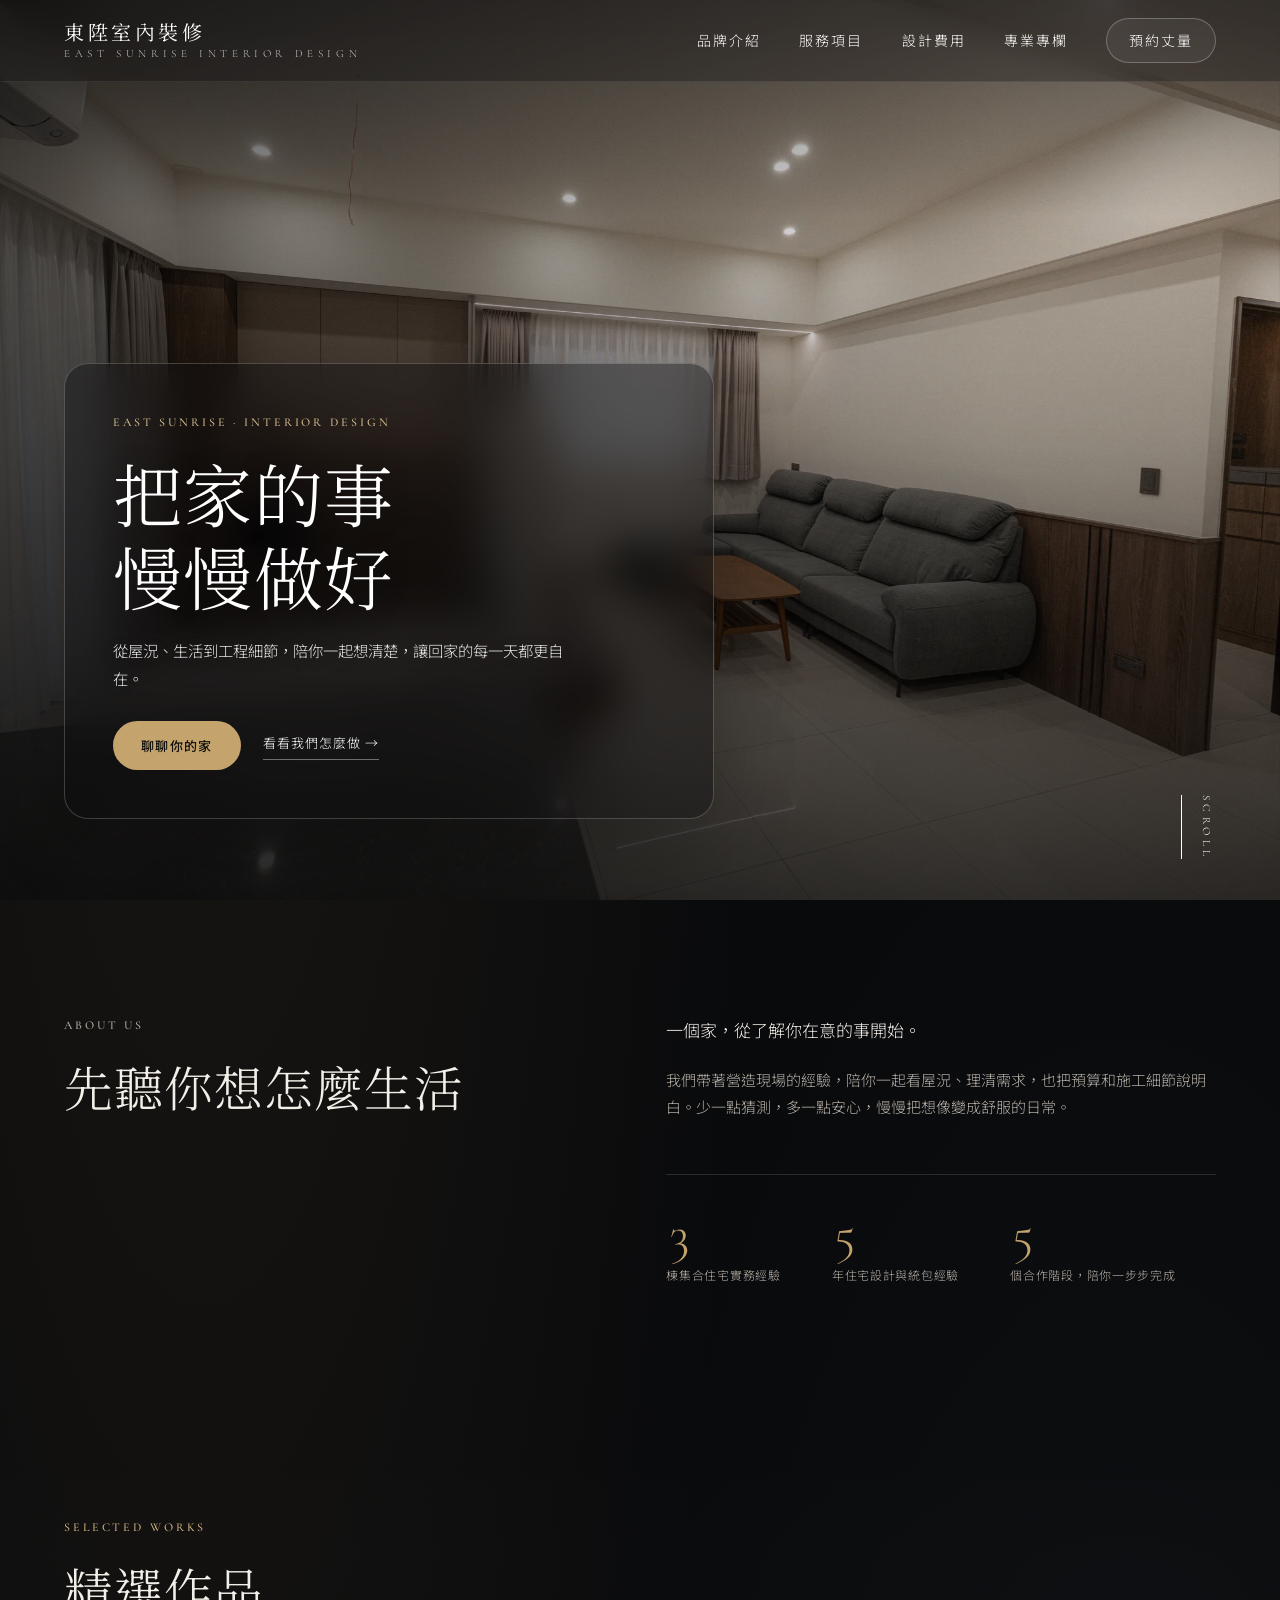
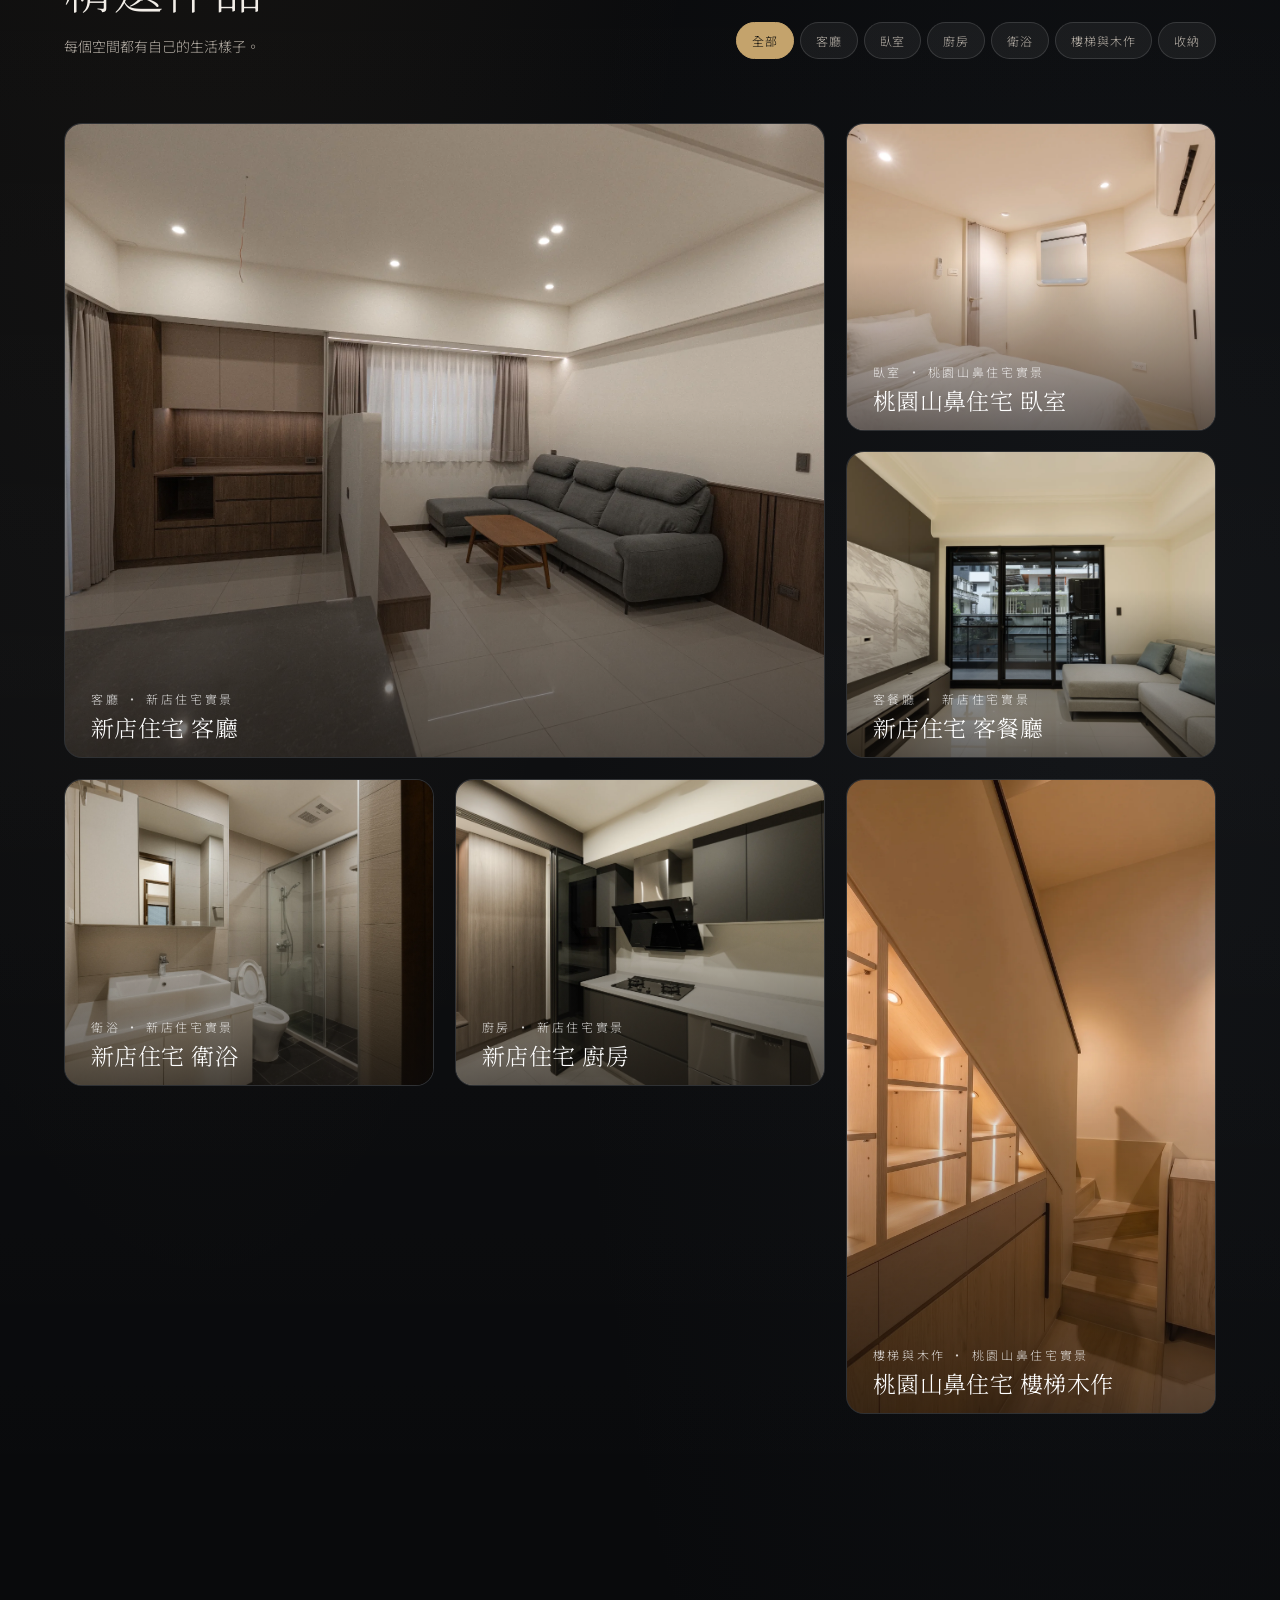
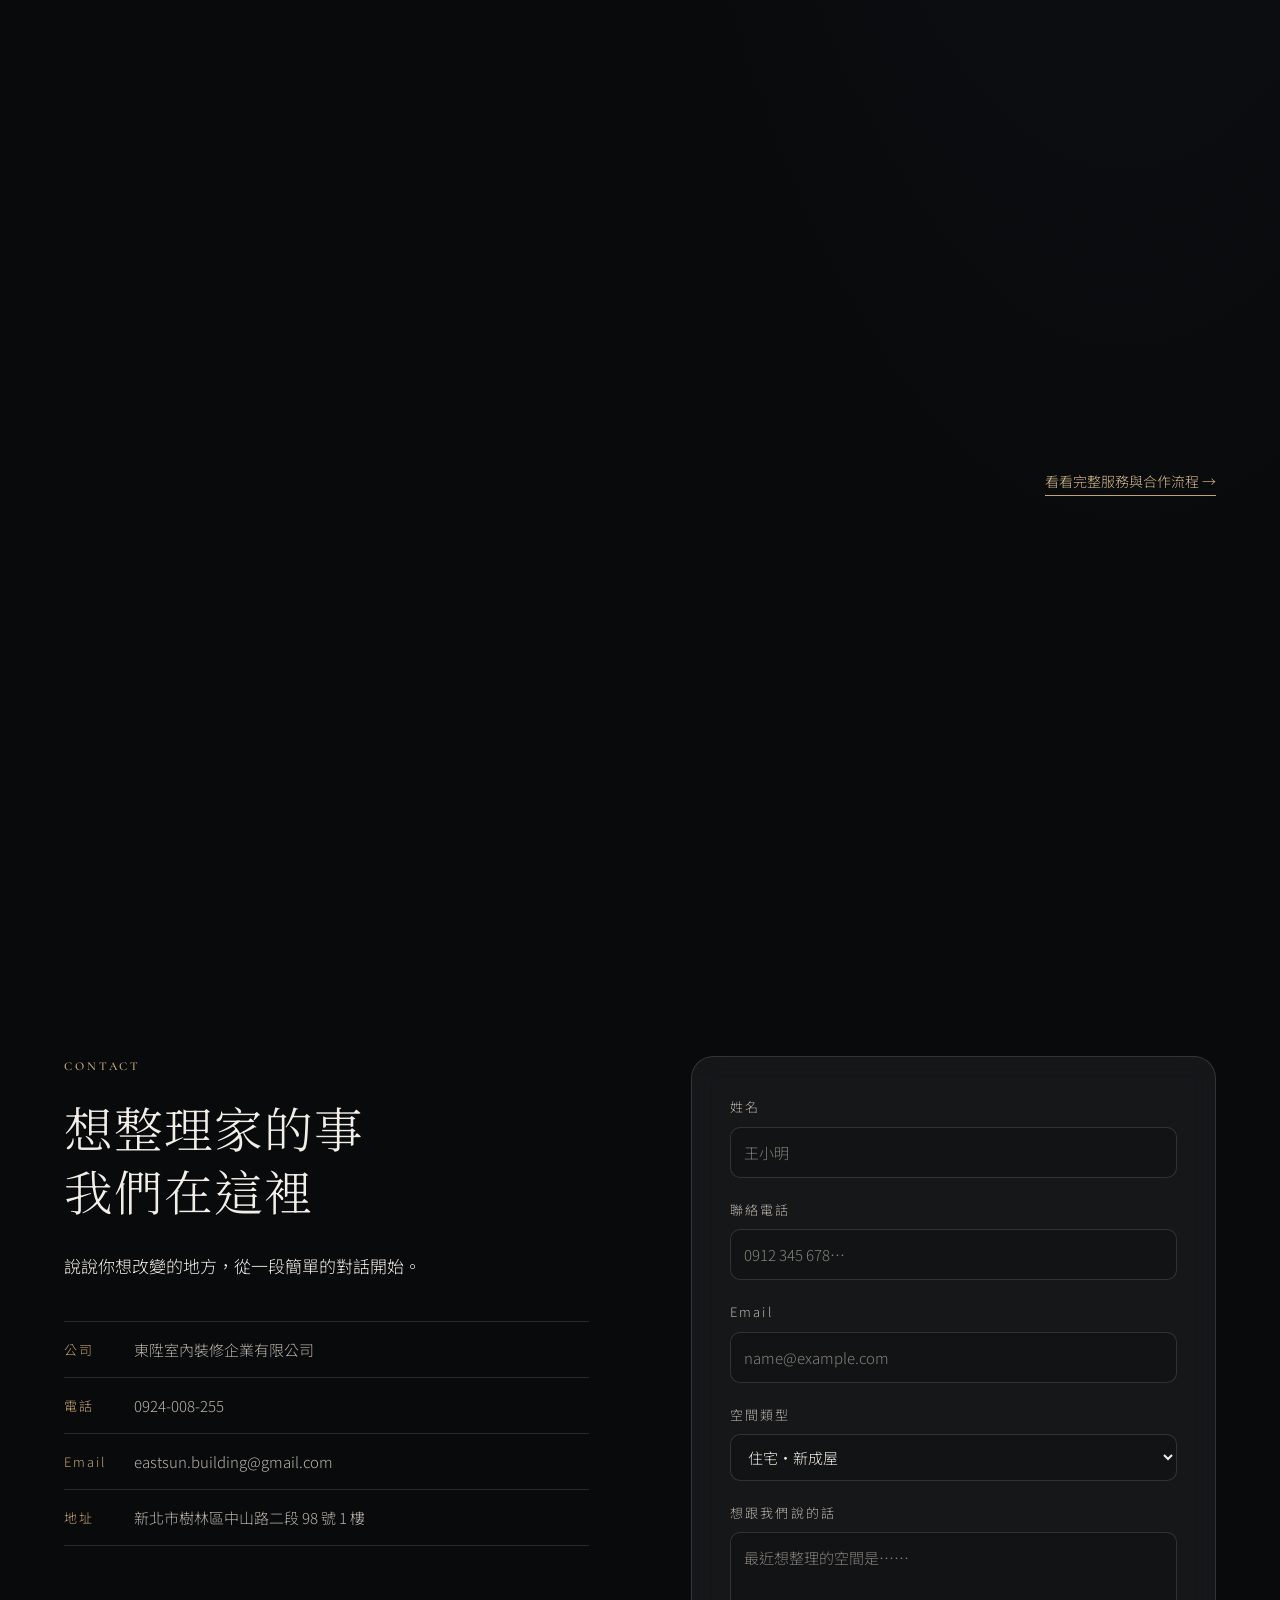
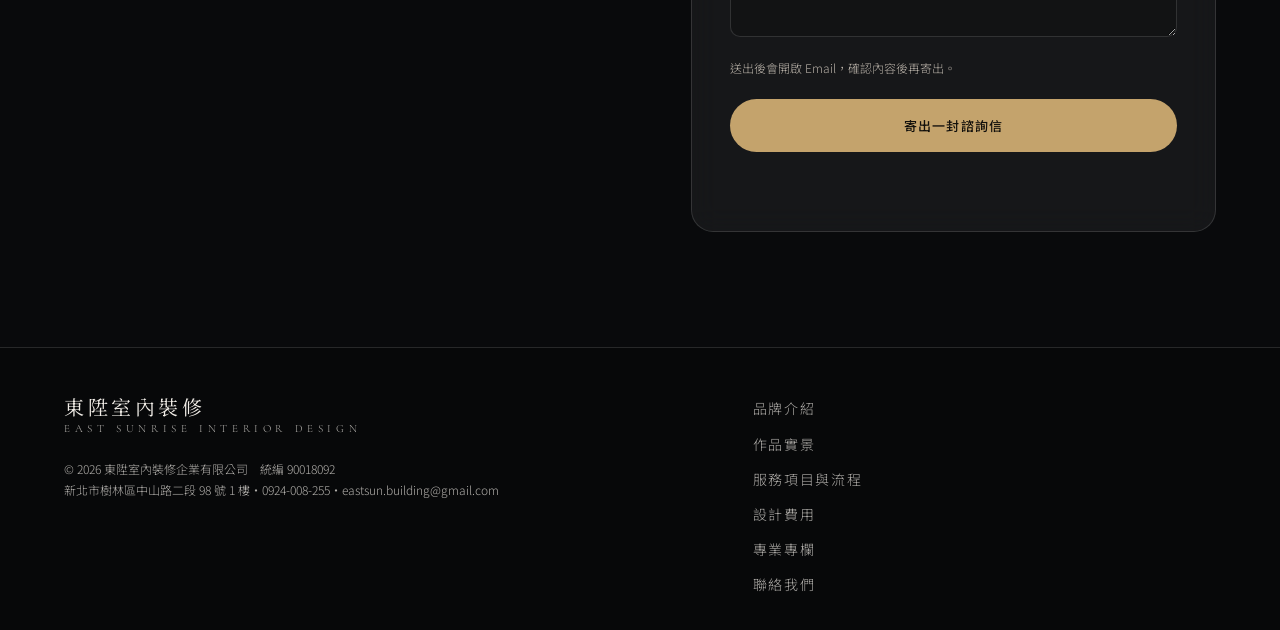
==== index.html @ 4f45280f "Refresh East Sunrise site with dark glass design Co-authored-by: Copilot <223556219+Copilot@users.no" ====
<!DOCTYPE html>
<html lang="zh-Hant">
<head>
<meta charset="utf-8">
<meta name="viewport" content="width=device-width, initial-scale=1">
<title>東陞室內裝修 新北老屋翻修住宅設計統包與營建圖面整合</title>
<meta name="description" content="東陞室內裝修陪你從屋況、生活和工程細節開始，提供新北住宅翻修、新屋規劃與工程圖面協作。把家的事慢慢做好，讓每個決定都有依據。">
<meta name="keywords" content="新北室內設計,樹林室內裝修,老屋翻修預算,老屋翻修一坪多少,毛胚屋裝潢,建築軀體圖檢討,建築施工圖檢討,鄰房修繕">
<meta property="og:title" content="東陞室內裝修企業有限公司">
<meta property="og:description" content="從屋況、生活到工程細節，陪你一起想清楚，把家的事慢慢做好。">
<meta property="og:image" content="https://yamanawamugu.github.io/east-sunrise/images/east-sun-xindian-living.webp">
<meta property="og:image:alt" content="東陞新店住宅客廳實景">
<meta property="og:type" content="website">
<link rel="preconnect" href="https://fonts.googleapis.com">
<link rel="preconnect" href="https://fonts.gstatic.com" crossorigin>
<link href="https://fonts.googleapis.com/css2?family=Cormorant+Garamond:ital,wght@0,300;0,400;0,500;1,300;1,400&family=Noto+Sans+TC:wght@300;400;500&family=Noto+Serif+TC:wght@300;400;500&display=swap" rel="stylesheet">
<script>document.documentElement.classList.add("js")</script>
<link rel="stylesheet" href="styles.css">
<script type="application/ld+json">
{
  "@context": "https://schema.org",
  "@type": "GeneralContractor",
  "name": "東陞室內裝修企業有限公司",
  "alternateName": "East Sunrise Interior Design",
  "telephone": "+886-924-008-255",
  "email": "eastsun.building@gmail.com",
  "address": {
    "@type": "PostalAddress",
    "streetAddress": "中山路二段98號1樓",
    "addressLocality": "樹林區",
    "addressRegion": "新北市",
    "addressCountry": "TW"
  },
  "taxID": "90018092",
  "founder": "王嘉瑋",
  "areaServed": "新北市"
}
</script>
</head>
<body class="home-page">
<a class="skip" href="#top">跳到主要內容</a>

<header class="nav" id="nav">
  <a href="#top" class="brand" aria-label="東陞室內裝修 首頁">
    <span class="brand-zh">東陞室內裝修</span>
    <span class="brand-en">EAST SUNRISE INTERIOR DESIGN</span>
  </a>
  <nav class="menu" id="menu" aria-label="主選單">
    <a href="#about">品牌介紹</a>
    <a href="services.html">服務項目</a>
    <a href="pricing.html">設計費用</a>
    <a href="insights.html">專業專欄</a>
    <a href="#contact" class="menu-cta">預約丈量</a>
  </nav>
  <button class="burger" id="burger" aria-label="開啟選單" aria-expanded="false" aria-controls="menu"><span></span><span></span></button>
</header>

<main id="top" tabindex="-1">

  <!-- HERO -->
  <section class="hero">
    <div class="hero-media">
      <img width="2200" height="1467" src="images/east-sun-xindian-living.webp" alt="新店住宅實景：木質電視牆、淺色沙發與開放式客餐廳" fetchpriority="high">
    </div>
    <div class="hero-shade"></div>
    <div class="hero-content">
      <div class="hero-panel">
        <p class="eyebrow light">EAST SUNRISE · INTERIOR DESIGN</p>
        <h1>把家的事<br>慢慢做好</h1>
        <p class="hero-sub">從屋況、生活到工程細節，陪你一起想清楚，讓回家的每一天都更自在。</p>
        <div class="hero-actions">
          <a href="tel:+886924008255" class="btn btn-light">聊聊你的家</a>
          <a href="services.html" class="link-light">看看我們怎麼做 <span aria-hidden="true">→</span></a>
        </div>
      </div>
    </div>
    <a href="#about" class="scroll-hint" aria-label="向下捲動"><span>SCROLL</span><i></i></a>
  </section>

  <!-- ABOUT -->
  <section class="section about" id="about">
    <div class="wrap about-grid">
      <div class="reveal">
        <p class="eyebrow">ABOUT US</p>
        <h2>先聽你想怎麼生活</h2>
      </div>
      <div class="reveal d1">
        <p class="lead">一個家，從了解你在意的事開始。</p>
        <p>我們帶著營造現場的經驗，陪你一起看屋況、理清需求，也把預算和施工細節說明白。少一點猜測，多一點安心，慢慢把想像變成舒服的日常。</p>
        <ul class="stats">
          <li><b data-count="3">3</b><span>棟集合住宅實務經驗</span></li>
          <li><b data-count="5">5</b><span>年住宅設計與統包經驗</span></li>
          <li><b data-count="5">5</b><span>個合作階段，陪你一步步完成</span></li>
        </ul>
      </div>
    </div>
  </section>

  <!-- PROJECTS -->
  <section class="section projects" id="projects">
    <div class="wrap">
      <div class="section-head reveal">
        <div>
          <p class="eyebrow">SELECTED WORKS</p>
          <h2>精選作品</h2>
          <p class="head-note" style="margin-top:14px">每個空間都有自己的生活樣子。</p>
        </div>
        <div class="filters" role="group" aria-label="作品分類">
          <button class="active" data-filter="all" aria-pressed="true">全部</button>
          <button data-filter="living" aria-pressed="false">客廳</button>
          <button data-filter="bedroom" aria-pressed="false">臥室</button>
          <button data-filter="kitchen" aria-pressed="false">廚房</button>
          <button data-filter="bath" aria-pressed="false">衛浴</button>
          <button data-filter="arch" aria-pressed="false">樓梯與木作</button>
          <button data-filter="storage" aria-pressed="false">收納</button>
        </div>
      </div>

      <div class="grid" id="grid">
        <article class="card c-lg reveal" data-cat="living" data-id="0" tabindex="0" role="button" aria-haspopup="dialog" aria-label="查看作品：新店住宅・客廳">
          <img width="2200" height="1467" loading="lazy" src="images/east-sun-xindian-living.webp" alt="新店住宅客廳實景，淺木電視牆、沙發與開放式餐廚空間">
          <div class="card-info"><span>客廳 · 新店住宅實景</span><h3>新店住宅 客廳</h3></div>
        </article>
        <article class="card reveal d1" data-cat="bedroom" data-id="1" tabindex="0" role="button" aria-haspopup="dialog" aria-label="查看作品：桃園山鼻住宅・臥室">
          <img width="2200" height="1466" loading="lazy" src="images/east-sun-taoyuan-bedroom.webp" alt="桃園山鼻住宅臥室實景，淺色床組搭配簡潔收納">
          <div class="card-info"><span>臥室 · 桃園山鼻住宅實景</span><h3>桃園山鼻住宅 臥室</h3></div>
        </article>
        <article class="card reveal" data-cat="living" data-id="2" tabindex="0" role="button" aria-haspopup="dialog" aria-label="查看作品：新店住宅・客餐廳">
          <img width="2200" height="1467" loading="lazy" src="images/east-sun-xindian-lounge.webp" alt="新店住宅客餐廳實景，沙發、電視牆與整合式餐廚空間">
          <div class="card-info"><span>客餐廳 · 新店住宅實景</span><h3>新店住宅 客餐廳</h3></div>
        </article>
        <article class="card reveal d1" data-cat="bath" data-id="3" tabindex="0" role="button" aria-haspopup="dialog" aria-label="查看作品：新店住宅・衛浴">
          <img width="2200" height="1467" loading="lazy" src="images/east-sun-xindian-bathroom.webp" alt="新店住宅衛浴實景，淺色檯面、鏡櫃與玻璃淋浴間">
          <div class="card-info"><span>衛浴 · 新店住宅實景</span><h3>新店住宅 衛浴</h3></div>
        </article>
        <article class="card reveal" data-cat="kitchen" data-id="5" tabindex="0" role="button" aria-haspopup="dialog" aria-label="查看作品：新店住宅・廚房">
          <img width="2200" height="1467" loading="lazy" src="images/east-sun-xindian-kitchen.webp" alt="新店住宅廚房實景，深色櫥櫃、白色檯面與嵌入式設備">
          <div class="card-info"><span>廚房 · 新店住宅實景</span><h3>新店住宅 廚房</h3></div>
        </article>
        <article class="card c-tall reveal" data-cat="arch" data-id="4" tabindex="0" role="button" aria-haspopup="dialog" aria-label="查看作品：桃園山鼻住宅・樓梯木作">
          <img width="1466" height="2200" loading="lazy" src="images/east-sun-taoyuan-stairs.webp" alt="桃園山鼻住宅樓梯實景，木質踏階搭配立面格柵與收納">
          <div class="card-info"><span>樓梯與木作 · 桃園山鼻住宅實景</span><h3>桃園山鼻住宅 樓梯木作</h3></div>
        </article>
        <article class="card reveal d1" data-cat="storage" data-id="6" tabindex="0" role="button" aria-haspopup="dialog" aria-label="查看作品：新店住宅・書桌收納">
          <img width="2200" height="1467" loading="lazy" src="images/east-sun-xindian-study.webp" alt="新店住宅書桌收納實景，木作檯面、層架與窗邊採光">
          <div class="card-info"><span>書桌收納 · 新店住宅實景</span><h3>新店住宅 書桌收納</h3></div>
        </article>
      </div>
    </div>
  </section>

  <!-- SERVICES -->
  <section class="section services" id="services">
    <div class="wrap">
      <div class="section-head reveal">
        <div>
          <p class="eyebrow">WHAT WE DO</p>
          <h2>從家的需要到工程細節</h2>
        </div>
        <p class="head-note">把生活想法和施工條件，一起放進規劃裡。</p>
      </div>
      <div class="service-tracks">
        <article class="service-track reveal">
          <p class="eyebrow">給家的服務</p>
          <h3>從老屋整理到新家規劃</h3>
          <p>先聽生活需求，再一起確認屋況、格局與工程，讓每個決定都有清楚依據。</p>
        </article>
        <article class="service-track reveal d1">
          <p class="eyebrow">給工程夥伴</p>
          <h3>把圖面與現場接在一起</h3>
          <p>協助整理施工圖面、材料與工種介面，讓溝通從清楚的問題開始。</p>
        </article>
      </div>
      <p class="pricing-cta"><a href="services.html" class="text-link">看看完整服務與合作流程 <span aria-hidden="true">→</span></a></p>
    </div>
  </section>

  <section class="section home-links">
    <div class="wrap insight-grid">
      <article class="insight-card reveal">
        <p class="eyebrow">CLEAR PRICING</p>
        <h3>費用說明</h3>
        <p>設計費參考與工程付款方式，簡單說清楚。</p>
        <a href="pricing.html" class="text-link">了解費用 <span aria-hidden="true">→</span></a>
      </article>
      <article class="insight-card reveal d1">
        <p class="eyebrow">BUILDING KNOW-HOW</p>
        <h3>工程小筆記</h3>
        <p>把翻修與施工前值得知道的事，整理給你。</p>
        <a href="insights.html" class="text-link">讀一點實用建議 <span aria-hidden="true">→</span></a>
      </article>
    </div>
  </section>

  <!-- CONTACT -->
  <section class="section contact" id="contact">
    <div class="wrap contact-grid">
      <div class="reveal">
        <p class="eyebrow">CONTACT</p>
        <h2>想整理家的事<br>我們在這裡</h2>
        <p class="lead">說說你想改變的地方，從一段簡單的對話開始。</p>
        <ul class="info">
          <li><span>公司</span>東陞室內裝修企業有限公司</li>
          <li><span>電話</span><a href="tel:+886924008255">0924-008-255</a></li>
          <li><span>Email</span><a href="mailto:eastsun.building@gmail.com">eastsun.building@gmail.com</a></li>
          <li><span>地址</span><a href="https://www.google.com/maps/search/?api=1&query=%E6%96%B0%E5%8C%97%E5%B8%82%E6%A8%B9%E6%9E%97%E5%8D%80%E4%B8%AD%E5%B1%B1%E8%B7%AF%E4%BA%8C%E6%AE%B598%E8%99%9F1%E6%A8%93" target="_blank" rel="noopener">新北市樹林區中山路二段 98 號 1 樓</a></li>
        </ul>
      </div>
      <form class="form reveal d1" id="form" novalidate>
        <label><span>姓名</span><input name="name" required autocomplete="name" placeholder="王小明" aria-describedby="e-name"><small class="err-msg" id="e-name"></small></label>
        <label><span>聯絡電話</span><input name="phone" type="tel" inputmode="tel" autocomplete="tel" placeholder="0912 345 678…" aria-describedby="e-contact"></label>
        <label><span>Email</span><input name="email" type="email" autocomplete="email" spellcheck="false" placeholder="name@example.com" aria-describedby="e-contact"><small class="err-msg" id="e-contact"></small></label>
        <label><span>空間類型</span>
          <select name="type">
            <option>住宅・新成屋</option><option>住宅・毛胚屋</option><option>住宅・老屋翻新</option><option>商業空間</option><option>鄰房修繕</option><option>營建圖面／工程合作</option><option>其他</option>
          </select>
        </label>
        <label><span>想跟我們說的話</span><textarea name="msg" rows="3" placeholder="最近想整理的空間是……"></textarea></label>
        <p class="form-hint">送出後會開啟 Email，確認內容後再寄出。</p>
        <button type="submit" class="btn btn-dark">寄出一封諮詢信</button>
        <p class="form-note" id="formNote" role="status" aria-live="polite"></p>
      </form>
    </div>
  </section>
</main>

<footer class="footer">
  <div class="wrap foot-grid">
    <div>
      <div class="brand"><span class="brand-zh">東陞室內裝修</span><span class="brand-en">EAST SUNRISE INTERIOR DESIGN</span></div>
      <p>© 2026 東陞室內裝修企業有限公司　統編 90018092<br>新北市樹林區中山路二段 98 號 1 樓・0924-008-255・eastsun.building@gmail.com</p>
    </div>
    <nav aria-label="頁尾選單">
      <a href="#about">品牌介紹</a><a href="#projects">作品實景</a><a href="services.html">服務項目與流程</a><a href="pricing.html">設計費用</a><a href="insights.html">專業專欄</a><a href="#contact">聯絡我們</a>
    </nav>
  </div>
</footer>

<!-- PROJECT DIALOG -->
<dialog id="dlg" class="dlg" aria-labelledby="dlgTitle">
  <button class="dlg-close" id="dlgClose" aria-label="關閉">✕</button>
  <img id="dlgImg" width="1800" height="1200" alt="">
  <div class="dlg-body">
    <p class="eyebrow" id="dlgMeta"></p>
    <h3 id="dlgTitle"></h3>
    <p id="dlgDesc"></p>
    <dl class="dlg-spec" id="dlgSpec"></dl>
  </div>
</dialog>

<script src="script.js"></script>
</body>
</html>
---- styles.css ----
:root{
  --bg:#090a0c; --bg-2:#101216; --ink:#f2eee8; --ink-2:#b8b1a8; --line:rgba(255,255,255,.13);
  --brass:#c4a36c; --brass-text:#d3b784; --dark:#050607; --on-dark:#f2eee8;
  --glass:rgba(255,255,255,.055); --glass-hover:rgba(255,255,255,.09);
  --serif:'Cormorant Garamond','Noto Serif TC',serif;
  --serif-zh:'Noto Serif TC','Cormorant Garamond',serif;
  --sans:'Noto Sans TC',system-ui,sans-serif;
  --ease:cubic-bezier(.2,.7,.2,1);
  --gutter:clamp(20px,5vw,72px);
}
*{box-sizing:border-box;margin:0;padding:0}
html{scroll-behavior:smooth;scroll-padding-top:70px}
body{background:radial-gradient(ellipse at 16% 0%,rgba(156,122,72,.12),transparent 38%),radial-gradient(ellipse at 88% 42%,rgba(81,96,113,.08),transparent 36%),var(--bg);color:var(--ink);font-family:var(--sans);font-size:15px;font-weight:300;line-height:1.8;-webkit-font-smoothing:antialiased;overflow-x:hidden}
img{display:block;max-width:100%}
a{color:inherit;text-decoration:none}
ul,ol{list-style:none}
button{font:inherit;color:inherit;background:none;border:0;cursor:pointer}
a,button{touch-action:manipulation}
.skip{position:fixed;left:16px;top:-60px;z-index:100;background:var(--brass);color:var(--dark);padding:10px 18px;transition:top .3s}
.skip:focus{top:12px}
:focus-visible{outline:2px solid var(--brass);outline-offset:3px}
.wrap{max-width:1360px;margin:0 auto;padding:0 var(--gutter)}
.section{padding:clamp(64px,9vw,124px) 0}
em{font-style:italic;color:var(--brass);font-family:var(--serif)}

h1,h2,h3{text-wrap:balance;font-family:var(--serif-zh);font-weight:300;line-height:1.3;letter-spacing:.02em}
h2{font-size:clamp(28px,3.8vw,52px)}
.eyebrow{font-family:var(--serif);font-size:12px;letter-spacing:.24em;color:var(--brass-text);margin-bottom:18px;font-weight:500}
.eyebrow.light{color:#d6bf93}
.lead{font-size:clamp(15px,1.35vw,17px);color:var(--ink);margin-bottom:20px}
.inner-page{padding-top:78px}
.inner-page .nav{color:var(--ink)}
.page-hero{background:linear-gradient(135deg,rgba(255,255,255,.035),transparent 65%);border-bottom:1px solid var(--line);padding:clamp(62px,8vw,104px) 0 clamp(42px,6vw,72px)}
.page-hero h1{font-size:clamp(34px,5.2vw,66px);margin-bottom:24px}
.page-hero .lead{max-width:760px;color:var(--ink-2);margin-bottom:30px}
.breadcrumbs{font-size:12px;color:var(--ink-2);letter-spacing:.08em}
.breadcrumbs a:hover{color:var(--brass)}

/* NAV */
.nav{position:fixed;inset:0 0 auto 0;z-index:50;display:flex;justify-content:space-between;align-items:center;padding:18px var(--gutter);color:#fff;background:rgba(8,9,11,.28);backdrop-filter:blur(14px);border-bottom:1px solid rgba(255,255,255,.08);transition:background .45s,color .45s,box-shadow .45s}
.nav.solid{background:rgba(8,9,11,.82);backdrop-filter:blur(20px);color:var(--ink);box-shadow:0 1px 0 var(--line)}
.brand{display:flex;flex-direction:column;line-height:1.1}
.brand-zh{font-family:var(--serif-zh);font-size:20px;letter-spacing:.18em;font-weight:400}
.brand-en{font-family:var(--serif);font-size:11px;letter-spacing:.42em;opacity:.75;margin-top:5px}
.menu{display:flex;gap:clamp(18px,3vw,44px);align-items:center;font-size:14px;letter-spacing:.14em}
.menu a{position:relative;padding:4px 0}
.menu a:not(.menu-cta)::after{content:"";position:absolute;left:0;bottom:0;width:100%;height:1px;background:currentColor;transform:scaleX(0);transform-origin:right;transition:transform .5s var(--ease)}
.menu a:not(.menu-cta):hover::after{transform:scaleX(1);transform-origin:left}
.menu a[aria-current=page]::after{transform:scaleX(1)}
.menu-cta{border:1px solid rgba(255,255,255,.25);border-radius:999px;padding:9px 22px!important;background:var(--glass);transition:background .3s,color .3s,border-color .3s}
.menu-cta:hover{background:var(--brass);border-color:var(--brass);color:var(--dark)}
.burger{display:none;width:44px;height:44px;position:relative}
.burger span{position:absolute;left:10px;right:10px;height:1px;background:currentColor;transition:transform .4s var(--ease),top .4s var(--ease)}
.burger span:first-child{top:19px}.burger span:last-child{top:25px}
.burger[aria-expanded=true] span:first-child{top:22px;transform:rotate(45deg)}
.burger[aria-expanded=true] span:last-child{top:22px;transform:rotate(-45deg)}

/* HERO */
.hero{position:relative;height:100svh;min-height:620px;color:#fff;display:flex;align-items:flex-end;overflow:hidden}
.hero-media,.hero-media img{position:absolute;inset:0;width:100%;height:100%}
.hero-media img{object-fit:cover;animation:zoom 22s var(--ease) both}
@keyframes zoom{from{transform:scale(1.12)}to{transform:scale(1)}}
.hero-shade{position:absolute;inset:0;background:linear-gradient(180deg,rgba(5,6,7,.52) 0%,rgba(5,6,7,.08) 24%,rgba(5,6,7,.2) 48%,rgba(5,6,7,.76) 100%),linear-gradient(90deg,rgba(5,6,7,.55) 0%,rgba(5,6,7,0) 78%)}
.hero h1,.hero-sub{text-shadow:0 2px 24px rgba(0,0,0,.35)}
.hero-content{position:relative;padding:0 var(--gutter) clamp(56px,9vh,96px);max-width:1360px;margin:0 auto;width:100%}
.hero-panel{width:min(650px,100%);padding:clamp(26px,4vw,48px);border:1px solid rgba(255,255,255,.2);border-radius:24px;background:rgba(10,11,13,.4);backdrop-filter:blur(18px);-webkit-backdrop-filter:blur(18px);box-shadow:0 24px 80px rgba(0,0,0,.24)}
.hero h1{font-size:clamp(36px,5.4vw,76px);font-weight:300;line-height:1.2;margin-bottom:20px}
.hero h1 em{color:#e3cb9d}
.hero-sub{max-width:460px;font-size:clamp(14px,1.2vw,16px);opacity:.9;margin-bottom:28px}
.hero-actions{display:flex;gap:22px;align-items:center;flex-wrap:wrap}
.hero-content>*{opacity:0;transform:translateY(20px);animation:rise 1s var(--ease) .2s forwards}
@keyframes rise{to{opacity:1;transform:none}}
.scroll-hint{position:absolute;right:var(--gutter);bottom:40px;display:flex;flex-direction:column;align-items:center;gap:14px;font-family:var(--serif);font-size:11px;letter-spacing:.4em;writing-mode:vertical-rl}
.scroll-hint i{width:1px;height:64px;background:rgba(255,255,255,.35);position:relative;overflow:hidden}
.scroll-hint i::after{content:"";position:absolute;inset:0;background:#fff;animation:drip 2.2s var(--ease) infinite}
@keyframes drip{0%{transform:translateY(-100%)}60%,100%{transform:translateY(100%)}}

/* BUTTONS */
.btn{display:inline-block;padding:13px 28px;border-radius:999px;font-size:13px;letter-spacing:.1em;transition:background .35s,color .35s,transform .35s var(--ease),box-shadow .35s}
.btn:hover{transform:translateY(-2px);box-shadow:0 8px 28px rgba(0,0,0,.24)}
.btn-light,.btn-dark{background:var(--brass);color:#12100c;font-weight:500}
.btn-light:hover,.btn-dark:hover{background:#e1c48e;color:#12100c}
.btn-dark{width:100%;padding:15px}
.link-light{font-size:13px;letter-spacing:.08em;border-bottom:1px solid rgba(255,255,255,.38);padding-bottom:4px;transition:border-color .3s,color .3s}
.link-light:hover{border-color:#fff}

/* ABOUT */
.about-grid{display:grid;grid-template-columns:1fr 1.1fr;gap:clamp(40px,8vw,140px);align-items:start}
.about p{color:var(--ink-2)}
.about .lead{color:var(--ink)}
.stats{display:flex;gap:clamp(24px,4vw,56px);margin-top:54px;padding-top:34px;border-top:1px solid var(--line)}
.stats b{font-variant-numeric:tabular-nums;display:block;font-family:var(--serif);font-weight:300;font-size:clamp(38px,4vw,58px);line-height:1;color:var(--brass)}
.stats span{font-size:12px;letter-spacing:.06em;color:var(--ink-2)}

/* PROJECTS */
.projects{background:linear-gradient(180deg,transparent,rgba(255,255,255,.025),transparent)}
.section-head{display:flex;justify-content:space-between;align-items:flex-end;gap:30px;flex-wrap:wrap;margin-bottom:clamp(36px,5vw,64px)}
.head-note{color:var(--ink-2);max-width:320px;font-size:14px}
.filters{display:flex;gap:6px;flex-wrap:wrap}
.filters button{padding:7px 15px;border-radius:999px;font-size:12px;letter-spacing:.08em;color:var(--ink-2);border:1px solid var(--line);background:var(--glass);transition:color .3s,border-color .3s,background .3s}
.filters button:hover{color:var(--ink);background:var(--glass-hover)}
.filters button.active{color:var(--dark);border-color:var(--brass);background:var(--brass)}
.grid{display:grid;grid-template-columns:repeat(12,1fr);grid-auto-rows:clamp(190px,24vw,340px);gap:clamp(12px,1.6vw,22px)}
.card{position:relative;overflow:hidden;cursor:pointer;grid-column:span 4;background:var(--bg-2);border:1px solid var(--line);border-radius:18px;transition:opacity .5s,transform .5s var(--ease),border-color .4s}
.c-lg{grid-column:span 8;grid-row:span 2}
.c-tall{grid-column:span 4;grid-row:span 2}
.c-wide{grid-column:span 8}
.card.hide{display:none}
.grid.filtered .card{grid-column:span 4;grid-row:span 1}
.card img{width:100%;height:100%;object-fit:cover;transition:transform 1.4s var(--ease),filter .6s}
.card::after{content:"";position:absolute;inset:0;background:linear-gradient(180deg,transparent 45%,rgba(15,13,11,.72));opacity:.85;transition:opacity .5s}
.card:hover img,.card:focus-visible img{transform:scale(1.06)}
.card:focus-visible{outline-offset:-4px;outline-color:#fff}
.card-info{position:absolute;left:0;right:0;bottom:0;padding:22px 26px;z-index:2;color:#fff;transform:translateY(8px);transition:transform .6s var(--ease)}
.card:hover .card-info{transform:none}
.card:hover{border-color:rgba(211,183,132,.48)}
.card-info span{font-size:12px;letter-spacing:.22em;opacity:.8}
.card-info h3{font-size:clamp(18px,1.8vw,24px);margin-top:2px}

/* PHILOSOPHY */
.phil-grid{display:grid;grid-template-columns:1fr 1fr;gap:clamp(40px,8vw,130px);align-items:center}
.phil-img{overflow:hidden;aspect-ratio:4/5}
.phil-img img{width:100%;height:100%;object-fit:cover}
.phil-text h2{margin-bottom:46px}
.phil-text dl>div{padding:24px 0;border-top:1px solid var(--line)}
.phil-text dl>div:last-child{border-bottom:1px solid var(--line)}
.phil-text dt{font-family:var(--serif-zh);font-size:18px;letter-spacing:.06em;margin-bottom:6px}
.phil-text dd{color:var(--ink-2)}

/* SERVICES */
.services{background:transparent}
.service-tracks{display:grid;grid-template-columns:1fr 1fr;gap:clamp(16px,2vw,26px)}
.service-track{padding:clamp(22px,3vw,38px);border:1px solid var(--line);border-radius:20px;background:var(--glass);backdrop-filter:blur(14px);-webkit-backdrop-filter:blur(14px);box-shadow:0 18px 55px rgba(0,0,0,.12)}
.service-track .eyebrow{display:flex;justify-content:space-between;align-items:center;margin-bottom:18px}
.service-track .eyebrow span{font-family:var(--sans);font-size:12px;letter-spacing:.12em;border:1px solid var(--line);border-radius:99px;padding:3px 10px}
.service-track h3{font-size:clamp(20px,2.2vw,28px);margin-bottom:24px}
.service-track ul{border-top:1px solid var(--line)}
.service-track li{padding:18px 0;border-bottom:1px solid var(--line)}
.service-track li strong{display:block;font-family:var(--serif-zh);font-size:16px;font-weight:400;margin-bottom:4px}
.service-track li span{display:block;color:var(--ink-2);font-size:13px}
.service-track>p:not(.eyebrow){color:var(--ink-2)}

/* PRICING */
.pricing{background:transparent}
.pricing-grid{display:grid;grid-template-columns:1.35fr .8fr;gap:clamp(24px,4vw,56px);align-items:start}
.price-panel,.payment-panel{padding:clamp(22px,3.5vw,40px);background:var(--glass);border:1px solid var(--line);border-radius:20px;backdrop-filter:blur(14px);-webkit-backdrop-filter:blur(14px)}
.price-panel,.payment-panel{min-width:0}
.pricing h3{font-size:24px;margin-bottom:24px}
.table-scroll{overflow-x:auto}
.price-panel table{width:100%;border-collapse:collapse;text-align:left;font-size:14px}
.price-panel th,.price-panel td{padding:15px 12px;border-bottom:1px solid var(--line);vertical-align:top}
.price-panel thead th{font-size:12px;letter-spacing:.1em;color:var(--brass-text);white-space:nowrap}
.price-panel tbody th{font-weight:500;white-space:nowrap}
.price-panel tbody td:nth-child(2){font-weight:500;white-space:nowrap}
.pricing-note{font-size:13px;color:var(--ink-2);margin-top:20px}
.payment-list li{position:relative;display:grid;grid-template-columns:1fr auto;gap:4px 16px;padding:18px 0;border-top:1px solid var(--line)}
.payment-list li:last-child{border-bottom:1px solid var(--line)}
.payment-list li span{font-size:14px;color:var(--ink-2)}
.payment-list li b{font-family:var(--serif);font-size:30px;font-weight:400;color:var(--brass-text);line-height:1}
.payment-list li p{grid-column:1/-1;font-size:14px}
.pricing-cta{text-align:right;margin-top:24px}
.text-link{border-bottom:1px solid var(--brass);padding-bottom:4px;color:var(--brass-text);font-size:14px}
.home-links{padding-top:0}
.pricing-single{max-width:100%;padding:clamp(24px,5vw,64px)}
.payment-section{background:var(--bg)}
.pricing-aside{padding:clamp(22px,3.5vw,40px);border:1px solid var(--line);border-radius:20px;background:var(--glass);backdrop-filter:blur(14px);-webkit-backdrop-filter:blur(14px)}
.pricing-aside h3{font-size:clamp(20px,2.2vw,27px);margin-bottom:20px}
.pricing-aside ul{list-style:disc;padding-left:20px;color:var(--ink-2)}
.pricing-aside li{padding:8px 0}
.pricing-aside>p:last-child{font-size:13px;color:var(--ink-2);margin-top:20px}
.pricing-faq{background:transparent}
.faq-wrap{max-width:920px}
.faq-list details{border-top:1px solid var(--line);padding:18px 0}
.faq-list details:last-child{border-bottom:1px solid var(--line)}
.faq-list summary{cursor:pointer;font-family:var(--serif-zh);font-size:16px}
.faq-list details p{padding-top:12px;color:var(--ink-2)}

/* EDITORIAL */
.article-section,.article-alt{background:transparent}
.article-wrap{max-width:960px;margin:0 auto;padding:clamp(24px,5vw,64px);border:1px solid var(--line);border-radius:24px;background:var(--glass);backdrop-filter:blur(14px);-webkit-backdrop-filter:blur(14px);box-shadow:0 24px 70px rgba(0,0,0,.16)}
.article-header{max-width:790px;margin:0 auto clamp(30px,4vw,48px)}
.article-header h2{font-size:clamp(27px,3.8vw,46px);margin-bottom:24px}
.article-lead{font-size:clamp(15px,1.45vw,17px);color:var(--ink-2)}
.article-body h3{font-size:clamp(20px,2.4vw,27px);margin:42px 0 14px}
.article-body p{font-size:14px;color:var(--ink-2);margin:14px 0}
.article-body .text-link{display:inline-block;margin-top:10px}
.article-table{margin:24px 0}
.article-table table{width:100%;min-width:620px;border-collapse:collapse;text-align:left;font-size:14px}
.article-table th,.article-table td{padding:14px 12px;border-bottom:1px solid var(--line);vertical-align:top}
.article-table thead th{font-size:12px;color:var(--brass-text);letter-spacing:.1em}
.article-table tbody th{font-weight:500;white-space:nowrap}
.article-list{list-style:decimal;padding-left:24px;color:var(--ink-2)}
.article-list li{padding:8px 0}
.article-list strong{color:var(--ink);font-weight:500}
.article-body .faq-list{margin-top:20px}
.article-cta{margin-top:clamp(30px,5vw,54px);padding:clamp(20px,3vw,32px);border:1px solid var(--line);border-radius:18px;background:rgba(255,255,255,.035)}
.article-alt .article-cta{background:rgba(255,255,255,.035)}
.article-cta h3{font-size:clamp(20px,2.4vw,27px);margin-bottom:10px}
.article-cta p{color:var(--ink-2);margin-bottom:22px}
.article-cta .btn{width:auto}

/* PAGE CTA */
.contact-cta{background:transparent;color:var(--on-dark);padding:clamp(42px,6vw,76px) 0}
.contact-cta .wrap{padding-top:clamp(26px,4vw,42px);padding-bottom:clamp(26px,4vw,42px);border:1px solid var(--line);border-radius:22px;background:linear-gradient(120deg,rgba(196,163,108,.14),rgba(255,255,255,.035));backdrop-filter:blur(16px);-webkit-backdrop-filter:blur(16px)}
.cta-inner{display:flex;justify-content:space-between;align-items:center;gap:36px}
.cta-inner h2{max-width:720px;font-size:clamp(25px,3.5vw,40px)}
.cta-inner .eyebrow{margin-bottom:14px}
.cta-actions{display:flex;flex-direction:column;align-items:flex-start;gap:22px;flex-shrink:0}
.process-note{color:var(--on-dark);opacity:.72}

/* INSIGHTS */
.insights{background:transparent}
.insight-grid{display:grid;grid-template-columns:1fr 1fr;gap:clamp(20px,3vw,42px)}
.insight-card{padding:clamp(22px,3vw,36px);border:1px solid var(--line);border-radius:20px;background:var(--glass);backdrop-filter:blur(14px);-webkit-backdrop-filter:blur(14px);transition:background .3s,border-color .3s}
.insight-card:hover{background:var(--glass-hover);border-color:rgba(211,183,132,.42)}
.insight-card .eyebrow{margin-bottom:16px}
.insight-card h3{font-size:clamp(19px,2vw,26px);margin-bottom:18px}
.insight-card>p:not(.eyebrow){color:var(--ink-2)}
.insight-card details{margin-top:22px;border-top:1px solid var(--line);padding-top:14px}
.insight-card summary{cursor:pointer;font-size:14px;color:var(--brass-text);letter-spacing:.08em}
.insight-card details ul{list-style:disc;padding:10px 0 0 20px;color:var(--ink-2);font-size:14px}
.insight-card details li{padding:4px 0}
.insight-card .keyword-note{margin-top:18px;font-size:12px;letter-spacing:.04em}

/* PROCESS */
.process{background:transparent;color:var(--on-dark)}
.process .wrap{padding-top:clamp(26px,4vw,48px);padding-bottom:clamp(34px,5vw,58px);border:1px solid var(--line);border-radius:24px;background:linear-gradient(145deg,rgba(255,255,255,.055),rgba(255,255,255,.018));backdrop-filter:blur(14px);-webkit-backdrop-filter:blur(14px)}
.steps{display:grid;grid-template-columns:repeat(3,1fr);gap:clamp(20px,3vw,48px);counter-reset:s}
.steps li{padding-top:22px;border-top:1px solid rgba(239,233,222,.2);position:relative}
.steps li::before{content:"";position:absolute;top:-1px;left:0;width:100%;height:1px;background:var(--brass);transform:scaleX(0);transform-origin:left;transition:transform 1.2s var(--ease) .3s}
.steps li.in::before{transform:scaleX(1)}
.steps b{font-family:var(--serif);font-weight:300;font-size:36px;color:var(--brass);display:block;line-height:1;margin-bottom:16px}
.steps h3{font-size:20px;margin-bottom:12px}
.steps p{font-size:14px;opacity:.7}

/* QUOTE */
.quote{background:transparent;text-align:center}
blockquote{font-family:var(--serif-zh);font-weight:300;font-size:clamp(22px,3vw,40px);line-height:1.7;max-width:900px;margin:0 auto}
blockquote cite{display:block;margin-top:34px;font-family:var(--sans);font-style:normal;font-size:14px;letter-spacing:.2em;color:var(--ink-2)}

/* CONTACT */
.contact-grid{display:grid;grid-template-columns:1fr 1fr;gap:clamp(40px,8vw,130px)}
.contact h2{margin-bottom:28px}
.info{margin-top:40px}
.info li{display:flex;gap:26px;padding:14px 0;border-top:1px solid var(--line);color:var(--ink-2)}
.info li>a{overflow-wrap:anywhere}
.info li:last-child{border-bottom:1px solid var(--line)}
.info span{width:44px;color:var(--brass);letter-spacing:.15em;font-size:13px;padding-top:2px}
.form{display:flex;flex-direction:column;gap:20px;padding:clamp(22px,3vw,38px);border:1px solid var(--line);border-radius:22px;background:var(--glass);backdrop-filter:blur(14px);-webkit-backdrop-filter:blur(14px)}
.form label{display:flex;flex-direction:column;gap:8px;flex:1}
.form label span{font-size:13px;letter-spacing:.16em;color:var(--ink-2)}
.form input,.form select,.form textarea{font:inherit;color:var(--ink);background:rgba(0,0,0,.15);border:1px solid var(--line);padding:11px 13px;border-radius:10px;transition:border-color .3s,background .3s;resize:vertical}
.form input::placeholder,.form textarea::placeholder{color:#85817b}
.form select option{background:#111316;color:var(--ink)}
.form input:focus-visible,.form select:focus-visible,.form textarea:focus-visible{outline:2px solid var(--brass);outline-offset:4px;border-color:var(--brass)}
.form [aria-invalid=true]{border-color:#e17d6c}
.err-msg{font-size:13px;color:#f09a87}
.err-msg:empty{display:none}
.form-hint{font-size:12px;color:var(--ink-2);text-align:left}
.row{display:flex;gap:24px}
.form-note{min-height:1.6em;font-size:13px;color:var(--brass-text);text-align:left}

/* FOOTER */
.footer{background:rgba(0,0,0,.24);color:var(--on-dark);padding:48px 0 32px;border-top:1px solid var(--line)}
.foot-grid{display:grid;grid-template-columns:1.4fr 1fr;gap:40px;font-size:14px}
.foot-grid p{opacity:.72;margin-top:22px;font-size:12px}
.foot-grid nav{display:flex;flex-direction:column;gap:10px;letter-spacing:.12em}
.foot-grid nav a{opacity:.7;transition:opacity .3s,color .3s}
.foot-grid nav a:hover{opacity:1;color:#d6bf93}

/* DIALOG */
.dlg{border:1px solid var(--line);border-radius:22px;padding:0;background:#111316;color:var(--ink);width:min(1100px,94vw);max-height:92vh;margin:auto;overflow:auto;overscroll-behavior:contain;opacity:0;transform:translateY(24px) scale(.98);transition:opacity .5s var(--ease),transform .5s var(--ease),overlay .5s allow-discrete,display .5s allow-discrete}
.dlg[open]{opacity:1;transform:none}
@starting-style{.dlg[open]{opacity:0;transform:translateY(24px) scale(.98)}}
.dlg::backdrop{background:rgba(0,0,0,.78);backdrop-filter:blur(8px)}
.dlg img{width:100%;max-height:62vh;object-fit:cover}
.dlg-body{padding:clamp(24px,4vw,52px)}
.dlg-body h3{font-size:clamp(26px,3.4vw,42px);margin-bottom:14px}
.dlg-body>p:not(.eyebrow){color:var(--ink-2);max-width:680px}
.dlg-spec{display:flex;flex-wrap:wrap;gap:12px 48px;margin-top:30px;padding-top:24px;border-top:1px solid var(--line)}
.dlg-spec dt{font-size:12px;letter-spacing:.2em;color:var(--brass-text)}
.dlg-spec dd{font-size:16px}
.dlg-close{position:absolute;top:14px;right:14px;z-index:5;width:44px;height:44px;background:rgba(12,13,15,.78);color:var(--ink);border:1px solid var(--line);backdrop-filter:blur(12px);border-radius:50%;font-size:16px;transition:background .3s,color .3s}
.dlg-close:hover{background:var(--brass);color:var(--dark)}

/* REVEAL */
.js .reveal{opacity:0;transform:translateY(34px);transition:opacity 1.1s var(--ease),transform 1.1s var(--ease)}
.js .reveal.in{opacity:1;transform:none}
.d1{transition-delay:.12s}.d2{transition-delay:.24s}.d3{transition-delay:.36s}

/* RESPONSIVE */
@media(max-width:960px){
  .about-grid,.phil-grid,.contact-grid{grid-template-columns:1fr}
  .steps{grid-template-columns:repeat(2,1fr);row-gap:44px}
  .pricing-grid{grid-template-columns:1fr}
  .grid{grid-template-columns:repeat(2,1fr);grid-auto-rows:clamp(180px,38vw,300px)}
  .grid{grid-auto-flow:dense}
  .card,.c-tall{grid-column:span 1;grid-row:span 1}
  .c-lg,.c-wide{grid-column:span 2;grid-row:span 1}
  .grid.filtered .card{grid-column:span 1;grid-row:span 1}
  .phil-img{aspect-ratio:4/3}
  .foot-grid{grid-template-columns:1fr}
}
@media(max-width:760px){
  .burger{display:block}
  .grid{grid-template-columns:1fr}
  .card,.c-tall,.c-lg,.c-wide,.grid.filtered .card{grid-column:span 1}
  .menu{position:fixed;inset:0;background:rgba(7,8,10,.92);backdrop-filter:blur(24px);color:var(--on-dark);flex-direction:column;justify-content:center;gap:24px;font-size:18px;letter-spacing:.14em;opacity:0;visibility:hidden;transition:opacity .5s var(--ease),visibility .5s}
  .menu.open{opacity:1;visibility:visible}
  .nav.open{color:var(--on-dark);background:transparent;box-shadow:none;backdrop-filter:none;border-color:transparent}
  .burger{z-index:60}.brand{position:relative;z-index:60}
  .scroll-hint{display:none}
  .stats{flex-wrap:wrap}
  .row{flex-direction:column;gap:28px}
  .service-tracks,.insight-grid{grid-template-columns:1fr}
  .cta-inner{align-items:flex-start;flex-direction:column}
}
@media(max-width:480px){
  .hero{min-height:600px}
  .hero-content{padding-bottom:42px}
  .hero-panel{padding:24px 20px;border-radius:18px}
  .hero-actions{gap:18px}
  .steps{grid-template-columns:1fr}
  .price-panel{padding:18px}
  .price-panel table{min-width:540px}
  .pricing-single{padding:18px}
  .article-wrap{padding:24px 18px}
  .process .wrap{padding:24px 18px}
  .contact-cta .wrap{padding-left:20px;padding-right:20px}
}
@media(prefers-reduced-motion:reduce){
  *,*::before,*::after{animation:none!important;transition-duration:.01ms!important}
  html{scroll-behavior:auto}
  .js .reveal,.hero-content>*{opacity:1;transform:none}
}
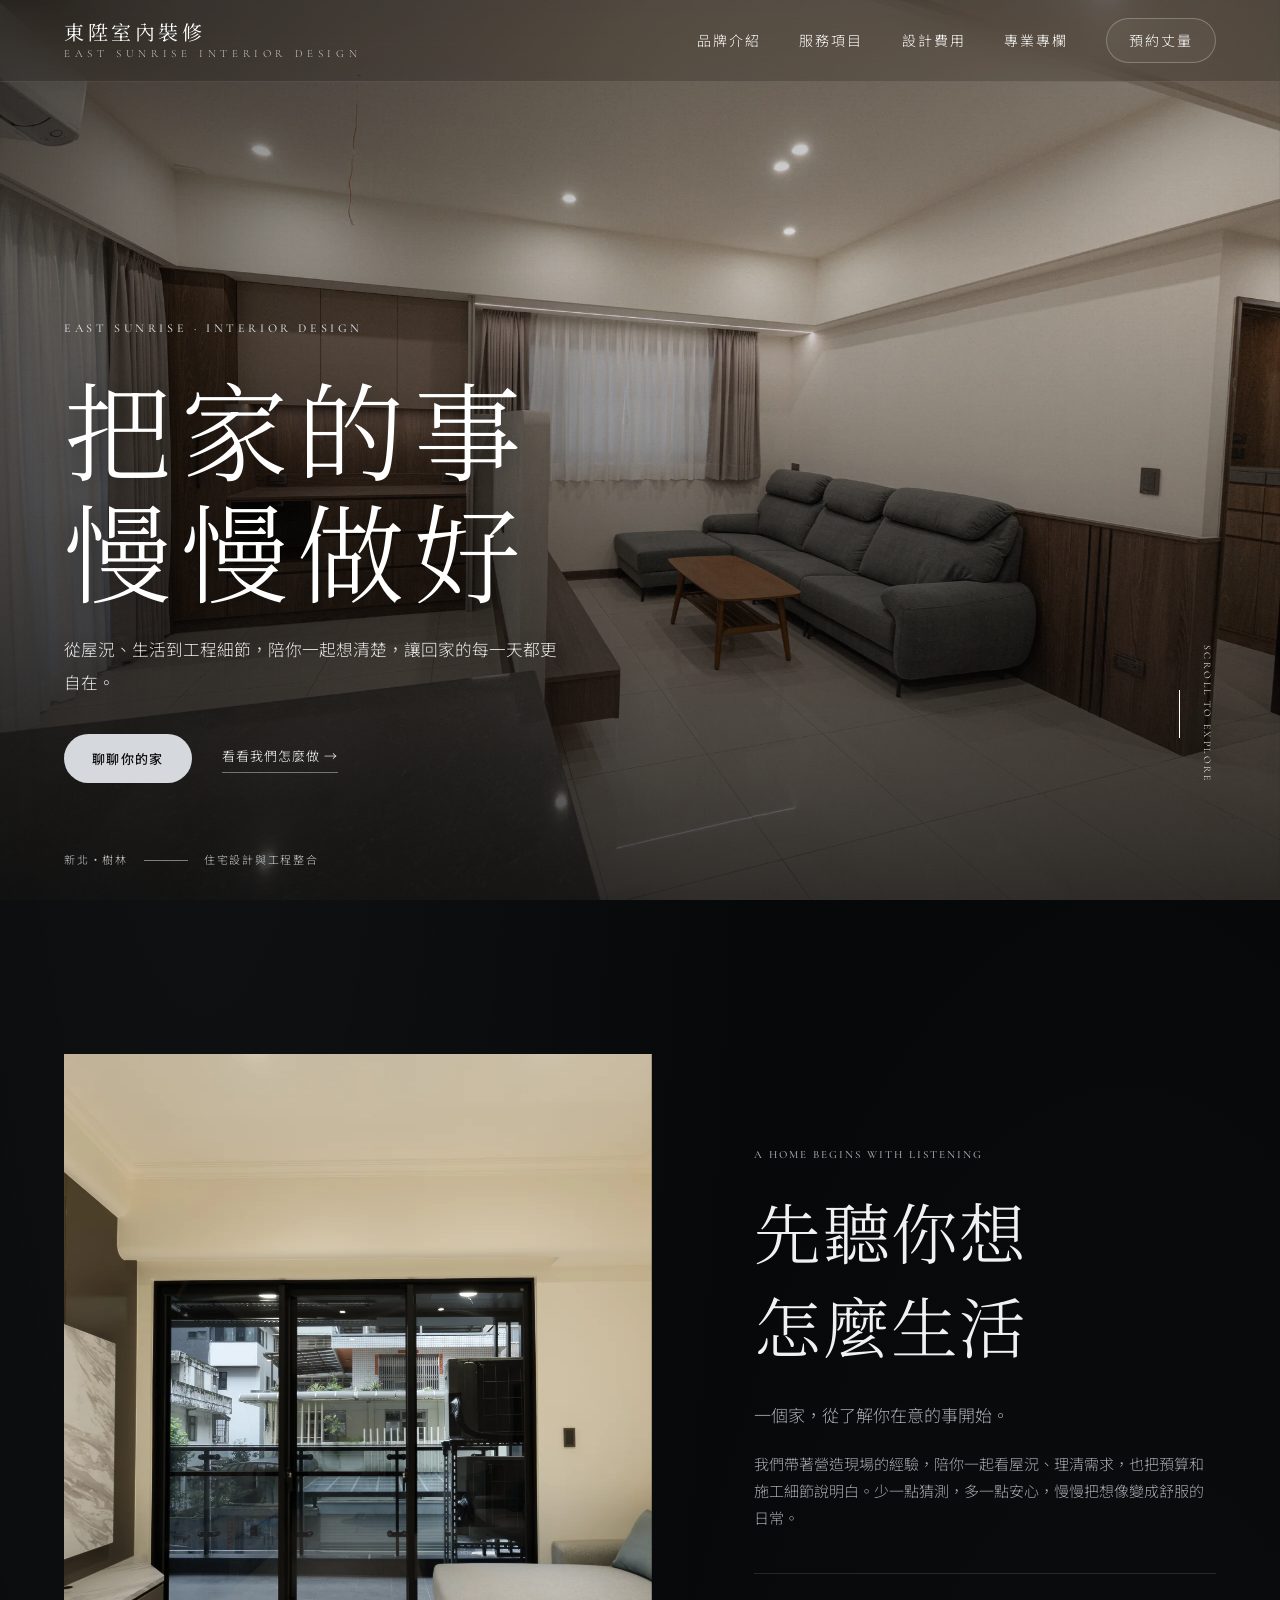
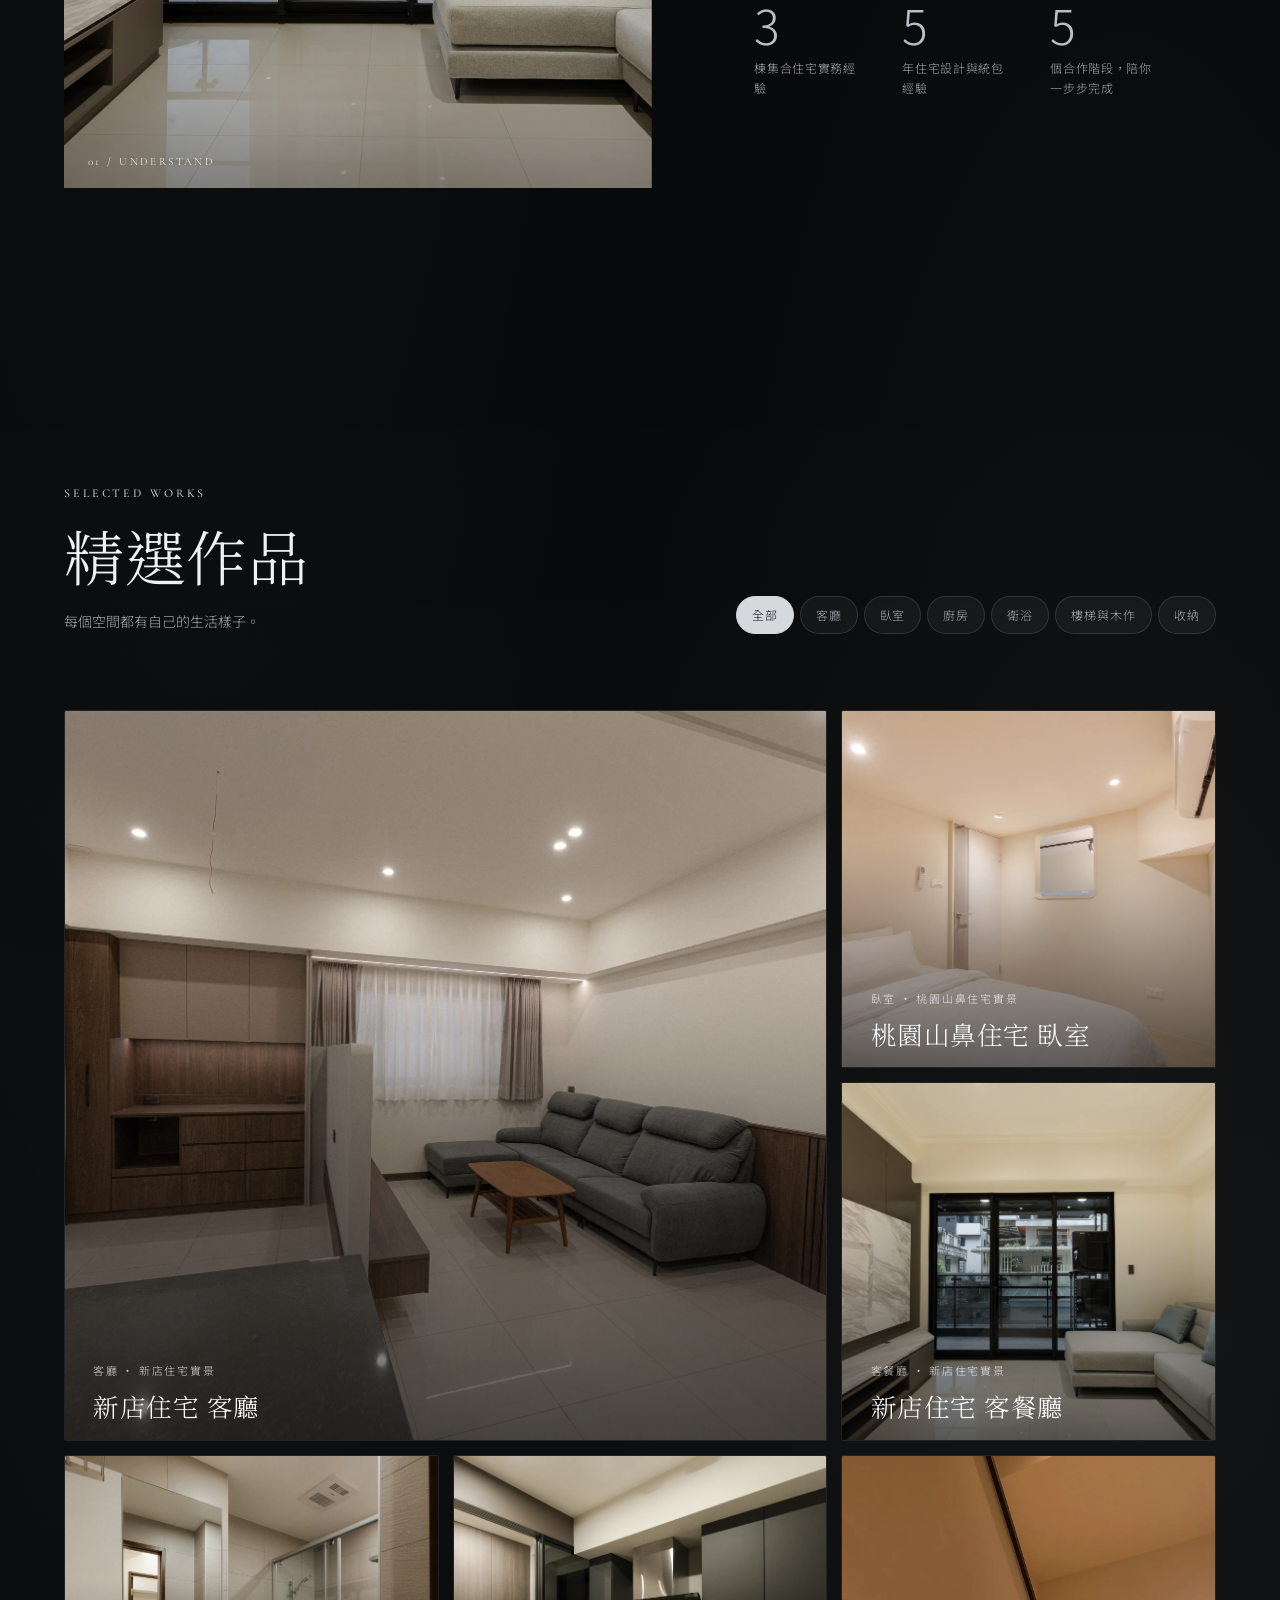
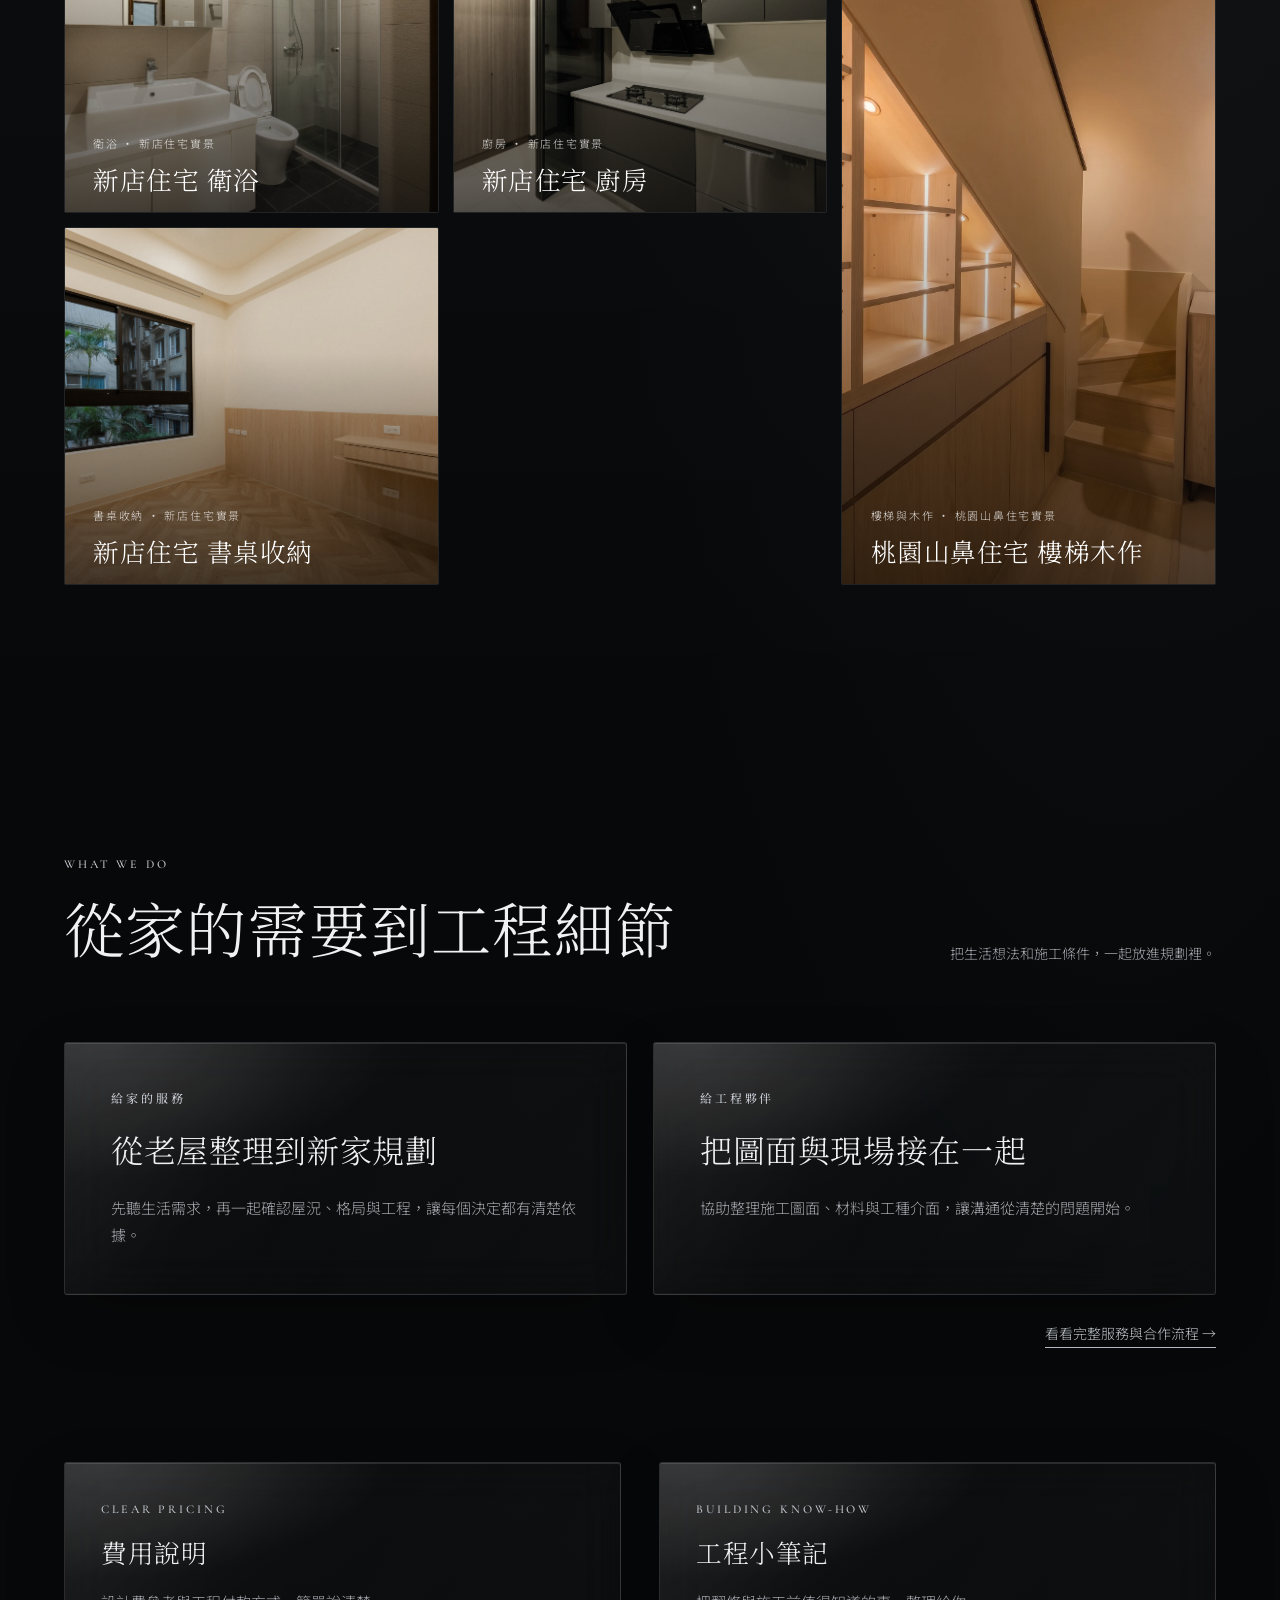
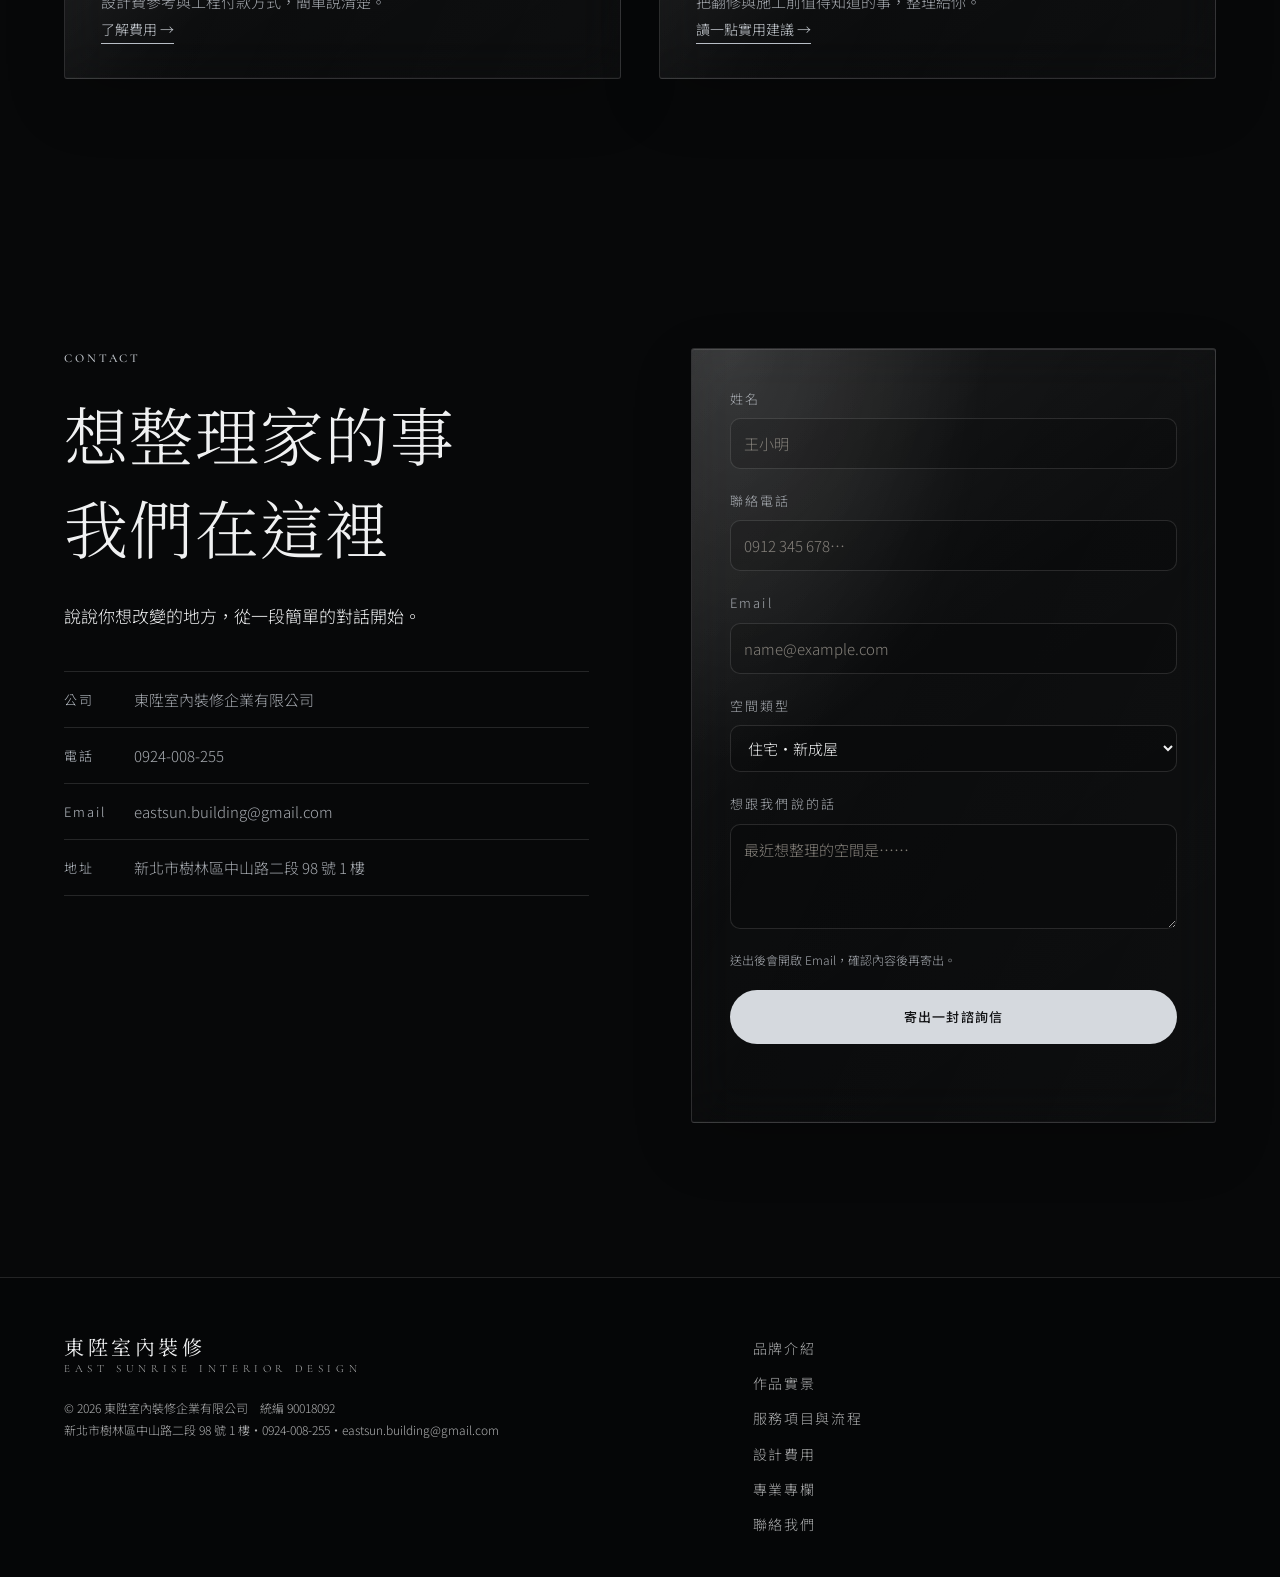
==== commit e1a2fb1a: "Redesign East Sunrise with cinematic editorial layout Co-authored-by: Copilot <223556219+Copilot@use" ====
--- a/index.html
+++ b/index.html
@@ -64,7 +64,7 @@
     </div>
     <div class="hero-shade"></div>
     <div class="hero-content">
-      <div class="hero-panel">
+      <div class="hero-copy">
         <p class="eyebrow light">EAST SUNRISE · INTERIOR DESIGN</p>
         <h1>把家的事<br>慢慢做好</h1>
         <p class="hero-sub">從屋況、生活到工程細節，陪你一起想清楚，讓回家的每一天都更自在。</p>
@@ -74,17 +74,20 @@
         </div>
       </div>
     </div>
-    <a href="#about" class="scroll-hint" aria-label="向下捲動"><span>SCROLL</span><i></i></a>
+    <div class="hero-location" aria-hidden="true"><span>新北・樹林</span><i></i><span>住宅設計與工程整合</span></div>
+    <a href="#about" class="scroll-hint" aria-label="向下捲動"><span>SCROLL TO EXPLORE</span><i></i></a>
   </section>
 
   <!-- ABOUT -->
   <section class="section about" id="about">
     <div class="wrap about-grid">
-      <div class="reveal">
-        <p class="eyebrow">ABOUT US</p>
-        <h2>先聽你想怎麼生活</h2>
-      </div>
-      <div class="reveal d1">
+      <div class="about-media reveal">
+        <img width="2200" height="1467" loading="lazy" src="images/east-sun-xindian-lounge.webp" alt="新店住宅客餐廳實景，木質與自然採光交織的生活空間">
+        <span>01 / UNDERSTAND</span>
+      </div>
+      <div class="about-copy reveal d1">
+        <p class="eyebrow">A HOME BEGINS WITH LISTENING</p>
+        <h2>先聽你想<br>怎麼生活</h2>
         <p class="lead">一個家，從了解你在意的事開始。</p>
         <p>我們帶著營造現場的經驗，陪你一起看屋況、理清需求，也把預算和施工細節說明白。少一點猜測，多一點安心，慢慢把想像變成舒服的日常。</p>
         <ul class="stats">
--- a/styles.css
+++ b/styles.css
@@ -1,7 +1,7 @@
 :root{
-  --bg:#090a0c; --bg-2:#101216; --ink:#f2eee8; --ink-2:#b8b1a8; --line:rgba(255,255,255,.13);
-  --brass:#c4a36c; --brass-text:#d3b784; --dark:#050607; --on-dark:#f2eee8;
-  --glass:rgba(255,255,255,.055); --glass-hover:rgba(255,255,255,.09);
+  --bg:#070809; --bg-2:#0e1012; --ink:#f0f1f2; --ink-2:#a5a9af; --line:rgba(255,255,255,.12);
+  --brass:#b8bec6; --brass-text:#c7ccd2; --dark:#070809; --on-dark:#f0f1f2;
+  --glass:rgba(255,255,255,.045); --glass-hover:rgba(255,255,255,.075);
   --serif:'Cormorant Garamond','Noto Serif TC',serif;
   --serif-zh:'Noto Serif TC','Cormorant Garamond',serif;
   --sans:'Noto Sans TC',system-ui,sans-serif;
@@ -10,7 +10,7 @@
 }
 *{box-sizing:border-box;margin:0;padding:0}
 html{scroll-behavior:smooth;scroll-padding-top:70px}
-body{background:radial-gradient(ellipse at 16% 0%,rgba(156,122,72,.12),transparent 38%),radial-gradient(ellipse at 88% 42%,rgba(81,96,113,.08),transparent 36%),var(--bg);color:var(--ink);font-family:var(--sans);font-size:15px;font-weight:300;line-height:1.8;-webkit-font-smoothing:antialiased;overflow-x:hidden}
+body{background:radial-gradient(ellipse at 16% 0%,rgba(255,255,255,.045),transparent 38%),radial-gradient(ellipse at 88% 42%,rgba(139,148,160,.055),transparent 36%),var(--bg);color:var(--ink);font-family:var(--sans);font-size:15px;font-weight:300;line-height:1.8;-webkit-font-smoothing:antialiased;overflow-x:hidden}
 img{display:block;max-width:100%}
 a{color:inherit;text-decoration:none}
 ul,ol{list-style:none}
@@ -26,7 +26,7 @@
 h1,h2,h3{text-wrap:balance;font-family:var(--serif-zh);font-weight:300;line-height:1.3;letter-spacing:.02em}
 h2{font-size:clamp(28px,3.8vw,52px)}
 .eyebrow{font-family:var(--serif);font-size:12px;letter-spacing:.24em;color:var(--brass-text);margin-bottom:18px;font-weight:500}
-.eyebrow.light{color:#d6bf93}
+.eyebrow.light{color:#d4d8dd}
 .lead{font-size:clamp(15px,1.35vw,17px);color:var(--ink);margin-bottom:20px}
 .inner-page{padding-top:78px}
 .inner-page .nav{color:var(--ink)}
@@ -37,8 +37,8 @@
 .breadcrumbs a:hover{color:var(--brass)}
 
 /* NAV */
-.nav{position:fixed;inset:0 0 auto 0;z-index:50;display:flex;justify-content:space-between;align-items:center;padding:18px var(--gutter);color:#fff;background:rgba(8,9,11,.28);backdrop-filter:blur(14px);border-bottom:1px solid rgba(255,255,255,.08);transition:background .45s,color .45s,box-shadow .45s}
-.nav.solid{background:rgba(8,9,11,.82);backdrop-filter:blur(20px);color:var(--ink);box-shadow:0 1px 0 var(--line)}
+.nav{position:fixed;inset:0 0 auto 0;z-index:50;display:flex;justify-content:space-between;align-items:center;padding:18px var(--gutter);color:#fff;background:rgba(8,9,11,.3);backdrop-filter:blur(22px) saturate(140%);-webkit-backdrop-filter:blur(22px) saturate(140%);border-bottom:1px solid rgba(255,255,255,.1);transition:background .45s,color .45s,box-shadow .45s}
+.nav.solid{background:rgba(8,9,11,.78);backdrop-filter:blur(26px) saturate(150%);-webkit-backdrop-filter:blur(26px) saturate(150%);color:var(--ink);box-shadow:0 1px 0 var(--line),0 12px 34px rgba(0,0,0,.22)}
 .brand{display:flex;flex-direction:column;line-height:1.1}
 .brand-zh{font-family:var(--serif-zh);font-size:20px;letter-spacing:.18em;font-weight:400}
 .brand-en{font-family:var(--serif);font-size:11px;letter-spacing:.42em;opacity:.75;margin-top:5px}
@@ -63,9 +63,9 @@
 .hero-shade{position:absolute;inset:0;background:linear-gradient(180deg,rgba(5,6,7,.52) 0%,rgba(5,6,7,.08) 24%,rgba(5,6,7,.2) 48%,rgba(5,6,7,.76) 100%),linear-gradient(90deg,rgba(5,6,7,.55) 0%,rgba(5,6,7,0) 78%)}
 .hero h1,.hero-sub{text-shadow:0 2px 24px rgba(0,0,0,.35)}
 .hero-content{position:relative;padding:0 var(--gutter) clamp(56px,9vh,96px);max-width:1360px;margin:0 auto;width:100%}
-.hero-panel{width:min(650px,100%);padding:clamp(26px,4vw,48px);border:1px solid rgba(255,255,255,.2);border-radius:24px;background:rgba(10,11,13,.4);backdrop-filter:blur(18px);-webkit-backdrop-filter:blur(18px);box-shadow:0 24px 80px rgba(0,0,0,.24)}
+.hero-panel{width:min(650px,100%);padding:clamp(26px,4vw,48px);border:1px solid rgba(255,255,255,.22);border-radius:24px;background:linear-gradient(135deg,rgba(255,255,255,.14),rgba(255,255,255,.045) 42%,rgba(9,10,12,.24));backdrop-filter:blur(28px) saturate(145%);-webkit-backdrop-filter:blur(28px) saturate(145%);box-shadow:inset 0 1px 0 rgba(255,255,255,.2),inset 0 -1px 0 rgba(255,255,255,.035),0 30px 90px rgba(0,0,0,.4)}
 .hero h1{font-size:clamp(36px,5.4vw,76px);font-weight:300;line-height:1.2;margin-bottom:20px}
-.hero h1 em{color:#e3cb9d}
+.hero h1 em{color:#e4e7eb}
 .hero-sub{max-width:460px;font-size:clamp(14px,1.2vw,16px);opacity:.9;margin-bottom:28px}
 .hero-actions{display:flex;gap:22px;align-items:center;flex-wrap:wrap}
 .hero-content>*{opacity:0;transform:translateY(20px);animation:rise 1s var(--ease) .2s forwards}
@@ -78,8 +78,8 @@
 /* BUTTONS */
 .btn{display:inline-block;padding:13px 28px;border-radius:999px;font-size:13px;letter-spacing:.1em;transition:background .35s,color .35s,transform .35s var(--ease),box-shadow .35s}
 .btn:hover{transform:translateY(-2px);box-shadow:0 8px 28px rgba(0,0,0,.24)}
-.btn-light,.btn-dark{background:var(--brass);color:#12100c;font-weight:500}
-.btn-light:hover,.btn-dark:hover{background:#e1c48e;color:#12100c}
+.btn-light,.btn-dark{background:#d5d9de;color:#101113;font-weight:500}
+.btn-light:hover,.btn-dark:hover{background:#f0f2f4;color:#090a0c}
 .btn-dark{width:100%;padding:15px}
 .link-light{font-size:13px;letter-spacing:.08em;border-bottom:1px solid rgba(255,255,255,.38);padding-bottom:4px;transition:border-color .3s,color .3s}
 .link-light:hover{border-color:#fff}
@@ -113,7 +113,7 @@
 .card:focus-visible{outline-offset:-4px;outline-color:#fff}
 .card-info{position:absolute;left:0;right:0;bottom:0;padding:22px 26px;z-index:2;color:#fff;transform:translateY(8px);transition:transform .6s var(--ease)}
 .card:hover .card-info{transform:none}
-.card:hover{border-color:rgba(211,183,132,.48)}
+.card:hover{border-color:rgba(220,225,231,.42)}
 .card-info span{font-size:12px;letter-spacing:.22em;opacity:.8}
 .card-info h3{font-size:clamp(18px,1.8vw,24px);margin-top:2px}
 
@@ -201,7 +201,7 @@
 
 /* PAGE CTA */
 .contact-cta{background:transparent;color:var(--on-dark);padding:clamp(42px,6vw,76px) 0}
-.contact-cta .wrap{padding-top:clamp(26px,4vw,42px);padding-bottom:clamp(26px,4vw,42px);border:1px solid var(--line);border-radius:22px;background:linear-gradient(120deg,rgba(196,163,108,.14),rgba(255,255,255,.035));backdrop-filter:blur(16px);-webkit-backdrop-filter:blur(16px)}
+.contact-cta .wrap{padding-top:clamp(26px,4vw,42px);padding-bottom:clamp(26px,4vw,42px);border:1px solid var(--line);border-radius:22px;background:linear-gradient(120deg,rgba(255,255,255,.09),rgba(255,255,255,.025) 65%,rgba(255,255,255,.045));backdrop-filter:blur(24px) saturate(135%);-webkit-backdrop-filter:blur(24px) saturate(135%)}
 .cta-inner{display:flex;justify-content:space-between;align-items:center;gap:36px}
 .cta-inner h2{max-width:720px;font-size:clamp(25px,3.5vw,40px)}
 .cta-inner .eyebrow{margin-bottom:14px}
@@ -212,7 +212,7 @@
 .insights{background:transparent}
 .insight-grid{display:grid;grid-template-columns:1fr 1fr;gap:clamp(20px,3vw,42px)}
 .insight-card{padding:clamp(22px,3vw,36px);border:1px solid var(--line);border-radius:20px;background:var(--glass);backdrop-filter:blur(14px);-webkit-backdrop-filter:blur(14px);transition:background .3s,border-color .3s}
-.insight-card:hover{background:var(--glass-hover);border-color:rgba(211,183,132,.42)}
+.insight-card:hover{background:var(--glass-hover);border-color:rgba(220,225,231,.34)}
 .insight-card .eyebrow{margin-bottom:16px}
 .insight-card h3{font-size:clamp(19px,2vw,26px);margin-bottom:18px}
 .insight-card>p:not(.eyebrow){color:var(--ink-2)}
@@ -266,7 +266,7 @@
 .foot-grid p{opacity:.72;margin-top:22px;font-size:12px}
 .foot-grid nav{display:flex;flex-direction:column;gap:10px;letter-spacing:.12em}
 .foot-grid nav a{opacity:.7;transition:opacity .3s,color .3s}
-.foot-grid nav a:hover{opacity:1;color:#d6bf93}
+.foot-grid nav a:hover{opacity:1;color:#d4d8dd}
 
 /* DIALOG */
 .dlg{border:1px solid var(--line);border-radius:22px;padding:0;background:#111316;color:var(--ink);width:min(1100px,94vw);max-height:92vh;margin:auto;overflow:auto;overscroll-behavior:contain;opacity:0;transform:translateY(24px) scale(.98);transition:opacity .5s var(--ease),transform .5s var(--ease),overlay .5s allow-discrete,display .5s allow-discrete}
@@ -305,7 +305,7 @@
   .burger{display:block}
   .grid{grid-template-columns:1fr}
   .card,.c-tall,.c-lg,.c-wide,.grid.filtered .card{grid-column:span 1}
-  .menu{position:fixed;inset:0;background:rgba(7,8,10,.92);backdrop-filter:blur(24px);color:var(--on-dark);flex-direction:column;justify-content:center;gap:24px;font-size:18px;letter-spacing:.14em;opacity:0;visibility:hidden;transition:opacity .5s var(--ease),visibility .5s}
+  .menu{position:fixed;inset:0;background:rgba(7,8,10,.88);backdrop-filter:blur(30px) saturate(140%);-webkit-backdrop-filter:blur(30px) saturate(140%);color:var(--on-dark);flex-direction:column;justify-content:center;gap:24px;font-size:18px;letter-spacing:.14em;opacity:0;visibility:hidden;transition:opacity .5s var(--ease),visibility .5s}
   .menu.open{opacity:1;visibility:visible}
   .nav.open{color:var(--on-dark);background:transparent;box-shadow:none;backdrop-filter:none;border-color:transparent}
   .burger{z-index:60}.brand{position:relative;z-index:60}
@@ -333,3 +333,162 @@
   html{scroll-behavior:auto}
   .js .reveal,.hero-content>*{opacity:1;transform:none}
 }
+
+/* MONOCHROME GLASS */
+:is(.service-track,.price-panel,.payment-panel,.pricing-aside,.article-wrap,.contact-cta .wrap,.insight-card,.process .wrap,.form){
+  position:relative;
+  isolation:isolate;
+  overflow:hidden;
+  border-color:rgba(255,255,255,.14);
+  background:linear-gradient(145deg,rgba(255,255,255,.085),rgba(255,255,255,.028) 42%,rgba(255,255,255,.012));
+  backdrop-filter:blur(24px) saturate(135%);
+  -webkit-backdrop-filter:blur(24px) saturate(135%);
+  box-shadow:inset 0 1px 0 rgba(255,255,255,.12),inset 0 -1px 0 rgba(255,255,255,.025),0 22px 60px rgba(0,0,0,.2);
+}
+:is(.service-track,.price-panel,.payment-panel,.pricing-aside,.article-wrap,.contact-cta .wrap,.insight-card,.process .wrap,.form)::before{
+  content:"";
+  position:absolute;
+  inset:0;
+  z-index:-1;
+  pointer-events:none;
+  border-radius:inherit;
+  background:radial-gradient(ellipse at 8% 0%,rgba(255,255,255,.11),transparent 38%),linear-gradient(115deg,rgba(255,255,255,.035),transparent 36%,rgba(255,255,255,.018));
+}
+.insight-card:hover{border-color:rgba(220,225,231,.34);box-shadow:inset 0 1px 0 rgba(255,255,255,.18),0 28px 72px rgba(0,0,0,.3)}
+.hero-panel{position:relative;isolation:isolate;overflow:hidden}
+.hero-panel::before{
+  content:"";
+  position:absolute;
+  inset:0;
+  z-index:-1;
+  pointer-events:none;
+  border-radius:inherit;
+  background:radial-gradient(ellipse at 0% 0%,rgba(255,255,255,.15),transparent 48%),linear-gradient(110deg,rgba(255,255,255,.05),transparent 42%);
+}
+.filters button.active{color:#101113;border-color:#d5d9de;background:#d5d9de}
+.filters button.active:hover{background:#f0f2f4;border-color:#f0f2f4}
+
+body::before{
+  content:"";
+  position:fixed;
+  z-index:100;
+  top:0;
+  left:0;
+  width:100%;
+  height:2px;
+  pointer-events:none;
+  background:linear-gradient(90deg,#737b85,#f0f1f2);
+  transform:scaleX(var(--scroll-progress,0));
+  transform-origin:left;
+}
+.nav{background:rgba(8,9,11,.18);backdrop-filter:blur(18px) saturate(125%);-webkit-backdrop-filter:blur(18px) saturate(125%)}
+.nav.solid{background:rgba(8,9,11,.76)}
+.hero{min-height:700px;isolation:isolate}
+.hero-media img{animation:hero-arrive 2.2s cubic-bezier(.2,.65,.25,1) both}
+@keyframes hero-arrive{from{transform:scale(1.1);filter:brightness(.72)}to{transform:scale(1);filter:brightness(1)}}
+.hero-shade{background:linear-gradient(180deg,rgba(5,6,7,.24) 0%,rgba(5,6,7,.02) 30%,rgba(5,6,7,.24) 58%,rgba(5,6,7,.72) 100%),linear-gradient(90deg,rgba(5,6,7,.48) 0%,rgba(5,6,7,.13) 52%,rgba(5,6,7,.08) 100%)}
+.hero-content{padding-bottom:clamp(86px,13vh,142px)}
+.hero-copy{width:min(760px,100%);padding:0;border:0;border-radius:0;background:none;backdrop-filter:none;-webkit-backdrop-filter:none;box-shadow:none}
+.hero-copy .eyebrow{margin-bottom:26px;letter-spacing:.3em}
+.hero h1{font-size:clamp(48px,8.4vw,112px);line-height:1.13;letter-spacing:.08em;margin-bottom:24px}
+.hero-sub{max-width:500px;font-size:clamp(15px,1.3vw,18px);line-height:2;margin-bottom:34px}
+.hero-actions{gap:30px}
+.hero-location{position:absolute;left:var(--gutter);right:var(--gutter);bottom:30px;display:flex;align-items:center;gap:16px;font-size:11px;letter-spacing:.16em;color:rgba(255,255,255,.78)}
+.hero-location i{height:1px;width:44px;background:rgba(255,255,255,.45)}
+.scroll-hint{right:var(--gutter);bottom:clamp(78px,13vh,142px);gap:18px;font-size:10px;letter-spacing:.24em}
+.scroll-hint i{height:48px}
+.about{padding-top:clamp(90px,12vw,170px);padding-bottom:clamp(90px,12vw,170px)}
+.about-grid{grid-template-columns:1.12fr .88fr;gap:clamp(42px,8vw,132px);align-items:center}
+.about-media{position:relative;min-height:520px;aspect-ratio:4/5;overflow:hidden;background:var(--bg-2)}
+.about-media::after{content:"";position:absolute;inset:0;background:linear-gradient(180deg,transparent 58%,rgba(0,0,0,.44))}
+.about-media img{width:100%;height:100%;object-fit:cover;transform:scale(1.08);clip-path:inset(0 11% 0 11%);transition:clip-path 1.2s var(--ease),transform 1.8s var(--ease)}
+.about-media.in img{transform:scale(1);clip-path:inset(0)}
+.about-media>span{position:absolute;z-index:1;left:24px;bottom:20px;font:11px var(--serif);letter-spacing:.22em;color:rgba(255,255,255,.8)}
+.about-copy{max-width:520px}
+.about-copy .eyebrow{font-size:11px;letter-spacing:.18em}
+.about-copy h2{font-size:clamp(36px,5.2vw,68px);line-height:1.42;margin-bottom:28px}
+.about-copy>p:not(.eyebrow){color:var(--ink-2)}
+.stats{gap:clamp(18px,3vw,36px);margin-top:42px;padding-top:26px}
+.stats li{min-width:78px}
+.stats b{font-family:var(--sans);font-size:clamp(34px,4vw,48px);font-weight:300;letter-spacing:.02em}
+.stats span{display:block;max-width:112px;line-height:1.6;margin-top:10px}
+.section-head{margin-bottom:clamp(42px,6vw,76px)}
+.section-head>div>.eyebrow{margin-bottom:12px}
+.projects{padding-top:clamp(82px,11vw,150px);padding-bottom:clamp(90px,12vw,160px)}
+.grid{grid-auto-rows:clamp(220px,28vw,390px);gap:clamp(8px,1.1vw,16px)}
+.card{border-radius:2px;border-color:rgba(255,255,255,.08)}
+.card img{transform:scale(1.08);transition:transform 1.8s var(--ease),filter .8s}
+.card.in img{transform:scale(1)}
+.card:hover img,.card:focus-visible img{transform:scale(1.045);filter:brightness(.82)}
+.card::after{background:linear-gradient(180deg,transparent 35%,rgba(5,6,7,.78));opacity:.8}
+.card-info{padding:clamp(18px,2.2vw,30px);transform:translateY(12px)}
+.card-info span{font-size:11px;letter-spacing:.16em}
+.card-info h3{font-size:clamp(18px,2vw,26px);margin-top:8px}
+.section-head h2{font-size:clamp(32px,4.7vw,62px)}
+.service-track{border-radius:3px;padding:clamp(26px,3.6vw,48px)}
+.service-track h3{font-size:clamp(22px,2.5vw,32px)}
+.service-track li{padding:20px 0}
+.contact{padding-top:clamp(90px,12vw,160px);padding-bottom:clamp(90px,12vw,160px)}
+.contact h2{font-size:clamp(36px,5vw,64px);line-height:1.45}
+.form{border-radius:3px}
+.page-hero{position:relative;isolation:isolate;display:flex;align-items:flex-end;min-height:min(76svh,820px);overflow:hidden;padding:clamp(170px,25vh,250px) 0 clamp(50px,7vw,88px);border-bottom:0}
+.page-hero::before{content:"";position:absolute;inset:0;z-index:-2;background-position:center 48%;background-size:cover;transform:scale(1.04);animation:hero-arrive 2s cubic-bezier(.2,.65,.25,1) both}
+.page-hero::after{content:"";position:absolute;inset:0;z-index:-1;background:linear-gradient(90deg,rgba(5,6,7,.82),rgba(5,6,7,.42) 52%,rgba(5,6,7,.18)),linear-gradient(0deg,rgba(5,6,7,.64),transparent 74%)}
+.service-page .page-hero::before{background-image:url("images/east-sun-taoyuan-stairs.webp")}
+.pricing-page .page-hero::before{background-image:url("images/east-sun-xindian-kitchen.webp")}
+.insights-page .page-hero::before{background-image:url("images/east-sun-xindian-study.webp")}
+.page-hero .wrap{position:relative;width:100%}
+.page-hero .eyebrow{color:rgba(239,241,244,.75)}
+.page-hero h1{max-width:850px;font-size:clamp(44px,7vw,88px);line-height:1.35;letter-spacing:.08em;margin-bottom:20px}
+.page-hero .lead{max-width:620px;color:rgba(240,241,242,.78);font-size:clamp(15px,1.45vw,18px);line-height:2}
+.breadcrumbs{display:flex;gap:12px;align-items:center;width:max-content;max-width:100%;margin-top:clamp(34px,5vw,62px);padding-top:14px;border-top:1px solid rgba(255,255,255,.35);color:rgba(255,255,255,.72)}
+.section{scroll-margin-top:70px}
+.js .reveal{transform:translateY(34px);transition:opacity .9s var(--ease),transform 1.05s var(--ease),clip-path 1.2s var(--ease)}
+.js .reveal.in{transform:none}
+.service-track,.price-panel,.payment-panel,.pricing-aside,.article-wrap,.contact-cta .wrap,.insight-card,.process .wrap{border-radius:3px}
+.article-wrap{max-width:1080px}
+.contact-cta{padding-top:clamp(58px,8vw,98px);padding-bottom:clamp(58px,8vw,98px)}
+.contact-cta .wrap{padding:clamp(34px,5vw,64px)}
+.footer{padding-top:58px;padding-bottom:40px}
+@media(max-width:960px){
+  .about-grid{grid-template-columns:1fr 1fr;gap:clamp(30px,5vw,64px)}
+  .about-media{min-height:420px}
+}
+@media(max-width:760px){
+  .hero{min-height:680px;height:92svh}
+  .hero-content{padding-bottom:116px}
+  .hero-copy{width:100%}
+  .hero h1{font-size:clamp(48px,11vw,76px)}
+  .hero-location{bottom:24px;font-size:9px;gap:10px}
+  .hero-location i{width:24px}
+  .scroll-hint{display:none}
+  .about-grid{grid-template-columns:1fr;gap:36px}
+  .about-media{min-height:0;aspect-ratio:4/3}
+  .about-copy{max-width:unset}
+  .about-copy h2{font-size:clamp(36px,9vw,54px)}
+  .stats{justify-content:space-between}
+  .stats li{min-width:0}
+  .stats span{max-width:105px}
+  .page-hero{min-height:68svh;padding-top:170px;padding-bottom:42px}
+  .page-hero h1{font-size:clamp(40px,10vw,64px)}
+  .page-hero::after{background:linear-gradient(90deg,rgba(5,6,7,.72),rgba(5,6,7,.24)),linear-gradient(0deg,rgba(5,6,7,.65),transparent 80%)}
+  .contact-cta .wrap{padding:28px}
+}
+@media(max-width:480px){
+  .hero{height:88svh;min-height:620px}
+  .hero-content{padding-bottom:106px}
+  .hero h1{font-size:clamp(44px,12vw,58px);letter-spacing:.06em}
+  .hero-actions{gap:20px}
+  .hero-location{letter-spacing:.08em}
+  .about{padding-top:82px;padding-bottom:82px}
+  .about-media{aspect-ratio:3/3.4}
+  .stats{gap:12px}
+  .stats b{font-size:34px}
+  .stats span{font-size:11px}
+  .page-hero{min-height:620px}
+  .page-hero h1{font-size:42px}
+}
+@media(prefers-reduced-motion:reduce){
+  .js .reveal,.js .reveal.in{opacity:1;transform:none;clip-path:none}
+  .about-media img,.card img{transform:none;clip-path:none}
+}
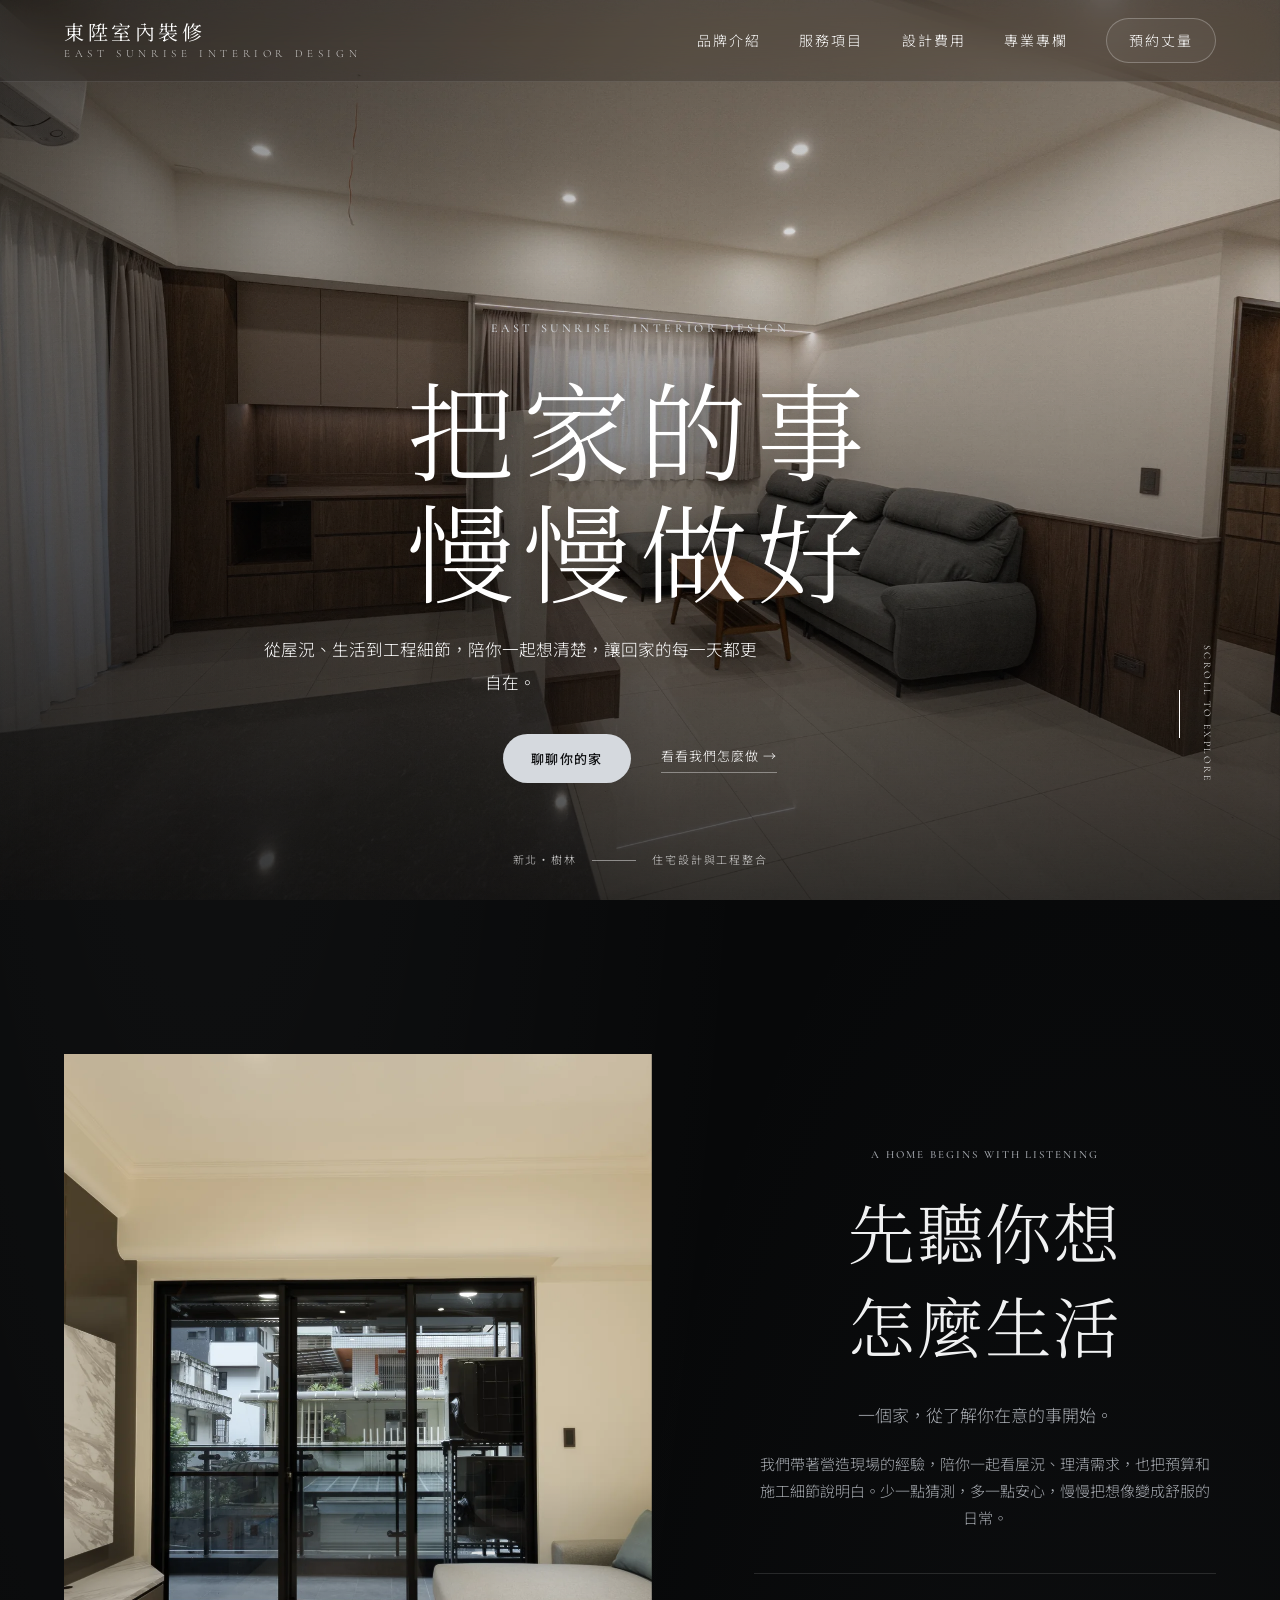
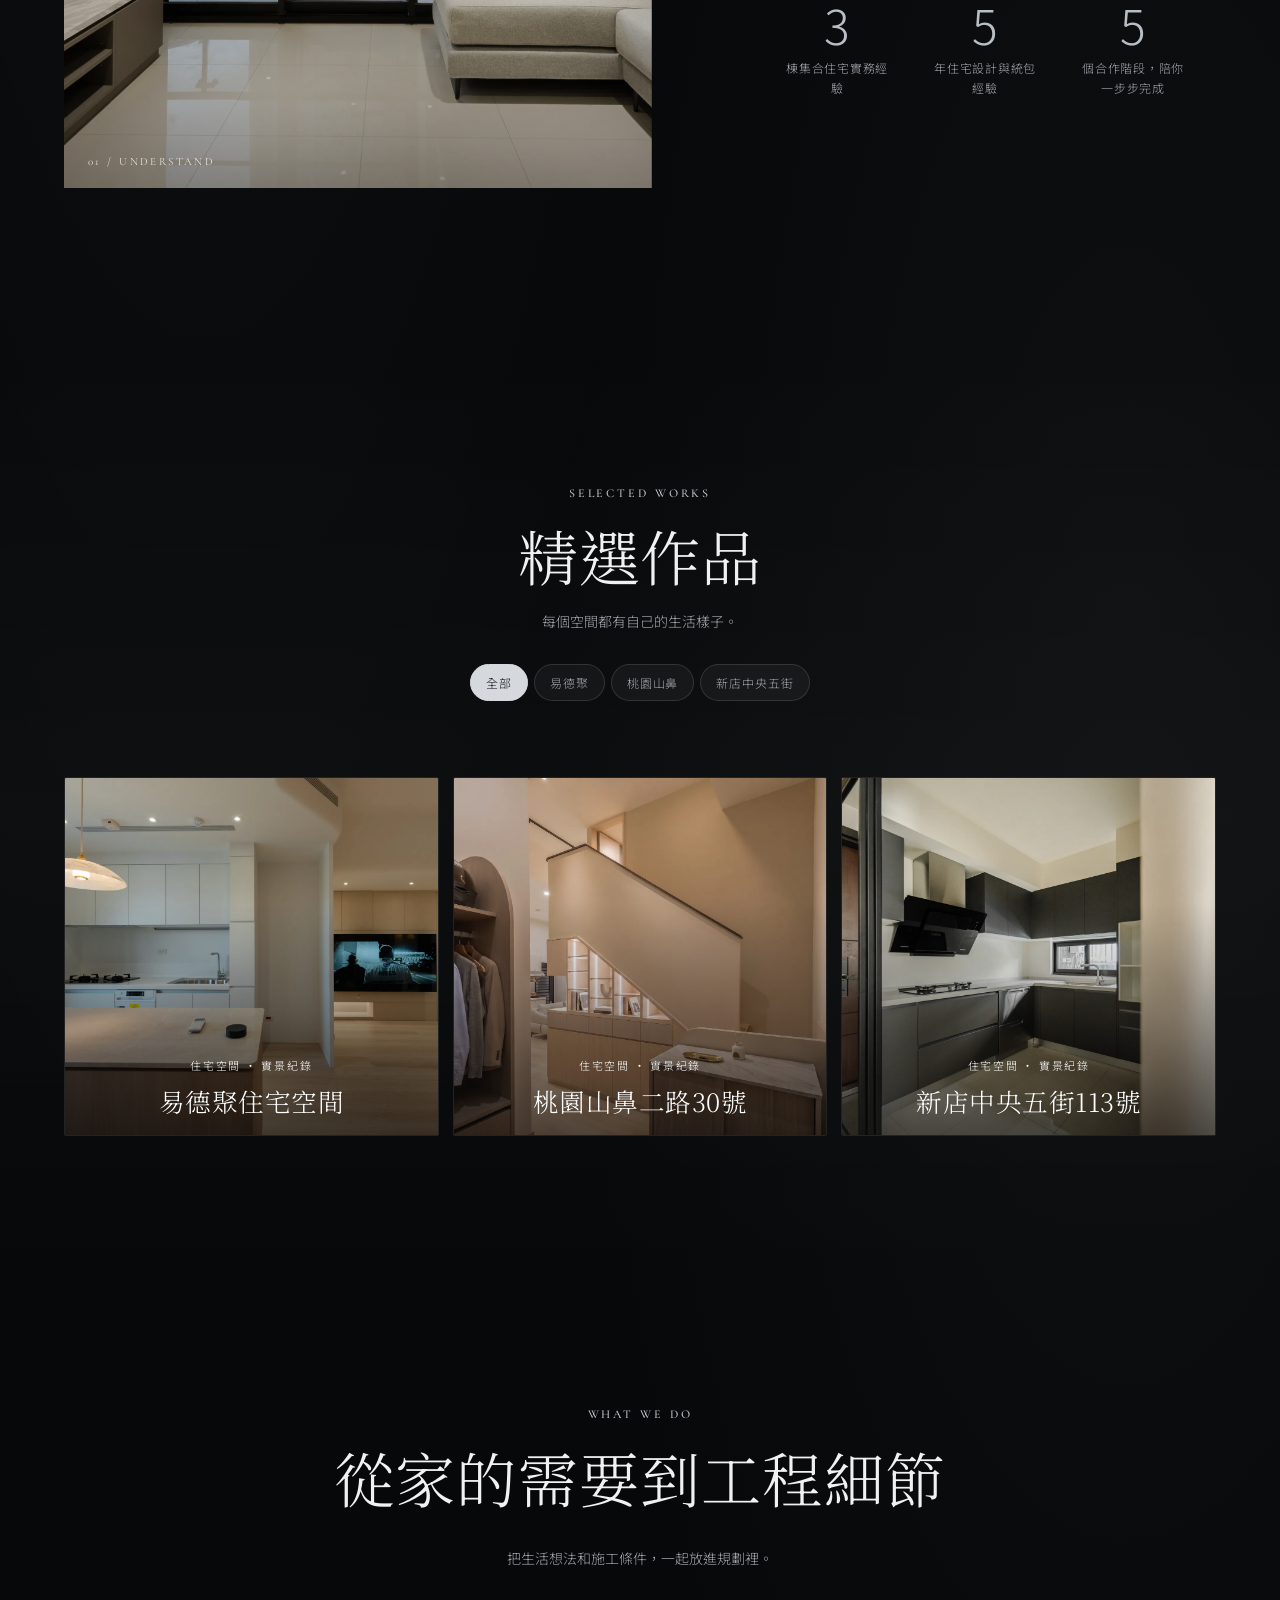
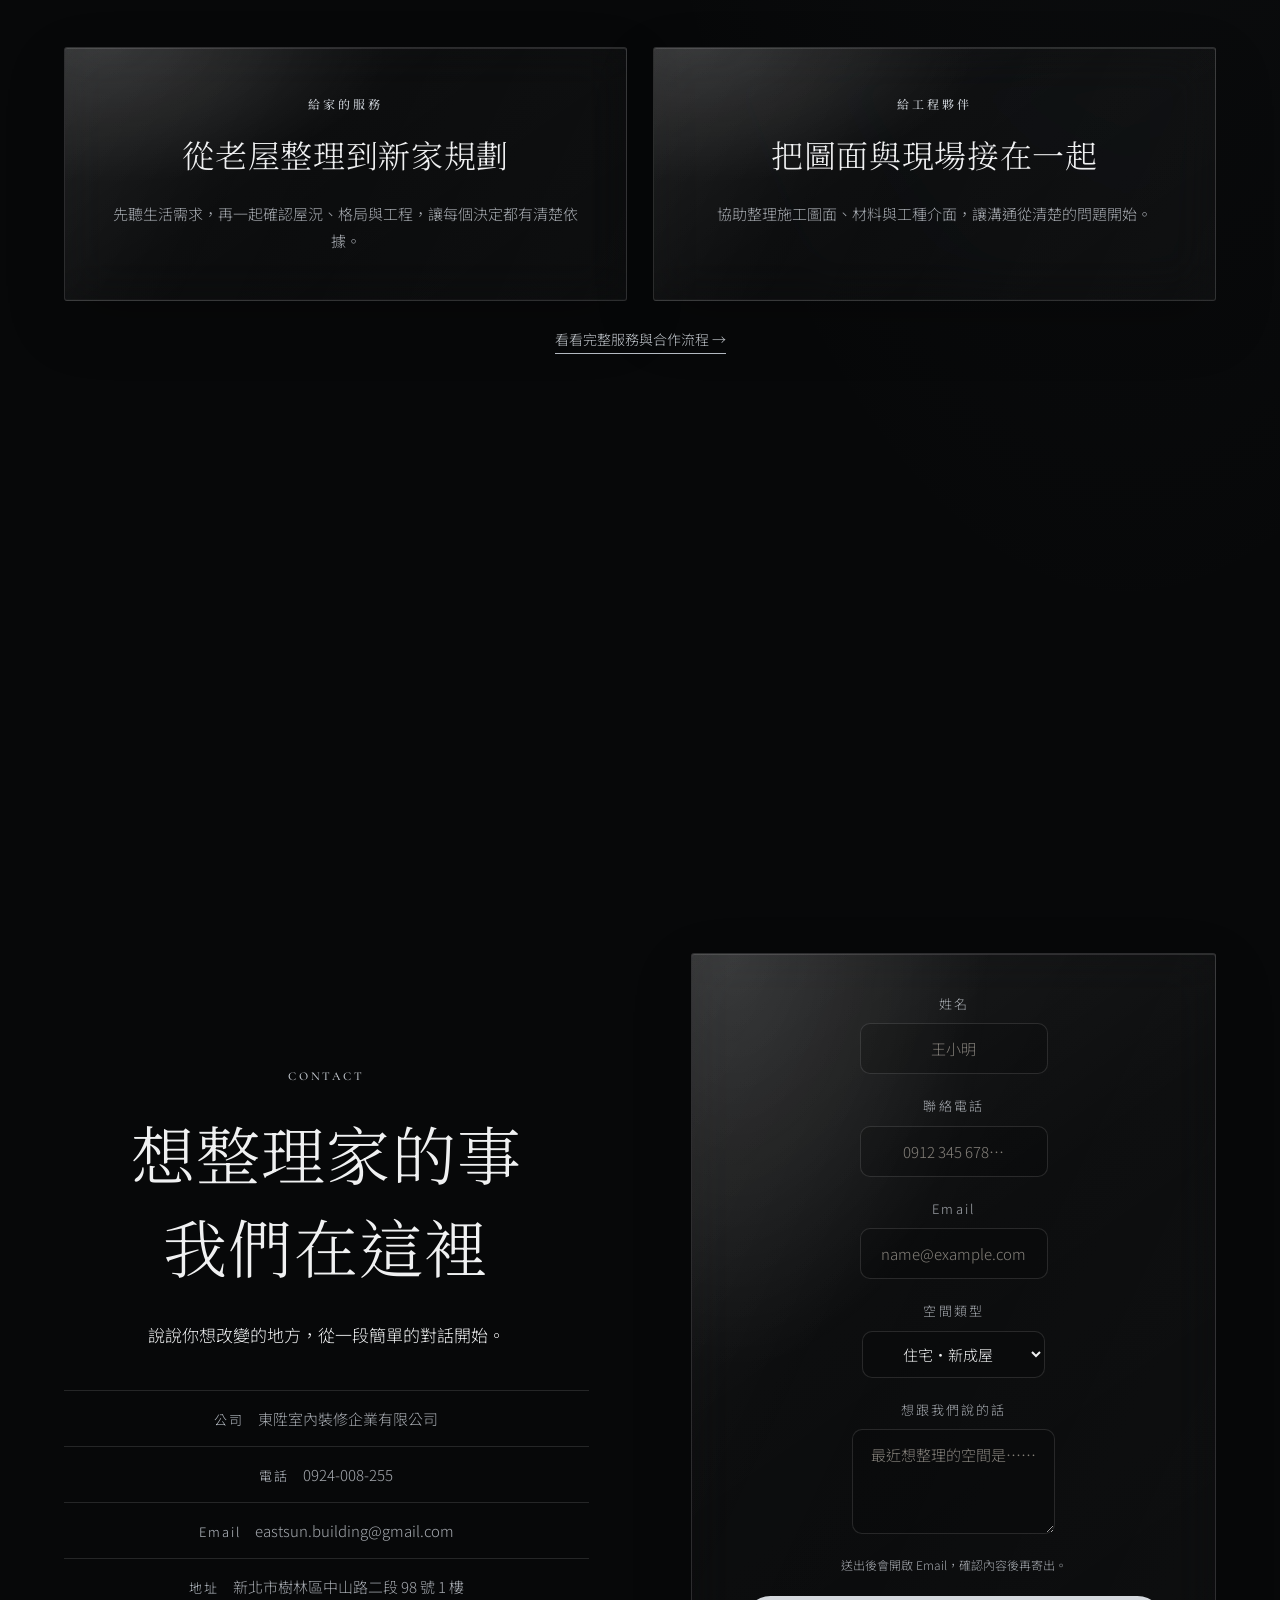
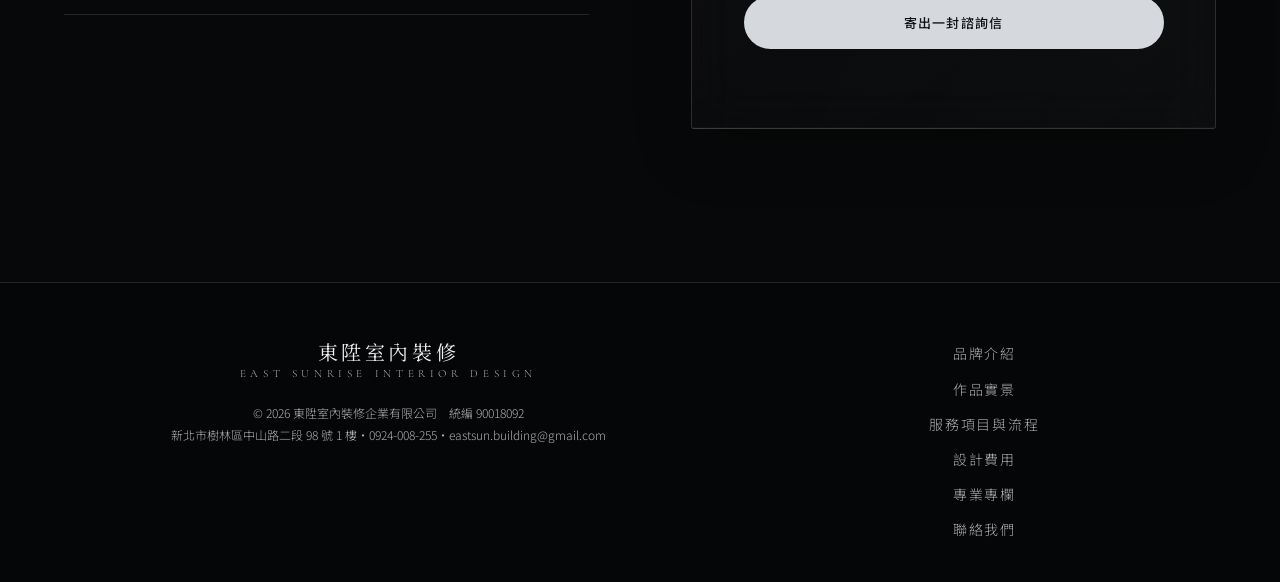
==== commit 4a472f32: "Add project galleries to portfolio Co-authored-by: Copilot <223556219+Copilot@users.noreply.github.c" ====
--- a/index.html
+++ b/index.html
@@ -110,43 +110,24 @@
         </div>
         <div class="filters" role="group" aria-label="作品分類">
           <button class="active" data-filter="all" aria-pressed="true">全部</button>
-          <button data-filter="living" aria-pressed="false">客廳</button>
-          <button data-filter="bedroom" aria-pressed="false">臥室</button>
-          <button data-filter="kitchen" aria-pressed="false">廚房</button>
-          <button data-filter="bath" aria-pressed="false">衛浴</button>
-          <button data-filter="arch" aria-pressed="false">樓梯與木作</button>
-          <button data-filter="storage" aria-pressed="false">收納</button>
+          <button data-filter="yideju" aria-pressed="false">易德聚</button>
+          <button data-filter="taoyuan" aria-pressed="false">桃園山鼻</button>
+          <button data-filter="xindian" aria-pressed="false">新店中央五街</button>
         </div>
       </div>
 
       <div class="grid" id="grid">
-        <article class="card c-lg reveal" data-cat="living" data-id="0" tabindex="0" role="button" aria-haspopup="dialog" aria-label="查看作品：新店住宅・客廳">
-          <img width="2200" height="1467" loading="lazy" src="images/east-sun-xindian-living.webp" alt="新店住宅客廳實景，淺木電視牆、沙發與開放式餐廚空間">
-          <div class="card-info"><span>客廳 · 新店住宅實景</span><h3>新店住宅 客廳</h3></div>
-        </article>
-        <article class="card reveal d1" data-cat="bedroom" data-id="1" tabindex="0" role="button" aria-haspopup="dialog" aria-label="查看作品：桃園山鼻住宅・臥室">
-          <img width="2200" height="1466" loading="lazy" src="images/east-sun-taoyuan-bedroom.webp" alt="桃園山鼻住宅臥室實景，淺色床組搭配簡潔收納">
-          <div class="card-info"><span>臥室 · 桃園山鼻住宅實景</span><h3>桃園山鼻住宅 臥室</h3></div>
-        </article>
-        <article class="card reveal" data-cat="living" data-id="2" tabindex="0" role="button" aria-haspopup="dialog" aria-label="查看作品：新店住宅・客餐廳">
-          <img width="2200" height="1467" loading="lazy" src="images/east-sun-xindian-lounge.webp" alt="新店住宅客餐廳實景，沙發、電視牆與整合式餐廚空間">
-          <div class="card-info"><span>客餐廳 · 新店住宅實景</span><h3>新店住宅 客餐廳</h3></div>
-        </article>
-        <article class="card reveal d1" data-cat="bath" data-id="3" tabindex="0" role="button" aria-haspopup="dialog" aria-label="查看作品：新店住宅・衛浴">
-          <img width="2200" height="1467" loading="lazy" src="images/east-sun-xindian-bathroom.webp" alt="新店住宅衛浴實景，淺色檯面、鏡櫃與玻璃淋浴間">
-          <div class="card-info"><span>衛浴 · 新店住宅實景</span><h3>新店住宅 衛浴</h3></div>
-        </article>
-        <article class="card reveal" data-cat="kitchen" data-id="5" tabindex="0" role="button" aria-haspopup="dialog" aria-label="查看作品：新店住宅・廚房">
-          <img width="2200" height="1467" loading="lazy" src="images/east-sun-xindian-kitchen.webp" alt="新店住宅廚房實景，深色櫥櫃、白色檯面與嵌入式設備">
-          <div class="card-info"><span>廚房 · 新店住宅實景</span><h3>新店住宅 廚房</h3></div>
-        </article>
-        <article class="card c-tall reveal" data-cat="arch" data-id="4" tabindex="0" role="button" aria-haspopup="dialog" aria-label="查看作品：桃園山鼻住宅・樓梯木作">
-          <img width="1466" height="2200" loading="lazy" src="images/east-sun-taoyuan-stairs.webp" alt="桃園山鼻住宅樓梯實景，木質踏階搭配立面格柵與收納">
-          <div class="card-info"><span>樓梯與木作 · 桃園山鼻住宅實景</span><h3>桃園山鼻住宅 樓梯木作</h3></div>
-        </article>
-        <article class="card reveal d1" data-cat="storage" data-id="6" tabindex="0" role="button" aria-haspopup="dialog" aria-label="查看作品：新店住宅・書桌收納">
-          <img width="2200" height="1467" loading="lazy" src="images/east-sun-xindian-study.webp" alt="新店住宅書桌收納實景，木作檯面、層架與窗邊採光">
-          <div class="card-info"><span>書桌收納 · 新店住宅實景</span><h3>新店住宅 書桌收納</h3></div>
+        <article class="card reveal" data-cat="yideju" data-id="0" tabindex="0" role="button" aria-haspopup="dialog" aria-label="查看作品：易德聚住宅空間">
+          <img width="1800" height="1200" loading="lazy" src="images/projects/yideju-01.webp" alt="易德聚住宅餐廚空間，淺木色中島與整合式收納">
+          <div class="card-info"><span>住宅空間 · 實景紀錄</span><h3>易德聚住宅空間</h3></div>
+        </article>
+        <article class="card reveal d1" data-cat="taoyuan" data-id="1" tabindex="0" role="button" aria-haspopup="dialog" aria-label="查看作品：桃園山鼻二路30號">
+          <img width="1800" height="1200" loading="lazy" src="images/projects/taoyuan-shanbi-01.webp" alt="桃園山鼻住宅樓梯與衣物收納空間，木質階梯連接上下樓層">
+          <div class="card-info"><span>住宅空間 · 實景紀錄</span><h3>桃園山鼻二路30號</h3></div>
+        </article>
+        <article class="card reveal d2" data-cat="xindian" data-id="2" tabindex="0" role="button" aria-haspopup="dialog" aria-label="查看作品：新店區中央五街113號華廈">
+          <img width="1800" height="1200" loading="lazy" src="images/projects/xindian-central-01.webp" alt="新店中央五街住宅廚房，深色櫥櫃搭配明亮檯面">
+          <div class="card-info"><span>住宅空間 · 實景紀錄</span><h3>新店中央五街113號</h3></div>
         </article>
       </div>
     </div>
@@ -242,7 +223,14 @@
 <!-- PROJECT DIALOG -->
 <dialog id="dlg" class="dlg" aria-labelledby="dlgTitle">
   <button class="dlg-close" id="dlgClose" aria-label="關閉">✕</button>
-  <img id="dlgImg" width="1800" height="1200" alt="">
+  <div class="dlg-gallery" role="group" aria-label="作品照片瀏覽">
+    <img id="dlgImg" width="1800" height="1200" alt="">
+    <div class="dlg-gallery-controls">
+      <button id="dlgPrev" type="button" aria-label="上一張照片">←</button>
+      <span id="dlgCount" aria-live="polite"></span>
+      <button id="dlgNext" type="button" aria-label="下一張照片">→</button>
+    </div>
+  </div>
   <div class="dlg-body">
     <p class="eyebrow" id="dlgMeta"></p>
     <h3 id="dlgTitle"></h3>
--- a/styles.css
+++ b/styles.css
@@ -273,7 +273,14 @@
 .dlg[open]{opacity:1;transform:none}
 @starting-style{.dlg[open]{opacity:0;transform:translateY(24px) scale(.98)}}
 .dlg::backdrop{background:rgba(0,0,0,.78);backdrop-filter:blur(8px)}
-.dlg img{width:100%;max-height:62vh;object-fit:cover}
+.dlg-gallery{position:relative;display:grid;place-items:center;min-height:240px;background:#090a0c}
+.dlg img{display:block;width:100%;height:min(62vh,760px);object-fit:contain}
+.dlg-gallery-controls{position:absolute;bottom:18px;left:50%;display:flex;align-items:center;gap:12px;padding:7px 10px;border:1px solid rgba(255,255,255,.18);border-radius:999px;background:rgba(12,13,15,.72);backdrop-filter:blur(14px);transform:translateX(-50%)}
+.dlg-gallery-controls button{display:grid;place-items:center;width:38px;height:38px;border:1px solid var(--line);border-radius:50%;background:var(--glass);color:var(--ink);font-size:18px;transition:background .3s,color .3s}
+.dlg-gallery-controls button:hover:not(:disabled){background:var(--brass);color:var(--dark)}
+.dlg-gallery-controls button:focus-visible{outline:2px solid var(--brass);outline-offset:3px}
+.dlg-gallery-controls button:disabled{opacity:.45}
+.dlg-gallery-controls span{min-width:58px;font-size:12px;letter-spacing:.12em}
 .dlg-body{padding:clamp(24px,4vw,52px)}
 .dlg-body h3{font-size:clamp(26px,3.4vw,42px);margin-bottom:14px}
 .dlg-body>p:not(.eyebrow){color:var(--ink-2);max-width:680px}
@@ -492,3 +499,99 @@
   .js .reveal,.js .reveal.in{opacity:1;transform:none;clip-path:none}
   .about-media img,.card img{transform:none;clip-path:none}
 }
+
+/* CENTERED TYPE AND SLOW EDITORIAL REVEALS */
+body{text-align:center}
+.brand{align-items:center;text-align:center}
+.nav .brand{align-items:flex-start;text-align:left}
+.menu{justify-content:center}
+.hero-copy{margin-inline:auto}
+.hero-copy .hero-actions{justify-content:center}
+.hero-location{justify-content:center}
+.section-head{flex-direction:column;align-items:center;text-align:center}
+.section-head>div{width:100%}
+.head-note{max-width:620px;margin-inline:auto}
+.filters{justify-content:center}
+.card-info{text-align:center}
+.about-copy{margin-inline:auto}
+.stats{justify-content:center}
+.stats span{margin-inline:auto}
+.service-track .eyebrow{justify-content:center}
+.service-track li{text-align:center}
+.pricing-cta{text-align:center}
+.price-panel table,.article-table table{text-align:center}
+.article-table{overflow-x:auto}
+.article-list{list-style-position:inside;padding-left:0}
+.article-list li{padding-inline:8px}
+.breadcrumbs{justify-content:center;margin-inline:auto}
+.article-wrap,.article-header,.article-body,.article-cta{margin-inline:auto;text-align:center}
+.article-body>*,.article-cta>*{margin-inline:auto}
+.article-cta .btn{display:table}
+.cta-inner{flex-direction:column;justify-content:center;align-items:center;text-align:center}
+.cta-actions{align-items:center}
+.contact-grid{align-items:center}
+.info{max-width:640px;margin-inline:auto}
+.info li{justify-content:center;align-items:center;flex-wrap:wrap;gap:8px 14px}
+.info span{width:auto}
+.form{text-align:center}
+.form label{align-items:center}
+.form input,.form select,.form textarea{text-align:center}
+.form-hint,.form-note{text-align:center}
+.foot-grid{justify-items:center;text-align:center}
+.foot-grid nav{align-items:center}
+.dlg-body,.dlg-spec{text-align:center}
+.dlg-spec{justify-content:center}
+.form button{align-self:center;width:min(100%,420px)}
+
+.js .reveal :is(h1,h2,h3,p,a,li,span,b,strong,summary,dt,dd,label,blockquote,cite,button){
+  opacity:0;
+  transform:translateY(18px);
+  transition:opacity 1.35s var(--ease),transform 1.5s var(--ease);
+}
+.js .reveal.in :is(h1,h2,h3,p,a,li,span,b,strong,summary,dt,dd,label,blockquote,cite,button){
+  opacity:1;
+  transform:translateY(0);
+}
+.js .reveal.in :is(h1,h2,h3,p,a,li,span,b,strong,summary,dt,dd,label,blockquote,cite,button):nth-child(1){transition-delay:.22s}
+.js .reveal.in :is(h1,h2,h3,p,a,li,span,b,strong,summary,dt,dd,label,blockquote,cite,button):nth-child(2){transition-delay:.46s}
+.js .reveal.in :is(h1,h2,h3,p,a,li,span,b,strong,summary,dt,dd,label,blockquote,cite,button):nth-child(3){transition-delay:.7s}
+.js .reveal.in :is(h1,h2,h3,p,a,li,span,b,strong,summary,dt,dd,label,blockquote,cite,button):nth-child(4){transition-delay:.94s}
+.js .reveal.in :is(h1,h2,h3,p,a,li,span,b,strong,summary,dt,dd,label,blockquote,cite,button):nth-child(5){transition-delay:1.18s}
+.js .reveal.in :is(h1,h2,h3,p,a,li,span,b,strong,summary,dt,dd,label,blockquote,cite,button):nth-child(6){transition-delay:1.42s}
+.js .reveal.in :is(h1,h2,h3,p,a,li,span,b,strong,summary,dt,dd,label,blockquote,cite,button):nth-child(7){transition-delay:1.66s}
+.js .reveal.in :is(h1,h2,h3,p,a,li,span,b,strong,summary,dt,dd,label,blockquote,cite,button):nth-child(8){transition-delay:1.9s}
+.hero-content>*{animation:none;opacity:1;transform:none}
+.hero-copy>*{
+  opacity:0;
+  transform:translateY(24px);
+  animation:slow-text-arrive 1.65s var(--ease) both;
+}
+.hero-copy>*:nth-child(1){animation-delay:.55s}
+.hero-copy>*:nth-child(2){animation-delay:.95s}
+.hero-copy>*:nth-child(3){animation-delay:1.4s}
+.hero-copy>*:nth-child(4){animation-delay:1.85s}
+.hero-location{opacity:0;animation:slow-text-arrive 1.5s var(--ease) 2.15s both}
+@keyframes slow-text-arrive{to{opacity:1;transform:translateY(0)}}
+.page-hero .wrap>*{
+  opacity:0;
+  transform:translateY(24px);
+  animation:slow-text-arrive 1.65s var(--ease) both;
+}
+.page-hero .wrap>*:nth-child(1){animation-delay:.35s}
+.page-hero .wrap>*:nth-child(2){animation-delay:.75s}
+.page-hero .wrap>*:nth-child(3){animation-delay:1.2s}
+.page-hero .wrap>*:nth-child(4){animation-delay:1.65s}
+@media(prefers-reduced-motion:reduce){
+  .js .reveal :is(h1,h2,h3,p,a,li,span,b,strong,summary,dt,dd,label,blockquote,cite,button),
+  .js .reveal.in :is(h1,h2,h3,p,a,li,span,b,strong,summary,dt,dd,label,blockquote,cite,button){
+    opacity:1;
+    transform:none;
+    transition:none;
+  }
+  .hero-content>*,.hero-copy>*,.hero-location,.page-hero .wrap>*{opacity:1;transform:none;animation:none}
+}
+@media(max-width:760px){
+  .hero-actions{justify-content:center}
+  .about-grid{justify-items:center}
+  .contact-cta .wrap{align-items:center}
+}
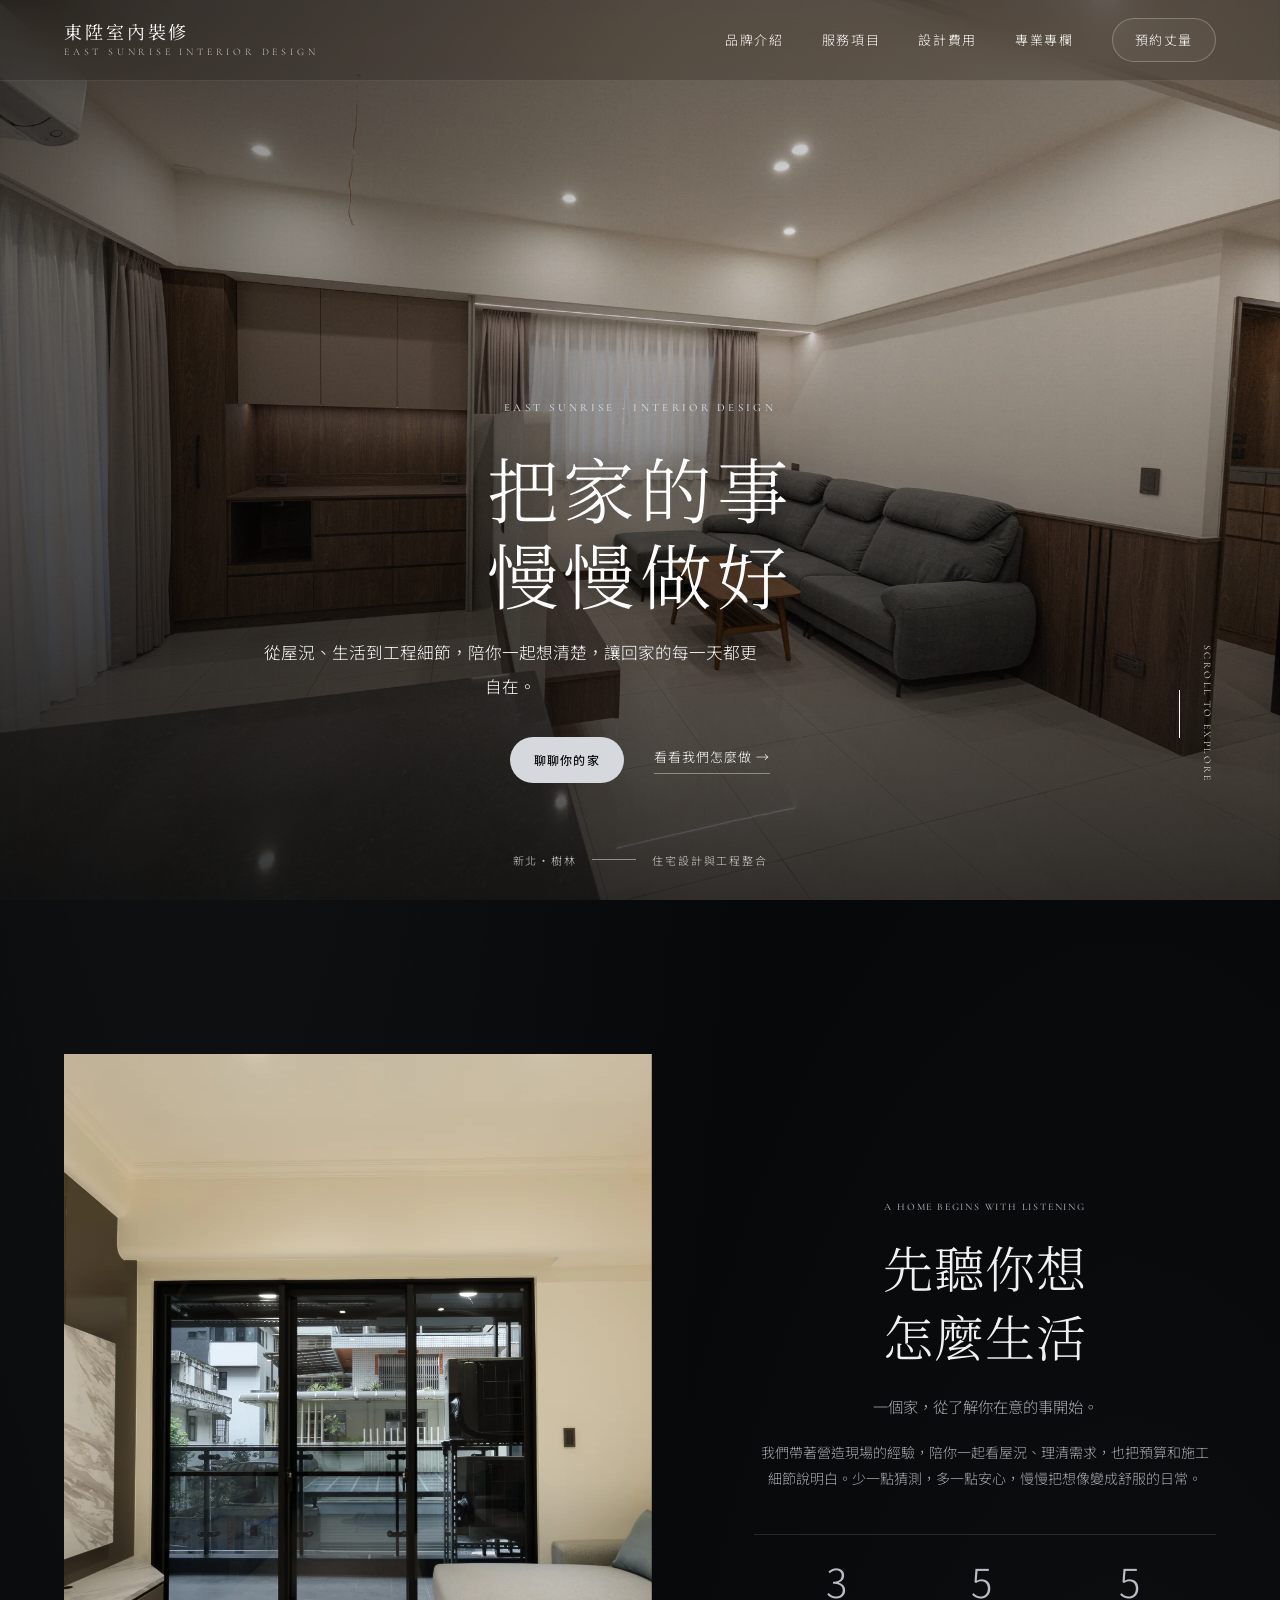
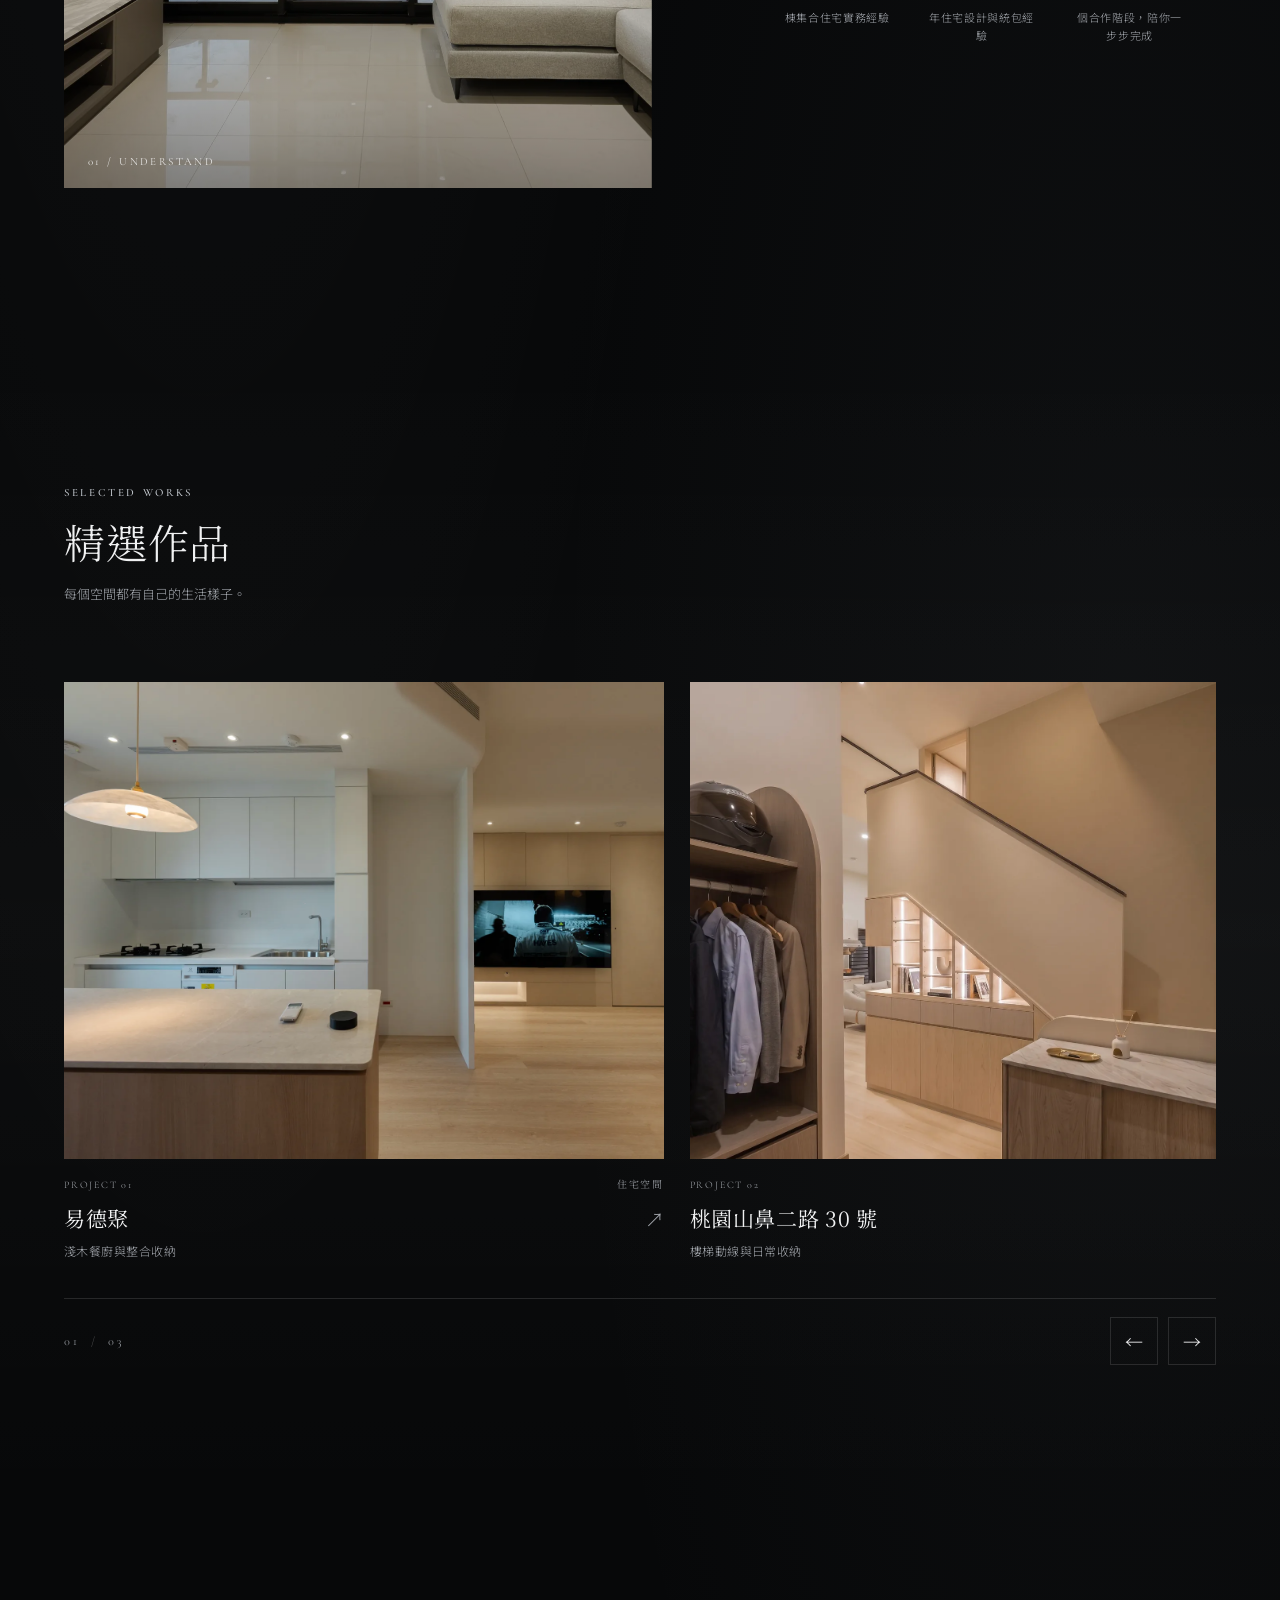
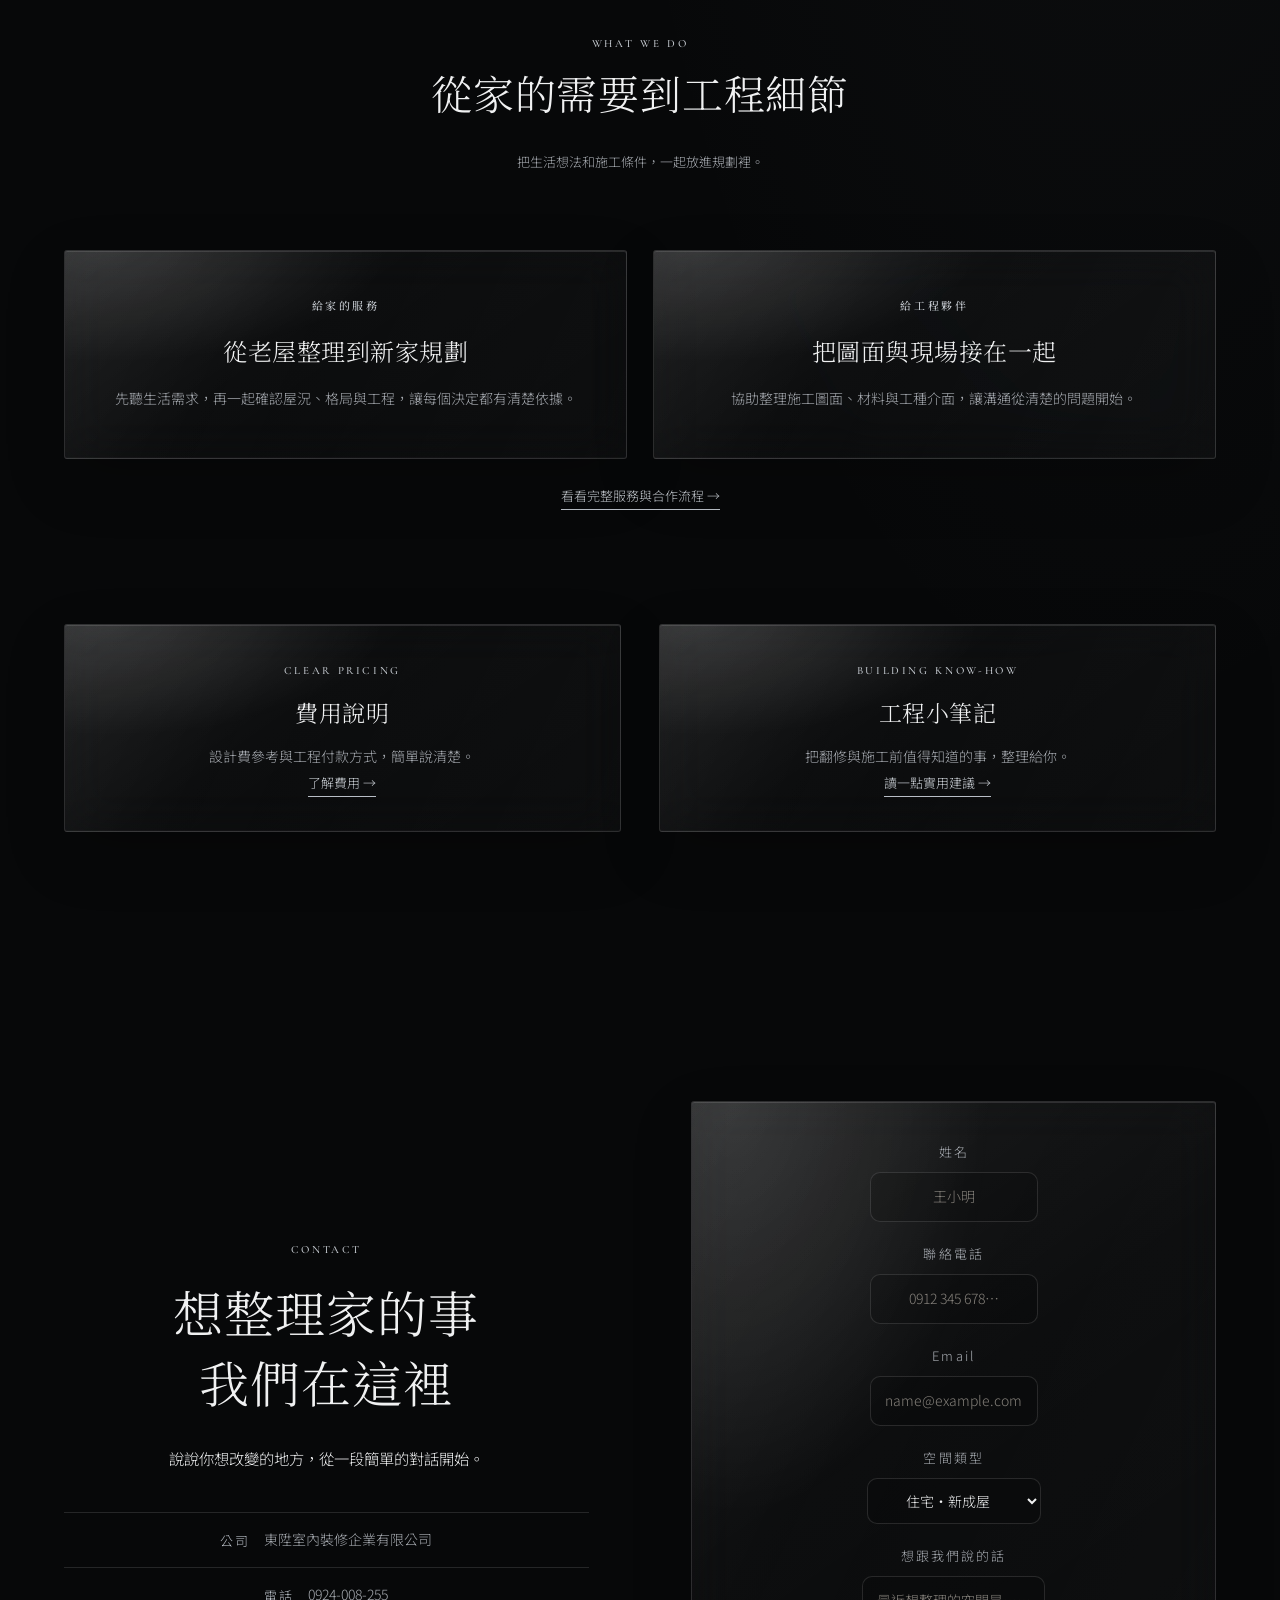
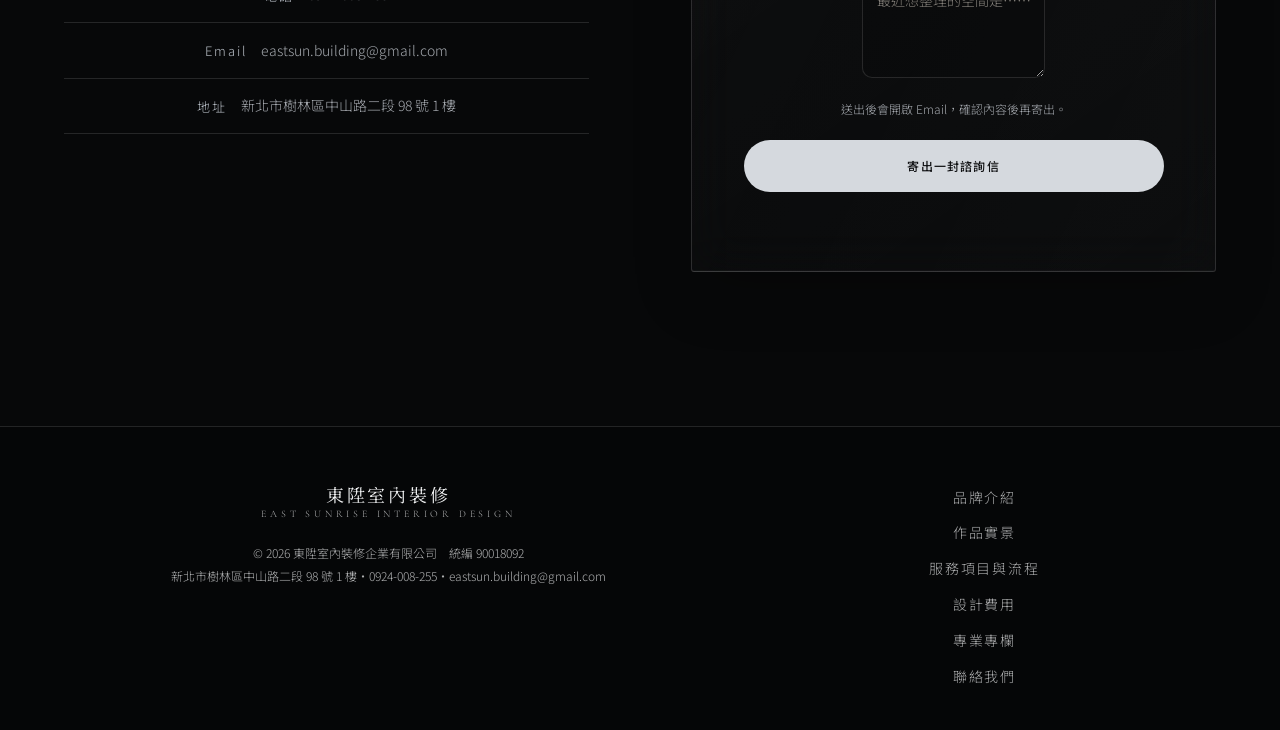
==== commit 0205a716: "Refine site typography and work carousel Co-authored-by: Copilot <223556219+Copilot@users.noreply.gi" ====
--- a/index.html
+++ b/index.html
@@ -108,27 +108,42 @@
           <h2>精選作品</h2>
           <p class="head-note" style="margin-top:14px">每個空間都有自己的生活樣子。</p>
         </div>
-        <div class="filters" role="group" aria-label="作品分類">
-          <button class="active" data-filter="all" aria-pressed="true">全部</button>
-          <button data-filter="yideju" aria-pressed="false">易德聚</button>
-          <button data-filter="taoyuan" aria-pressed="false">桃園山鼻</button>
-          <button data-filter="xindian" aria-pressed="false">新店中央五街</button>
-        </div>
-      </div>
-
-      <div class="grid" id="grid">
-        <article class="card reveal" data-cat="yideju" data-id="0" tabindex="0" role="button" aria-haspopup="dialog" aria-label="查看作品：易德聚住宅空間">
-          <img width="1800" height="1200" loading="lazy" src="images/projects/yideju-01.webp" alt="易德聚住宅餐廚空間，淺木色中島與整合式收納">
-          <div class="card-info"><span>住宅空間 · 實景紀錄</span><h3>易德聚住宅空間</h3></div>
-        </article>
-        <article class="card reveal d1" data-cat="taoyuan" data-id="1" tabindex="0" role="button" aria-haspopup="dialog" aria-label="查看作品：桃園山鼻二路30號">
-          <img width="1800" height="1200" loading="lazy" src="images/projects/taoyuan-shanbi-01.webp" alt="桃園山鼻住宅樓梯與衣物收納空間，木質階梯連接上下樓層">
-          <div class="card-info"><span>住宅空間 · 實景紀錄</span><h3>桃園山鼻二路30號</h3></div>
-        </article>
-        <article class="card reveal d2" data-cat="xindian" data-id="2" tabindex="0" role="button" aria-haspopup="dialog" aria-label="查看作品：新店區中央五街113號華廈">
-          <img width="1800" height="1200" loading="lazy" src="images/projects/xindian-central-01.webp" alt="新店中央五街住宅廚房，深色櫥櫃搭配明亮檯面">
-          <div class="card-info"><span>住宅空間 · 實景紀錄</span><h3>新店中央五街113號</h3></div>
-        </article>
+      </div>
+
+      <div class="works-carousel reveal" role="region" aria-label="住宅空間作品輪播">
+        <div class="works-track" id="projectsTrack" tabindex="0">
+        <article class="card" data-id="0" tabindex="0" role="button" aria-roledescription="投影片" aria-label="作品 1，共 3 件：易德聚住宅空間" aria-haspopup="dialog">
+          <div class="card-media"><img width="1800" height="1200" loading="lazy" src="images/projects/yideju-01.webp" alt="易德聚住宅餐廚空間，淺木色中島與整合式收納"></div>
+          <div class="card-info">
+            <div class="card-meta"><span>PROJECT 01</span><span>住宅空間</span></div>
+            <div class="card-title"><h3>易德聚</h3><span class="card-arrow" aria-hidden="true">↗</span></div>
+            <p>淺木餐廚與整合收納</p>
+          </div>
+        </article>
+        <article class="card" data-id="1" tabindex="0" role="button" aria-roledescription="投影片" aria-label="作品 2，共 3 件：桃園山鼻二路30號" aria-haspopup="dialog">
+          <div class="card-media"><img width="1800" height="1200" loading="lazy" src="images/projects/taoyuan-shanbi-01.webp" alt="桃園山鼻住宅樓梯與衣物收納空間，木質階梯連接上下樓層"></div>
+          <div class="card-info">
+            <div class="card-meta"><span>PROJECT 02</span><span>桃園・住宅</span></div>
+            <div class="card-title"><h3>桃園山鼻二路 30 號</h3><span class="card-arrow" aria-hidden="true">↗</span></div>
+            <p>樓梯動線與日常收納</p>
+          </div>
+        </article>
+        <article class="card" data-id="2" tabindex="0" role="button" aria-roledescription="投影片" aria-label="作品 3，共 3 件：新店中央五街 113 號住宅" aria-haspopup="dialog">
+          <div class="card-media"><img width="1800" height="1200" loading="lazy" src="images/projects/xindian-central-01.webp" alt="新店中央五街住宅廚房，深色櫥櫃搭配明亮檯面"></div>
+          <div class="card-info">
+            <div class="card-meta"><span>PROJECT 03</span><span>新店・住宅</span></div>
+            <div class="card-title"><h3>新店中央五街 113 號</h3><span class="card-arrow" aria-hidden="true">↗</span></div>
+            <p>不同樓層的居家日常</p>
+          </div>
+        </article>
+        </div>
+        <div class="works-controls">
+          <span class="works-count" id="worksCount" aria-live="polite">01 <i>/</i> 03</span>
+          <div class="works-arrows">
+            <button id="worksPrev" type="button" aria-label="上一件作品" disabled>←</button>
+            <button id="worksNext" type="button" aria-label="下一件作品">→</button>
+          </div>
+        </div>
       </div>
     </div>
   </section>
--- a/styles.css
+++ b/styles.css
@@ -10,7 +10,7 @@
 }
 *{box-sizing:border-box;margin:0;padding:0}
 html{scroll-behavior:smooth;scroll-padding-top:70px}
-body{background:radial-gradient(ellipse at 16% 0%,rgba(255,255,255,.045),transparent 38%),radial-gradient(ellipse at 88% 42%,rgba(139,148,160,.055),transparent 36%),var(--bg);color:var(--ink);font-family:var(--sans);font-size:15px;font-weight:300;line-height:1.8;-webkit-font-smoothing:antialiased;overflow-x:hidden}
+body{background:radial-gradient(ellipse at 16% 0%,rgba(255,255,255,.045),transparent 38%),radial-gradient(ellipse at 88% 42%,rgba(139,148,160,.055),transparent 36%),var(--bg);color:var(--ink);font-family:var(--sans);font-size:14px;font-weight:300;line-height:1.85;-webkit-font-smoothing:antialiased;overflow-x:hidden}
 img{display:block;max-width:100%}
 a{color:inherit;text-decoration:none}
 ul,ol{list-style:none}
@@ -24,14 +24,14 @@
 em{font-style:italic;color:var(--brass);font-family:var(--serif)}
 
 h1,h2,h3{text-wrap:balance;font-family:var(--serif-zh);font-weight:300;line-height:1.3;letter-spacing:.02em}
-h2{font-size:clamp(28px,3.8vw,52px)}
-.eyebrow{font-family:var(--serif);font-size:12px;letter-spacing:.24em;color:var(--brass-text);margin-bottom:18px;font-weight:500}
+h2{font-size:clamp(24px,3.1vw,42px)}
+.eyebrow{font-family:var(--serif);font-size:11px;letter-spacing:.24em;color:var(--brass-text);margin-bottom:16px;font-weight:500}
 .eyebrow.light{color:#d4d8dd}
-.lead{font-size:clamp(15px,1.35vw,17px);color:var(--ink);margin-bottom:20px}
+.lead{font-size:clamp(14px,1.2vw,16px);color:var(--ink);margin-bottom:20px}
 .inner-page{padding-top:78px}
 .inner-page .nav{color:var(--ink)}
 .page-hero{background:linear-gradient(135deg,rgba(255,255,255,.035),transparent 65%);border-bottom:1px solid var(--line);padding:clamp(62px,8vw,104px) 0 clamp(42px,6vw,72px)}
-.page-hero h1{font-size:clamp(34px,5.2vw,66px);margin-bottom:24px}
+.page-hero h1{font-size:clamp(30px,4.4vw,56px);margin-bottom:20px}
 .page-hero .lead{max-width:760px;color:var(--ink-2);margin-bottom:30px}
 .breadcrumbs{font-size:12px;color:var(--ink-2);letter-spacing:.08em}
 .breadcrumbs a:hover{color:var(--brass)}
@@ -40,9 +40,9 @@
 .nav{position:fixed;inset:0 0 auto 0;z-index:50;display:flex;justify-content:space-between;align-items:center;padding:18px var(--gutter);color:#fff;background:rgba(8,9,11,.3);backdrop-filter:blur(22px) saturate(140%);-webkit-backdrop-filter:blur(22px) saturate(140%);border-bottom:1px solid rgba(255,255,255,.1);transition:background .45s,color .45s,box-shadow .45s}
 .nav.solid{background:rgba(8,9,11,.78);backdrop-filter:blur(26px) saturate(150%);-webkit-backdrop-filter:blur(26px) saturate(150%);color:var(--ink);box-shadow:0 1px 0 var(--line),0 12px 34px rgba(0,0,0,.22)}
 .brand{display:flex;flex-direction:column;line-height:1.1}
-.brand-zh{font-family:var(--serif-zh);font-size:20px;letter-spacing:.18em;font-weight:400}
-.brand-en{font-family:var(--serif);font-size:11px;letter-spacing:.42em;opacity:.75;margin-top:5px}
-.menu{display:flex;gap:clamp(18px,3vw,44px);align-items:center;font-size:14px;letter-spacing:.14em}
+.brand-zh{font-family:var(--serif-zh);font-size:18px;letter-spacing:.16em;font-weight:400}
+.brand-en{font-family:var(--serif);font-size:10px;letter-spacing:.38em;opacity:.75;margin-top:5px}
+.menu{display:flex;gap:clamp(18px,3vw,44px);align-items:center;font-size:13px;letter-spacing:.12em}
 .menu a{position:relative;padding:4px 0}
 .menu a:not(.menu-cta)::after{content:"";position:absolute;left:0;bottom:0;width:100%;height:1px;background:currentColor;transform:scaleX(0);transform-origin:right;transition:transform .5s var(--ease)}
 .menu a:not(.menu-cta):hover::after{transform:scaleX(1);transform-origin:left}
@@ -64,9 +64,9 @@
 .hero h1,.hero-sub{text-shadow:0 2px 24px rgba(0,0,0,.35)}
 .hero-content{position:relative;padding:0 var(--gutter) clamp(56px,9vh,96px);max-width:1360px;margin:0 auto;width:100%}
 .hero-panel{width:min(650px,100%);padding:clamp(26px,4vw,48px);border:1px solid rgba(255,255,255,.22);border-radius:24px;background:linear-gradient(135deg,rgba(255,255,255,.14),rgba(255,255,255,.045) 42%,rgba(9,10,12,.24));backdrop-filter:blur(28px) saturate(145%);-webkit-backdrop-filter:blur(28px) saturate(145%);box-shadow:inset 0 1px 0 rgba(255,255,255,.2),inset 0 -1px 0 rgba(255,255,255,.035),0 30px 90px rgba(0,0,0,.4)}
-.hero h1{font-size:clamp(36px,5.4vw,76px);font-weight:300;line-height:1.2;margin-bottom:20px}
+.hero h1{font-size:clamp(32px,4.4vw,60px);font-weight:300;line-height:1.25;margin-bottom:18px}
 .hero h1 em{color:#e4e7eb}
-.hero-sub{max-width:460px;font-size:clamp(14px,1.2vw,16px);opacity:.9;margin-bottom:28px}
+.hero-sub{max-width:460px;font-size:clamp(13px,1.1vw,15px);opacity:.9;margin-bottom:26px}
 .hero-actions{display:flex;gap:22px;align-items:center;flex-wrap:wrap}
 .hero-content>*{opacity:0;transform:translateY(20px);animation:rise 1s var(--ease) .2s forwards}
 @keyframes rise{to{opacity:1;transform:none}}
@@ -76,7 +76,7 @@
 @keyframes drip{0%{transform:translateY(-100%)}60%,100%{transform:translateY(100%)}}
 
 /* BUTTONS */
-.btn{display:inline-block;padding:13px 28px;border-radius:999px;font-size:13px;letter-spacing:.1em;transition:background .35s,color .35s,transform .35s var(--ease),box-shadow .35s}
+.btn{display:inline-block;padding:12px 24px;border-radius:999px;font-size:12px;letter-spacing:.1em;transition:background .35s,color .35s,transform .35s var(--ease),box-shadow .35s}
 .btn:hover{transform:translateY(-2px);box-shadow:0 8px 28px rgba(0,0,0,.24)}
 .btn-light,.btn-dark{background:#d5d9de;color:#101113;font-weight:500}
 .btn-light:hover,.btn-dark:hover{background:#f0f2f4;color:#090a0c}
@@ -95,27 +95,34 @@
 /* PROJECTS */
 .projects{background:linear-gradient(180deg,transparent,rgba(255,255,255,.025),transparent)}
 .section-head{display:flex;justify-content:space-between;align-items:flex-end;gap:30px;flex-wrap:wrap;margin-bottom:clamp(36px,5vw,64px)}
-.head-note{color:var(--ink-2);max-width:320px;font-size:14px}
-.filters{display:flex;gap:6px;flex-wrap:wrap}
-.filters button{padding:7px 15px;border-radius:999px;font-size:12px;letter-spacing:.08em;color:var(--ink-2);border:1px solid var(--line);background:var(--glass);transition:color .3s,border-color .3s,background .3s}
-.filters button:hover{color:var(--ink);background:var(--glass-hover)}
-.filters button.active{color:var(--dark);border-color:var(--brass);background:var(--brass)}
-.grid{display:grid;grid-template-columns:repeat(12,1fr);grid-auto-rows:clamp(190px,24vw,340px);gap:clamp(12px,1.6vw,22px)}
-.card{position:relative;overflow:hidden;cursor:pointer;grid-column:span 4;background:var(--bg-2);border:1px solid var(--line);border-radius:18px;transition:opacity .5s,transform .5s var(--ease),border-color .4s}
-.c-lg{grid-column:span 8;grid-row:span 2}
-.c-tall{grid-column:span 4;grid-row:span 2}
-.c-wide{grid-column:span 8}
-.card.hide{display:none}
-.grid.filtered .card{grid-column:span 4;grid-row:span 1}
-.card img{width:100%;height:100%;object-fit:cover;transition:transform 1.4s var(--ease),filter .6s}
-.card::after{content:"";position:absolute;inset:0;background:linear-gradient(180deg,transparent 45%,rgba(15,13,11,.72));opacity:.85;transition:opacity .5s}
-.card:hover img,.card:focus-visible img{transform:scale(1.06)}
-.card:focus-visible{outline-offset:-4px;outline-color:#fff}
-.card-info{position:absolute;left:0;right:0;bottom:0;padding:22px 26px;z-index:2;color:#fff;transform:translateY(8px);transition:transform .6s var(--ease)}
-.card:hover .card-info{transform:none}
-.card:hover{border-color:rgba(220,225,231,.42)}
-.card-info span{font-size:12px;letter-spacing:.22em;opacity:.8}
-.card-info h3{font-size:clamp(18px,1.8vw,24px);margin-top:2px}
+.head-note{color:var(--ink-2);max-width:320px;font-size:13px}
+.works-carousel{width:100%}
+.works-track{display:flex;gap:clamp(16px,2vw,28px);overflow-x:auto;overscroll-behavior-x:contain;scroll-snap-type:x mandatory;scroll-behavior:smooth;padding:0 0 8px;scrollbar-width:none}
+.works-track::-webkit-scrollbar{display:none}
+.works-track:focus-visible{outline-offset:8px}
+.card{position:relative;flex:0 0 clamp(320px,48vw,600px);overflow:hidden;cursor:pointer;scroll-snap-align:start;background:transparent;border:0;border-radius:0;text-align:left}
+.card-media{position:relative;aspect-ratio:1.26;overflow:hidden;background:var(--bg-2)}
+.card img{position:absolute;inset:0;width:100%;height:100%;object-fit:cover;transition:transform 1.1s var(--ease),filter .6s}
+.card:hover img,.card:focus-visible img{transform:scale(1.025);filter:brightness(.84)}
+.card:focus-visible{outline-offset:5px;outline-color:#fff}
+.card-info{padding:17px 0 8px;color:var(--ink);text-align:left}
+.card-meta{display:flex;justify-content:space-between;align-items:center;gap:12px;color:var(--ink-2);font-family:var(--serif);font-size:10px;letter-spacing:.18em}
+.card-title{display:flex;justify-content:space-between;align-items:center;gap:16px;margin-top:7px}
+.card-info h3{font-size:clamp(18px,1.65vw,22px);font-weight:400;letter-spacing:.03em}
+.card-arrow{color:var(--ink-2);font-size:19px;transition:transform .4s var(--ease),color .3s}
+.card:hover .card-arrow,.card:focus-visible .card-arrow{transform:translate(3px,-3px);color:var(--ink)}
+.card-info>p{margin-top:4px;color:var(--ink-2);font-size:12px;letter-spacing:.04em}
+.works-controls{display:flex;justify-content:space-between;align-items:center;margin-top:20px;padding-top:18px;border-top:1px solid var(--line)}
+.works-count{font-family:var(--serif);font-size:12px;letter-spacing:.16em;color:var(--ink-2);font-variant-numeric:tabular-nums}
+.works-count i{padding:0 6px;color:rgba(255,255,255,.28);font-style:normal}
+.works-arrows{display:flex;gap:10px}
+.works-arrows button{display:grid;place-items:center;width:48px;height:48px;border:1px solid var(--line);color:var(--ink);font-size:18px;transition:background .3s,border-color .3s,color .3s,opacity .3s}
+.works-arrows button:hover:not(:disabled){background:var(--ink);border-color:var(--ink);color:var(--dark)}
+.works-arrows button:focus-visible{outline-offset:4px}
+.works-arrows button:disabled{opacity:.35;cursor:default}
+.projects .section-head{align-items:flex-start;text-align:left}
+.projects .section-head>div{width:auto}
+.projects .head-note{max-width:none;margin-inline:0}
 
 /* PHILOSOPHY */
 .phil-grid{display:grid;grid-template-columns:1fr 1fr;gap:clamp(40px,8vw,130px);align-items:center}
@@ -124,7 +131,7 @@
 .phil-text h2{margin-bottom:46px}
 .phil-text dl>div{padding:24px 0;border-top:1px solid var(--line)}
 .phil-text dl>div:last-child{border-bottom:1px solid var(--line)}
-.phil-text dt{font-family:var(--serif-zh);font-size:18px;letter-spacing:.06em;margin-bottom:6px}
+.phil-text dt{font-family:var(--serif-zh);font-size:16px;letter-spacing:.06em;margin-bottom:6px}
 .phil-text dd{color:var(--ink-2)}
 
 /* SERVICES */
@@ -133,11 +140,11 @@
 .service-track{padding:clamp(22px,3vw,38px);border:1px solid var(--line);border-radius:20px;background:var(--glass);backdrop-filter:blur(14px);-webkit-backdrop-filter:blur(14px);box-shadow:0 18px 55px rgba(0,0,0,.12)}
 .service-track .eyebrow{display:flex;justify-content:space-between;align-items:center;margin-bottom:18px}
 .service-track .eyebrow span{font-family:var(--sans);font-size:12px;letter-spacing:.12em;border:1px solid var(--line);border-radius:99px;padding:3px 10px}
-.service-track h3{font-size:clamp(20px,2.2vw,28px);margin-bottom:24px}
+.service-track h3{font-size:clamp(18px,1.9vw,24px);margin-bottom:20px}
 .service-track ul{border-top:1px solid var(--line)}
 .service-track li{padding:18px 0;border-bottom:1px solid var(--line)}
-.service-track li strong{display:block;font-family:var(--serif-zh);font-size:16px;font-weight:400;margin-bottom:4px}
-.service-track li span{display:block;color:var(--ink-2);font-size:13px}
+.service-track li strong{display:block;font-family:var(--serif-zh);font-size:15px;font-weight:400;margin-bottom:4px}
+.service-track li span{display:block;color:var(--ink-2);font-size:12px}
 .service-track>p:not(.eyebrow){color:var(--ink-2)}
 
 /* PRICING */
@@ -145,26 +152,26 @@
 .pricing-grid{display:grid;grid-template-columns:1.35fr .8fr;gap:clamp(24px,4vw,56px);align-items:start}
 .price-panel,.payment-panel{padding:clamp(22px,3.5vw,40px);background:var(--glass);border:1px solid var(--line);border-radius:20px;backdrop-filter:blur(14px);-webkit-backdrop-filter:blur(14px)}
 .price-panel,.payment-panel{min-width:0}
-.pricing h3{font-size:24px;margin-bottom:24px}
+.pricing h3{font-size:21px;margin-bottom:20px}
 .table-scroll{overflow-x:auto}
-.price-panel table{width:100%;border-collapse:collapse;text-align:left;font-size:14px}
-.price-panel th,.price-panel td{padding:15px 12px;border-bottom:1px solid var(--line);vertical-align:top}
+.price-panel table{width:100%;border-collapse:collapse;text-align:left;font-size:13px}
+.price-panel th,.price-panel td{padding:13px 10px;border-bottom:1px solid var(--line);vertical-align:top}
 .price-panel thead th{font-size:12px;letter-spacing:.1em;color:var(--brass-text);white-space:nowrap}
 .price-panel tbody th{font-weight:500;white-space:nowrap}
 .price-panel tbody td:nth-child(2){font-weight:500;white-space:nowrap}
 .pricing-note{font-size:13px;color:var(--ink-2);margin-top:20px}
 .payment-list li{position:relative;display:grid;grid-template-columns:1fr auto;gap:4px 16px;padding:18px 0;border-top:1px solid var(--line)}
 .payment-list li:last-child{border-bottom:1px solid var(--line)}
-.payment-list li span{font-size:14px;color:var(--ink-2)}
-.payment-list li b{font-family:var(--serif);font-size:30px;font-weight:400;color:var(--brass-text);line-height:1}
-.payment-list li p{grid-column:1/-1;font-size:14px}
+.payment-list li span{font-size:13px;color:var(--ink-2)}
+.payment-list li b{font-family:var(--serif);font-size:26px;font-weight:400;color:var(--brass-text);line-height:1}
+.payment-list li p{grid-column:1/-1;font-size:13px}
 .pricing-cta{text-align:right;margin-top:24px}
-.text-link{border-bottom:1px solid var(--brass);padding-bottom:4px;color:var(--brass-text);font-size:14px}
+.text-link{border-bottom:1px solid var(--brass);padding-bottom:4px;color:var(--brass-text);font-size:13px}
 .home-links{padding-top:0}
 .pricing-single{max-width:100%;padding:clamp(24px,5vw,64px)}
 .payment-section{background:var(--bg)}
 .pricing-aside{padding:clamp(22px,3.5vw,40px);border:1px solid var(--line);border-radius:20px;background:var(--glass);backdrop-filter:blur(14px);-webkit-backdrop-filter:blur(14px)}
-.pricing-aside h3{font-size:clamp(20px,2.2vw,27px);margin-bottom:20px}
+.pricing-aside h3{font-size:clamp(18px,2vw,24px);margin-bottom:18px}
 .pricing-aside ul{list-style:disc;padding-left:20px;color:var(--ink-2)}
 .pricing-aside li{padding:8px 0}
 .pricing-aside>p:last-child{font-size:13px;color:var(--ink-2);margin-top:20px}
@@ -172,21 +179,21 @@
 .faq-wrap{max-width:920px}
 .faq-list details{border-top:1px solid var(--line);padding:18px 0}
 .faq-list details:last-child{border-bottom:1px solid var(--line)}
-.faq-list summary{cursor:pointer;font-family:var(--serif-zh);font-size:16px}
+.faq-list summary{cursor:pointer;font-family:var(--serif-zh);font-size:15px}
 .faq-list details p{padding-top:12px;color:var(--ink-2)}
 
 /* EDITORIAL */
 .article-section,.article-alt{background:transparent}
 .article-wrap{max-width:960px;margin:0 auto;padding:clamp(24px,5vw,64px);border:1px solid var(--line);border-radius:24px;background:var(--glass);backdrop-filter:blur(14px);-webkit-backdrop-filter:blur(14px);box-shadow:0 24px 70px rgba(0,0,0,.16)}
 .article-header{max-width:790px;margin:0 auto clamp(30px,4vw,48px)}
-.article-header h2{font-size:clamp(27px,3.8vw,46px);margin-bottom:24px}
-.article-lead{font-size:clamp(15px,1.45vw,17px);color:var(--ink-2)}
-.article-body h3{font-size:clamp(20px,2.4vw,27px);margin:42px 0 14px}
-.article-body p{font-size:14px;color:var(--ink-2);margin:14px 0}
+.article-header h2{font-size:clamp(24px,3.3vw,40px);margin-bottom:20px}
+.article-lead{font-size:clamp(14px,1.2vw,16px);color:var(--ink-2)}
+.article-body h3{font-size:clamp(18px,2vw,23px);margin:36px 0 12px}
+.article-body p{font-size:13px;color:var(--ink-2);margin:13px 0}
 .article-body .text-link{display:inline-block;margin-top:10px}
 .article-table{margin:24px 0}
-.article-table table{width:100%;min-width:620px;border-collapse:collapse;text-align:left;font-size:14px}
-.article-table th,.article-table td{padding:14px 12px;border-bottom:1px solid var(--line);vertical-align:top}
+.article-table table{width:100%;min-width:620px;border-collapse:collapse;text-align:left;font-size:13px}
+.article-table th,.article-table td{padding:12px 10px;border-bottom:1px solid var(--line);vertical-align:top}
 .article-table thead th{font-size:12px;color:var(--brass-text);letter-spacing:.1em}
 .article-table tbody th{font-weight:500;white-space:nowrap}
 .article-list{list-style:decimal;padding-left:24px;color:var(--ink-2)}
@@ -195,7 +202,7 @@
 .article-body .faq-list{margin-top:20px}
 .article-cta{margin-top:clamp(30px,5vw,54px);padding:clamp(20px,3vw,32px);border:1px solid var(--line);border-radius:18px;background:rgba(255,255,255,.035)}
 .article-alt .article-cta{background:rgba(255,255,255,.035)}
-.article-cta h3{font-size:clamp(20px,2.4vw,27px);margin-bottom:10px}
+.article-cta h3{font-size:clamp(18px,2vw,23px);margin-bottom:10px}
 .article-cta p{color:var(--ink-2);margin-bottom:22px}
 .article-cta .btn{width:auto}
 
@@ -203,7 +210,7 @@
 .contact-cta{background:transparent;color:var(--on-dark);padding:clamp(42px,6vw,76px) 0}
 .contact-cta .wrap{padding-top:clamp(26px,4vw,42px);padding-bottom:clamp(26px,4vw,42px);border:1px solid var(--line);border-radius:22px;background:linear-gradient(120deg,rgba(255,255,255,.09),rgba(255,255,255,.025) 65%,rgba(255,255,255,.045));backdrop-filter:blur(24px) saturate(135%);-webkit-backdrop-filter:blur(24px) saturate(135%)}
 .cta-inner{display:flex;justify-content:space-between;align-items:center;gap:36px}
-.cta-inner h2{max-width:720px;font-size:clamp(25px,3.5vw,40px)}
+.cta-inner h2{max-width:720px;font-size:clamp(23px,3vw,36px)}
 .cta-inner .eyebrow{margin-bottom:14px}
 .cta-actions{display:flex;flex-direction:column;align-items:flex-start;gap:22px;flex-shrink:0}
 .process-note{color:var(--on-dark);opacity:.72}
@@ -214,7 +221,7 @@
 .insight-card{padding:clamp(22px,3vw,36px);border:1px solid var(--line);border-radius:20px;background:var(--glass);backdrop-filter:blur(14px);-webkit-backdrop-filter:blur(14px);transition:background .3s,border-color .3s}
 .insight-card:hover{background:var(--glass-hover);border-color:rgba(220,225,231,.34)}
 .insight-card .eyebrow{margin-bottom:16px}
-.insight-card h3{font-size:clamp(19px,2vw,26px);margin-bottom:18px}
+.insight-card h3{font-size:clamp(18px,1.8vw,23px);margin-bottom:16px}
 .insight-card>p:not(.eyebrow){color:var(--ink-2)}
 .insight-card details{margin-top:22px;border-top:1px solid var(--line);padding-top:14px}
 .insight-card summary{cursor:pointer;font-size:14px;color:var(--brass-text);letter-spacing:.08em}
@@ -229,14 +236,14 @@
 .steps li{padding-top:22px;border-top:1px solid rgba(239,233,222,.2);position:relative}
 .steps li::before{content:"";position:absolute;top:-1px;left:0;width:100%;height:1px;background:var(--brass);transform:scaleX(0);transform-origin:left;transition:transform 1.2s var(--ease) .3s}
 .steps li.in::before{transform:scaleX(1)}
-.steps b{font-family:var(--serif);font-weight:300;font-size:36px;color:var(--brass);display:block;line-height:1;margin-bottom:16px}
-.steps h3{font-size:20px;margin-bottom:12px}
+.steps b{font-family:var(--serif);font-weight:300;font-size:30px;color:var(--brass);display:block;line-height:1;margin-bottom:14px}
+.steps h3{font-size:18px;margin-bottom:10px}
 .steps p{font-size:14px;opacity:.7}
 
 /* QUOTE */
 .quote{background:transparent;text-align:center}
-blockquote{font-family:var(--serif-zh);font-weight:300;font-size:clamp(22px,3vw,40px);line-height:1.7;max-width:900px;margin:0 auto}
-blockquote cite{display:block;margin-top:34px;font-family:var(--sans);font-style:normal;font-size:14px;letter-spacing:.2em;color:var(--ink-2)}
+blockquote{font-family:var(--serif-zh);font-weight:300;font-size:clamp(20px,2.6vw,34px);line-height:1.7;max-width:900px;margin:0 auto}
+blockquote cite{display:block;margin-top:30px;font-family:var(--sans);font-style:normal;font-size:12px;letter-spacing:.2em;color:var(--ink-2)}
 
 /* CONTACT */
 .contact-grid{display:grid;grid-template-columns:1fr 1fr;gap:clamp(40px,8vw,130px)}
@@ -282,11 +289,11 @@
 .dlg-gallery-controls button:disabled{opacity:.45}
 .dlg-gallery-controls span{min-width:58px;font-size:12px;letter-spacing:.12em}
 .dlg-body{padding:clamp(24px,4vw,52px)}
-.dlg-body h3{font-size:clamp(26px,3.4vw,42px);margin-bottom:14px}
+.dlg-body h3{font-size:clamp(24px,2.8vw,34px);margin-bottom:12px}
 .dlg-body>p:not(.eyebrow){color:var(--ink-2);max-width:680px}
 .dlg-spec{display:flex;flex-wrap:wrap;gap:12px 48px;margin-top:30px;padding-top:24px;border-top:1px solid var(--line)}
 .dlg-spec dt{font-size:12px;letter-spacing:.2em;color:var(--brass-text)}
-.dlg-spec dd{font-size:16px}
+.dlg-spec dd{font-size:14px}
 .dlg-close{position:absolute;top:14px;right:14px;z-index:5;width:44px;height:44px;background:rgba(12,13,15,.78);color:var(--ink);border:1px solid var(--line);backdrop-filter:blur(12px);border-radius:50%;font-size:16px;transition:background .3s,color .3s}
 .dlg-close:hover{background:var(--brass);color:var(--dark)}
 
@@ -300,19 +307,13 @@
   .about-grid,.phil-grid,.contact-grid{grid-template-columns:1fr}
   .steps{grid-template-columns:repeat(2,1fr);row-gap:44px}
   .pricing-grid{grid-template-columns:1fr}
-  .grid{grid-template-columns:repeat(2,1fr);grid-auto-rows:clamp(180px,38vw,300px)}
-  .grid{grid-auto-flow:dense}
-  .card,.c-tall{grid-column:span 1;grid-row:span 1}
-  .c-lg,.c-wide{grid-column:span 2;grid-row:span 1}
-  .grid.filtered .card{grid-column:span 1;grid-row:span 1}
   .phil-img{aspect-ratio:4/3}
   .foot-grid{grid-template-columns:1fr}
 }
 @media(max-width:760px){
   .burger{display:block}
-  .grid{grid-template-columns:1fr}
-  .card,.c-tall,.c-lg,.c-wide,.grid.filtered .card{grid-column:span 1}
-  .menu{position:fixed;inset:0;background:rgba(7,8,10,.88);backdrop-filter:blur(30px) saturate(140%);-webkit-backdrop-filter:blur(30px) saturate(140%);color:var(--on-dark);flex-direction:column;justify-content:center;gap:24px;font-size:18px;letter-spacing:.14em;opacity:0;visibility:hidden;transition:opacity .5s var(--ease),visibility .5s}
+  .card{flex-basis:84%}
+  .menu{position:fixed;inset:0;background:rgba(7,8,10,.88);backdrop-filter:blur(30px) saturate(140%);-webkit-backdrop-filter:blur(30px) saturate(140%);color:var(--on-dark);flex-direction:column;justify-content:center;gap:22px;font-size:16px;letter-spacing:.12em;opacity:0;visibility:hidden;transition:opacity .5s var(--ease),visibility .5s}
   .menu.open{opacity:1;visibility:visible}
   .nav.open{color:var(--on-dark);background:transparent;box-shadow:none;backdrop-filter:none;border-color:transparent}
   .burger{z-index:60}.brand{position:relative;z-index:60}
@@ -337,7 +338,7 @@
 }
 @media(prefers-reduced-motion:reduce){
   *,*::before,*::after{animation:none!important;transition-duration:.01ms!important}
-  html{scroll-behavior:auto}
+  html,.works-track{scroll-behavior:auto}
   .js .reveal,.hero-content>*{opacity:1;transform:none}
 }
 
@@ -372,9 +373,6 @@
   border-radius:inherit;
   background:radial-gradient(ellipse at 0% 0%,rgba(255,255,255,.15),transparent 48%),linear-gradient(110deg,rgba(255,255,255,.05),transparent 42%);
 }
-.filters button.active{color:#101113;border-color:#d5d9de;background:#d5d9de}
-.filters button.active:hover{background:#f0f2f4;border-color:#f0f2f4}
-
 body::before{
   content:"";
   position:fixed;
@@ -397,7 +395,7 @@
 .hero-content{padding-bottom:clamp(86px,13vh,142px)}
 .hero-copy{width:min(760px,100%);padding:0;border:0;border-radius:0;background:none;backdrop-filter:none;-webkit-backdrop-filter:none;box-shadow:none}
 .hero-copy .eyebrow{margin-bottom:26px;letter-spacing:.3em}
-.hero h1{font-size:clamp(48px,8.4vw,112px);line-height:1.13;letter-spacing:.08em;margin-bottom:24px}
+.hero h1{font-size:clamp(40px,5.6vw,72px);line-height:1.2;letter-spacing:.065em;margin-bottom:20px}
 .hero-sub{max-width:500px;font-size:clamp(15px,1.3vw,18px);line-height:2;margin-bottom:34px}
 .hero-actions{gap:30px}
 .hero-location{position:absolute;left:var(--gutter);right:var(--gutter);bottom:30px;display:flex;align-items:center;gap:16px;font-size:11px;letter-spacing:.16em;color:rgba(255,255,255,.78)}
@@ -412,31 +410,25 @@
 .about-media.in img{transform:scale(1);clip-path:inset(0)}
 .about-media>span{position:absolute;z-index:1;left:24px;bottom:20px;font:11px var(--serif);letter-spacing:.22em;color:rgba(255,255,255,.8)}
 .about-copy{max-width:520px}
-.about-copy .eyebrow{font-size:11px;letter-spacing:.18em}
-.about-copy h2{font-size:clamp(36px,5.2vw,68px);line-height:1.42;margin-bottom:28px}
+.about-copy .eyebrow{font-size:10px;letter-spacing:.18em}
+.about-copy h2{font-size:clamp(32px,4vw,50px);line-height:1.38;margin-bottom:22px}
 .about-copy>p:not(.eyebrow){color:var(--ink-2)}
 .stats{gap:clamp(18px,3vw,36px);margin-top:42px;padding-top:26px}
 .stats li{min-width:78px}
-.stats b{font-family:var(--sans);font-size:clamp(34px,4vw,48px);font-weight:300;letter-spacing:.02em}
-.stats span{display:block;max-width:112px;line-height:1.6;margin-top:10px}
+.stats b{font-family:var(--sans);font-size:clamp(28px,3.2vw,40px);font-weight:300;letter-spacing:.02em}
+.stats span{display:block;max-width:112px;line-height:1.6;margin-top:8px;font-size:11px}
 .section-head{margin-bottom:clamp(42px,6vw,76px)}
 .section-head>div>.eyebrow{margin-bottom:12px}
 .projects{padding-top:clamp(82px,11vw,150px);padding-bottom:clamp(90px,12vw,160px)}
-.grid{grid-auto-rows:clamp(220px,28vw,390px);gap:clamp(8px,1.1vw,16px)}
-.card{border-radius:2px;border-color:rgba(255,255,255,.08)}
-.card img{transform:scale(1.08);transition:transform 1.8s var(--ease),filter .8s}
-.card.in img{transform:scale(1)}
-.card:hover img,.card:focus-visible img{transform:scale(1.045);filter:brightness(.82)}
-.card::after{background:linear-gradient(180deg,transparent 35%,rgba(5,6,7,.78));opacity:.8}
-.card-info{padding:clamp(18px,2.2vw,30px);transform:translateY(12px)}
-.card-info span{font-size:11px;letter-spacing:.16em}
-.card-info h3{font-size:clamp(18px,2vw,26px);margin-top:8px}
-.section-head h2{font-size:clamp(32px,4.7vw,62px)}
+.works-track{gap:clamp(16px,2vw,28px)}
+.card img{transform:scale(1);transition:transform 1.2s var(--ease),filter .8s}
+.card:hover img,.card:focus-visible img{transform:scale(1.025);filter:brightness(.84)}
+.section-head h2{font-size:clamp(26px,3.2vw,44px)}
 .service-track{border-radius:3px;padding:clamp(26px,3.6vw,48px)}
-.service-track h3{font-size:clamp(22px,2.5vw,32px)}
+.service-track h3{font-size:clamp(18px,1.9vw,24px)}
 .service-track li{padding:20px 0}
 .contact{padding-top:clamp(90px,12vw,160px);padding-bottom:clamp(90px,12vw,160px)}
-.contact h2{font-size:clamp(36px,5vw,64px);line-height:1.45}
+.contact h2{font-size:clamp(30px,4vw,50px);line-height:1.4}
 .form{border-radius:3px}
 .page-hero{position:relative;isolation:isolate;display:flex;align-items:flex-end;min-height:min(76svh,820px);overflow:hidden;padding:clamp(170px,25vh,250px) 0 clamp(50px,7vw,88px);border-bottom:0}
 .page-hero::before{content:"";position:absolute;inset:0;z-index:-2;background-position:center 48%;background-size:cover;transform:scale(1.04);animation:hero-arrive 2s cubic-bezier(.2,.65,.25,1) both}
@@ -446,8 +438,8 @@
 .insights-page .page-hero::before{background-image:url("images/east-sun-xindian-study.webp")}
 .page-hero .wrap{position:relative;width:100%}
 .page-hero .eyebrow{color:rgba(239,241,244,.75)}
-.page-hero h1{max-width:850px;font-size:clamp(44px,7vw,88px);line-height:1.35;letter-spacing:.08em;margin-bottom:20px}
-.page-hero .lead{max-width:620px;color:rgba(240,241,242,.78);font-size:clamp(15px,1.45vw,18px);line-height:2}
+.page-hero h1{max-width:850px;font-size:clamp(34px,5vw,64px);line-height:1.32;letter-spacing:.065em;margin-bottom:18px}
+.page-hero .lead{max-width:620px;color:rgba(240,241,242,.78);font-size:clamp(14px,1.2vw,16px);line-height:1.9}
 .breadcrumbs{display:flex;gap:12px;align-items:center;width:max-content;max-width:100%;margin-top:clamp(34px,5vw,62px);padding-top:14px;border-top:1px solid rgba(255,255,255,.35);color:rgba(255,255,255,.72)}
 .section{scroll-margin-top:70px}
 .js .reveal{transform:translateY(34px);transition:opacity .9s var(--ease),transform 1.05s var(--ease),clip-path 1.2s var(--ease)}
@@ -465,35 +457,35 @@
   .hero{min-height:680px;height:92svh}
   .hero-content{padding-bottom:116px}
   .hero-copy{width:100%}
-  .hero h1{font-size:clamp(48px,11vw,76px)}
+  .hero h1{font-size:clamp(38px,8vw,58px)}
   .hero-location{bottom:24px;font-size:9px;gap:10px}
   .hero-location i{width:24px}
   .scroll-hint{display:none}
   .about-grid{grid-template-columns:1fr;gap:36px}
   .about-media{min-height:0;aspect-ratio:4/3}
   .about-copy{max-width:unset}
-  .about-copy h2{font-size:clamp(36px,9vw,54px)}
+  .about-copy h2{font-size:clamp(32px,7.2vw,42px)}
   .stats{justify-content:space-between}
   .stats li{min-width:0}
   .stats span{max-width:105px}
   .page-hero{min-height:68svh;padding-top:170px;padding-bottom:42px}
-  .page-hero h1{font-size:clamp(40px,10vw,64px)}
+  .page-hero h1{font-size:clamp(34px,7.4vw,50px)}
   .page-hero::after{background:linear-gradient(90deg,rgba(5,6,7,.72),rgba(5,6,7,.24)),linear-gradient(0deg,rgba(5,6,7,.65),transparent 80%)}
   .contact-cta .wrap{padding:28px}
 }
 @media(max-width:480px){
   .hero{height:88svh;min-height:620px}
   .hero-content{padding-bottom:106px}
-  .hero h1{font-size:clamp(44px,12vw,58px);letter-spacing:.06em}
+  .hero h1{font-size:clamp(36px,9vw,48px);letter-spacing:.05em}
   .hero-actions{gap:20px}
   .hero-location{letter-spacing:.08em}
   .about{padding-top:82px;padding-bottom:82px}
   .about-media{aspect-ratio:3/3.4}
   .stats{gap:12px}
-  .stats b{font-size:34px}
-  .stats span{font-size:11px}
+  .stats b{font-size:28px}
+  .stats span{font-size:10px}
   .page-hero{min-height:620px}
-  .page-hero h1{font-size:42px}
+  .page-hero h1{font-size:34px}
 }
 @media(prefers-reduced-motion:reduce){
   .js .reveal,.js .reveal.in{opacity:1;transform:none;clip-path:none}
@@ -511,8 +503,7 @@
 .section-head{flex-direction:column;align-items:center;text-align:center}
 .section-head>div{width:100%}
 .head-note{max-width:620px;margin-inline:auto}
-.filters{justify-content:center}
-.card-info{text-align:center}
+.works-track .card-info{text-align:left}
 .about-copy{margin-inline:auto}
 .stats{justify-content:center}
 .stats span{margin-inline:auto}
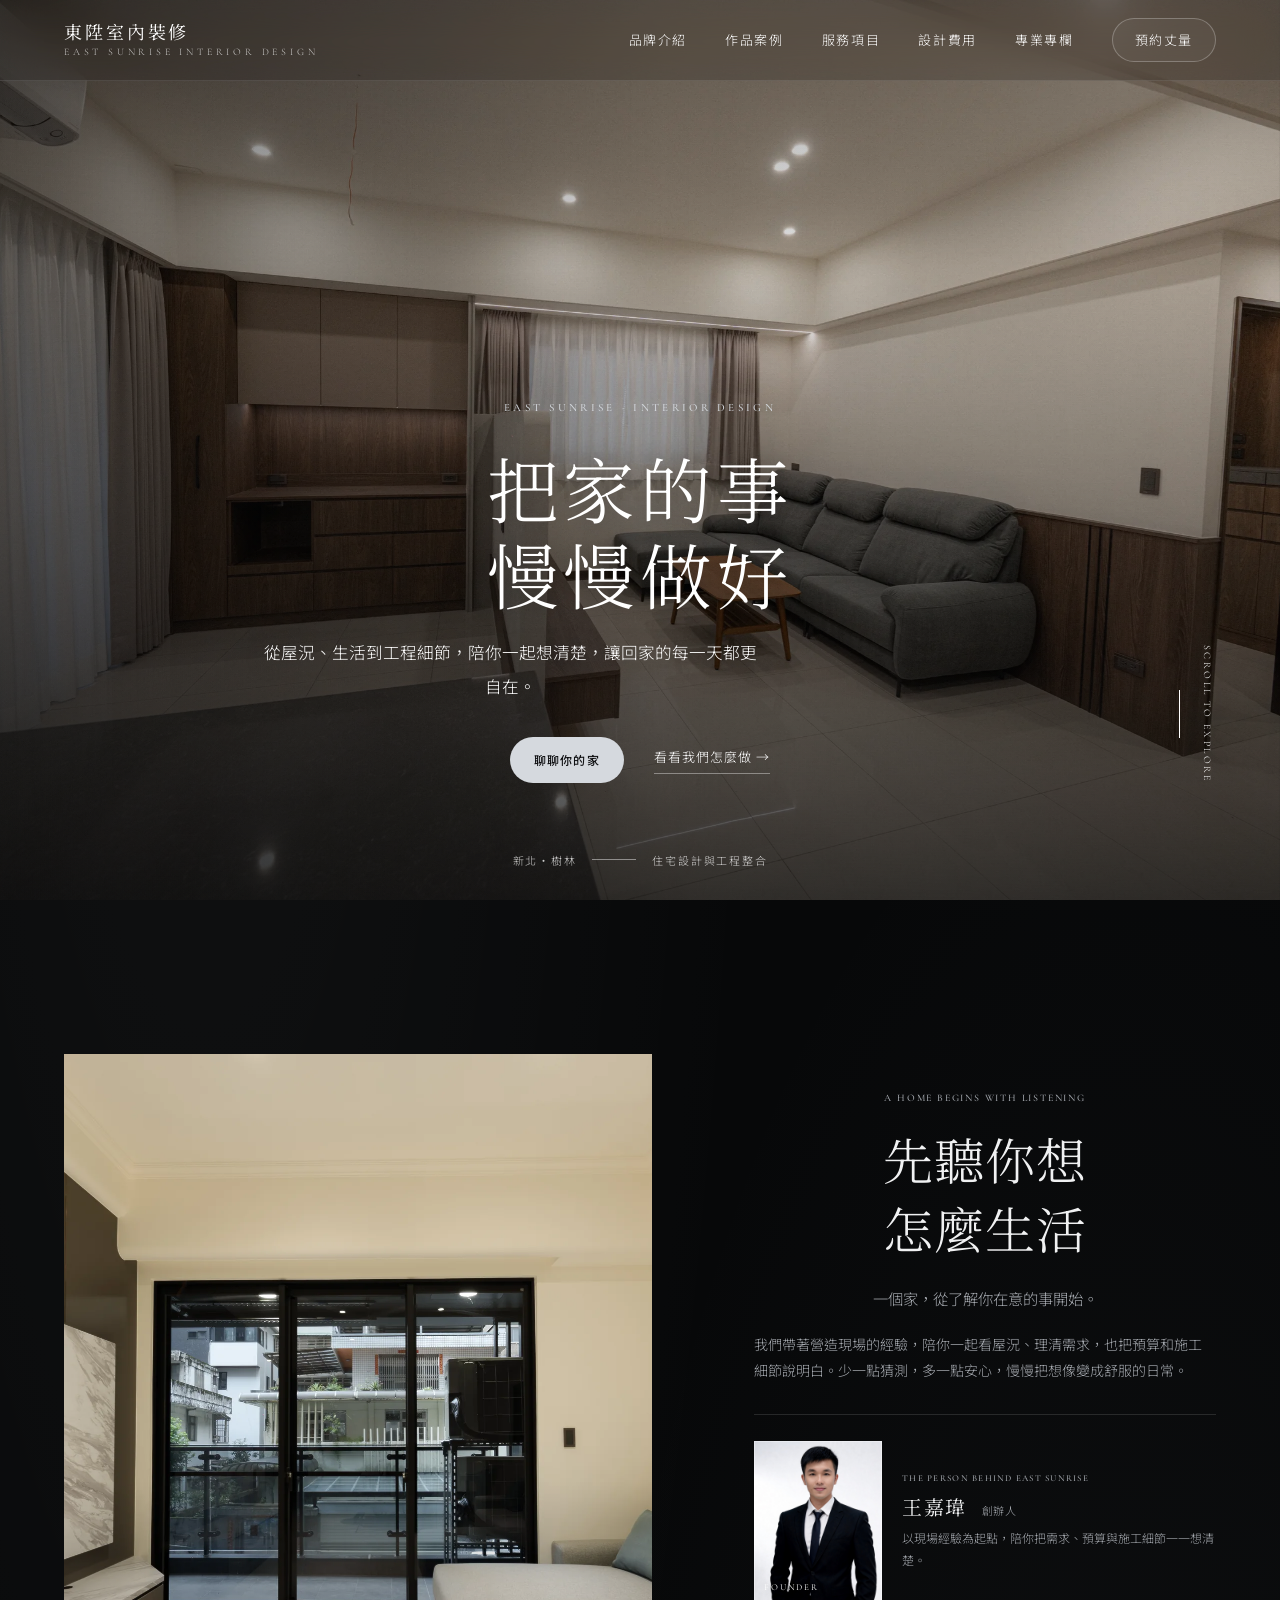
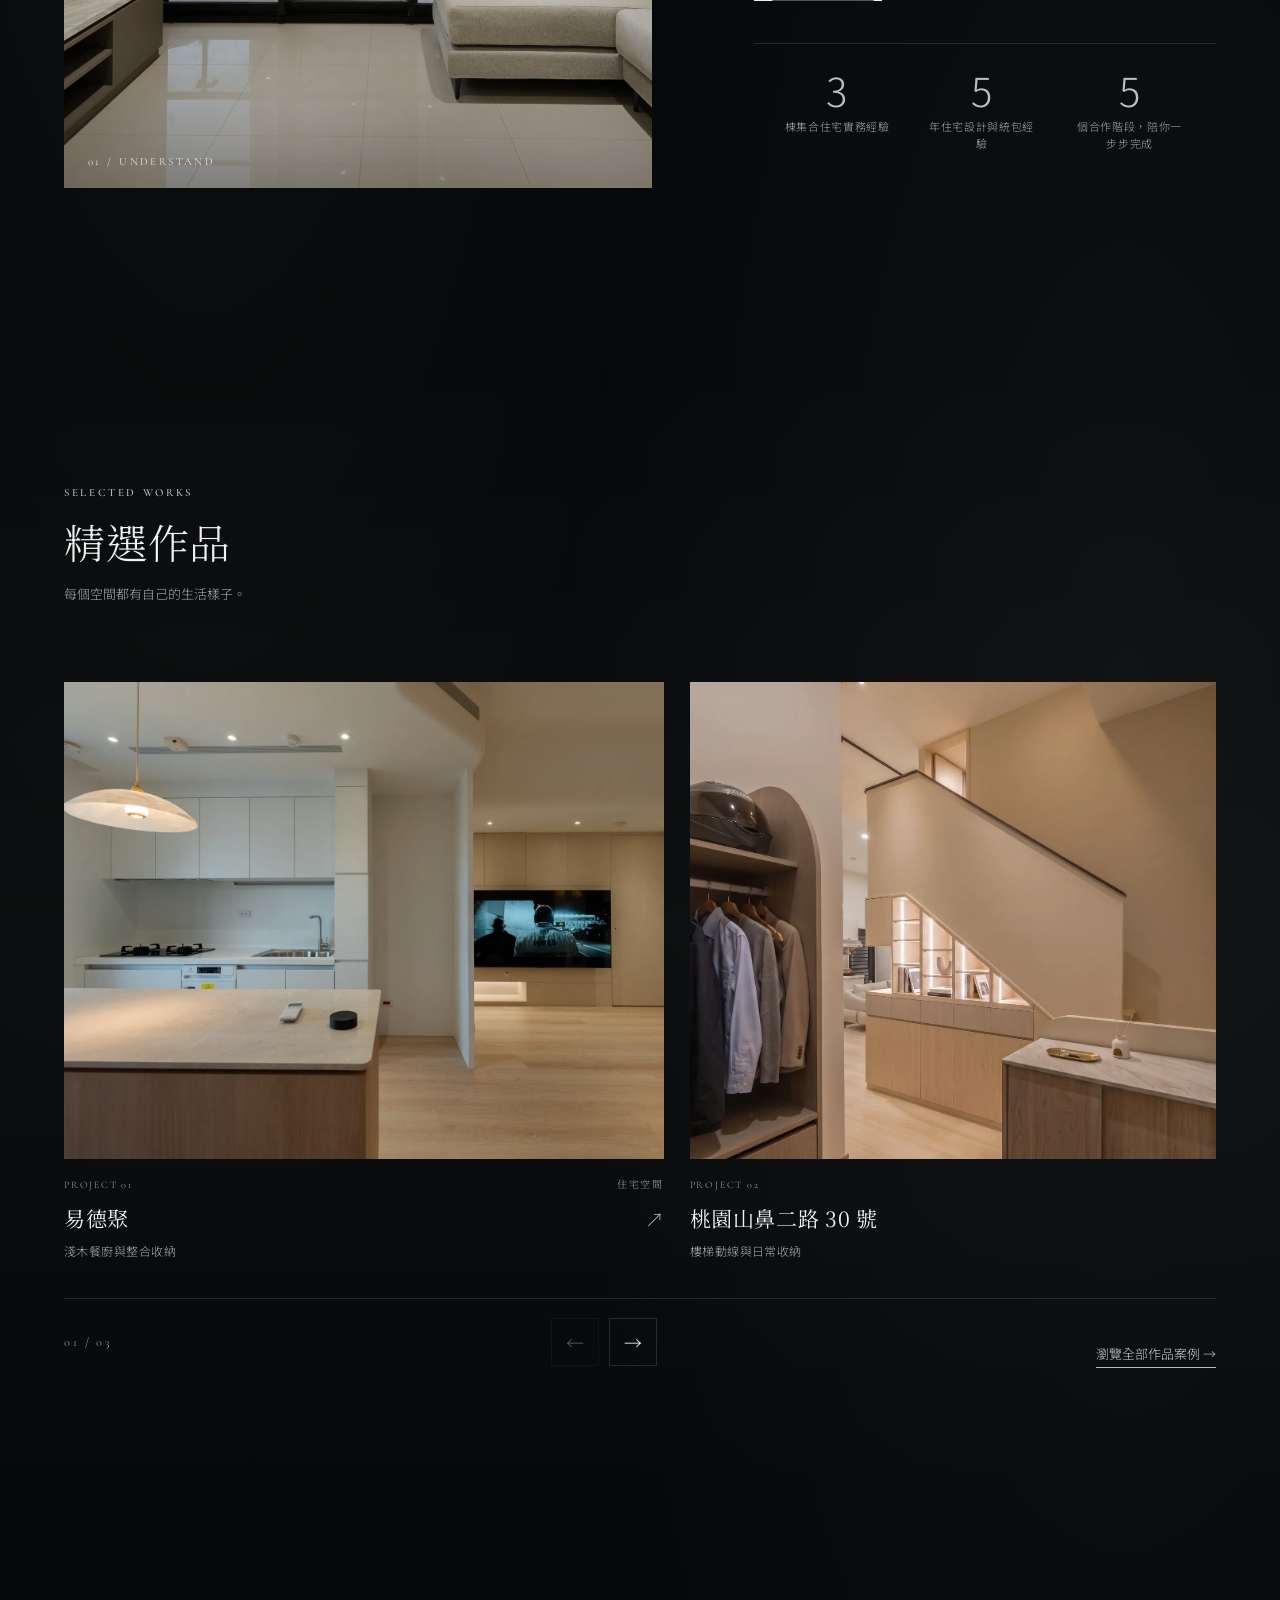
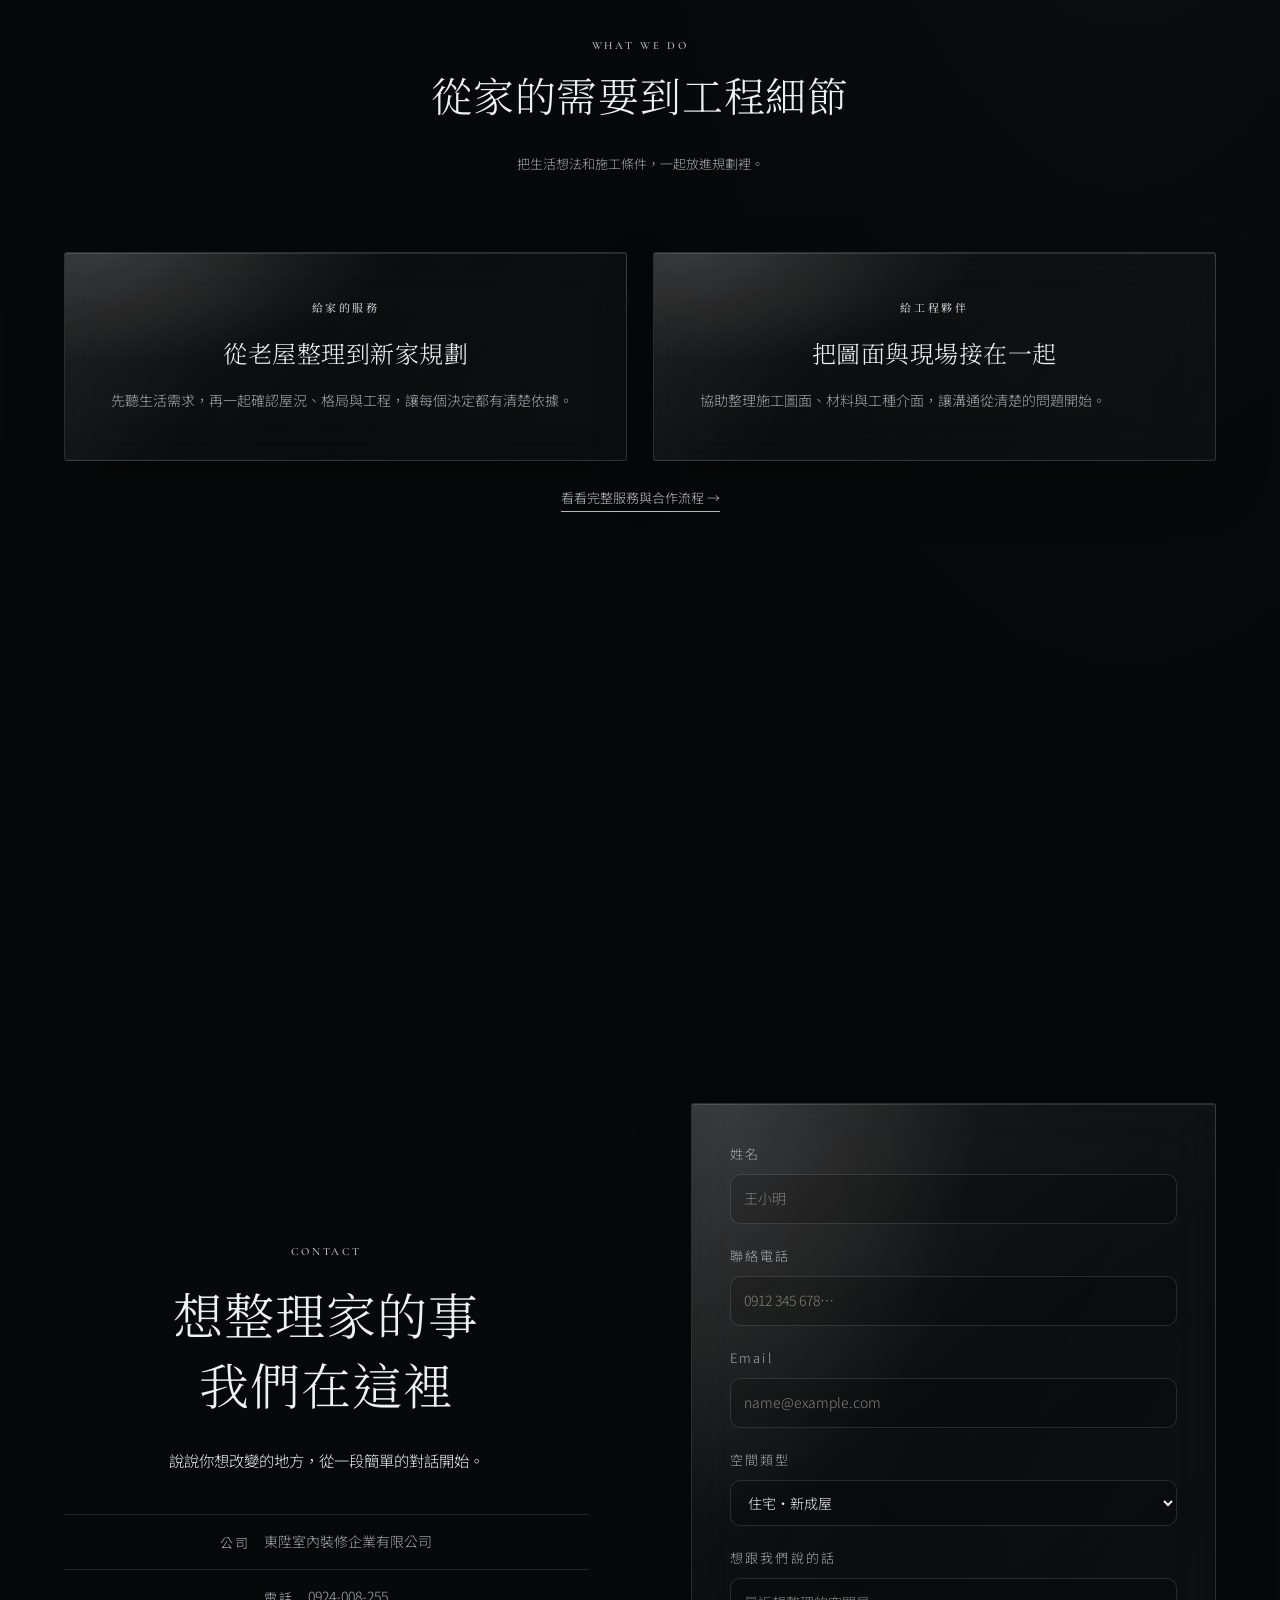
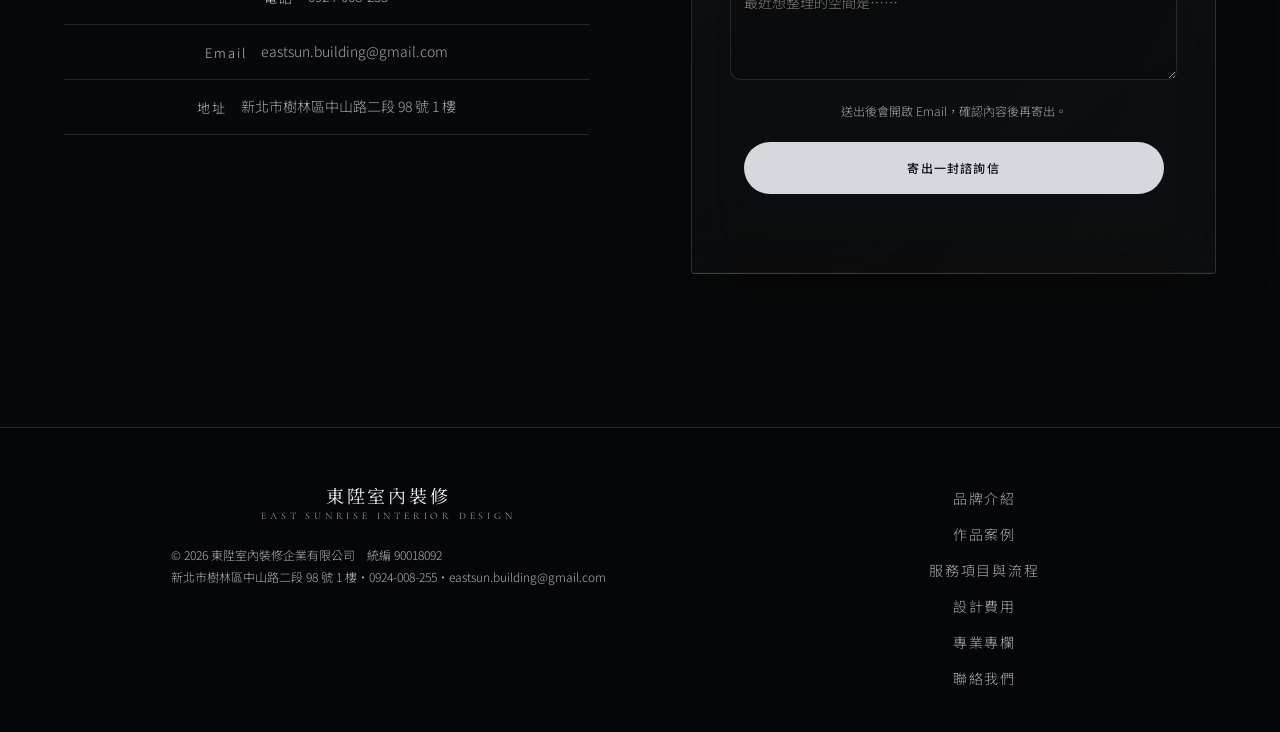
==== commit a3d08d4d: "Add project case pages and founder profile Create a linked archive and three detail pages, add an op" ====
--- a/index.html
+++ b/index.html
@@ -47,6 +47,7 @@
   </a>
   <nav class="menu" id="menu" aria-label="主選單">
     <a href="#about">品牌介紹</a>
+    <a href="projects.html">作品案例</a>
     <a href="services.html">服務項目</a>
     <a href="pricing.html">設計費用</a>
     <a href="insights.html">專業專欄</a>
@@ -90,6 +91,17 @@
         <h2>先聽你想<br>怎麼生活</h2>
         <p class="lead">一個家，從了解你在意的事開始。</p>
         <p>我們帶著營造現場的經驗，陪你一起看屋況、理清需求，也把預算和施工細節說明白。少一點猜測，多一點安心，慢慢把想像變成舒服的日常。</p>
+        <div class="founder-profile reveal d1">
+          <div class="founder-portrait">
+            <img src="images/founder-wei.jpg" width="1600" height="1600" loading="lazy" alt="東陞室內裝修創辦人王嘉瑋">
+            <span aria-hidden="true">FOUNDER</span>
+          </div>
+          <div class="founder-intro">
+            <p class="eyebrow">THE PERSON BEHIND EAST SUNRISE</p>
+            <h3>王嘉瑋 <span>創辦人</span></h3>
+            <p>以現場經驗為起點，陪你把需求、預算與施工細節一一想清楚。</p>
+          </div>
+        </div>
         <ul class="stats">
           <li><b data-count="3">3</b><span>棟集合住宅實務經驗</span></li>
           <li><b data-count="5">5</b><span>年住宅設計與統包經驗</span></li>
@@ -112,30 +124,30 @@
 
       <div class="works-carousel reveal" role="region" aria-label="住宅空間作品輪播">
         <div class="works-track" id="projectsTrack" tabindex="0">
-        <article class="card" data-id="0" tabindex="0" role="button" aria-roledescription="投影片" aria-label="作品 1，共 3 件：易德聚住宅空間" aria-haspopup="dialog">
+        <a class="card" href="projects/yideju.html" aria-label="查看易德聚住宅空間案例">
           <div class="card-media"><img width="1800" height="1200" loading="lazy" src="images/projects/yideju-01.webp" alt="易德聚住宅餐廚空間，淺木色中島與整合式收納"></div>
           <div class="card-info">
             <div class="card-meta"><span>PROJECT 01</span><span>住宅空間</span></div>
             <div class="card-title"><h3>易德聚</h3><span class="card-arrow" aria-hidden="true">↗</span></div>
             <p>淺木餐廚與整合收納</p>
           </div>
-        </article>
-        <article class="card" data-id="1" tabindex="0" role="button" aria-roledescription="投影片" aria-label="作品 2，共 3 件：桃園山鼻二路30號" aria-haspopup="dialog">
+        </a>
+        <a class="card" href="projects/taoyuan-shanbi.html" aria-label="查看桃園山鼻二路 30 號住宅案例">
           <div class="card-media"><img width="1800" height="1200" loading="lazy" src="images/projects/taoyuan-shanbi-01.webp" alt="桃園山鼻住宅樓梯與衣物收納空間，木質階梯連接上下樓層"></div>
           <div class="card-info">
             <div class="card-meta"><span>PROJECT 02</span><span>桃園・住宅</span></div>
             <div class="card-title"><h3>桃園山鼻二路 30 號</h3><span class="card-arrow" aria-hidden="true">↗</span></div>
             <p>樓梯動線與日常收納</p>
           </div>
-        </article>
-        <article class="card" data-id="2" tabindex="0" role="button" aria-roledescription="投影片" aria-label="作品 3，共 3 件：新店中央五街 113 號住宅" aria-haspopup="dialog">
+        </a>
+        <a class="card" href="projects/xindian-central.html" aria-label="查看新店中央五街 113 號住宅案例">
           <div class="card-media"><img width="1800" height="1200" loading="lazy" src="images/projects/xindian-central-01.webp" alt="新店中央五街住宅廚房，深色櫥櫃搭配明亮檯面"></div>
           <div class="card-info">
             <div class="card-meta"><span>PROJECT 03</span><span>新店・住宅</span></div>
             <div class="card-title"><h3>新店中央五街 113 號</h3><span class="card-arrow" aria-hidden="true">↗</span></div>
             <p>不同樓層的居家日常</p>
           </div>
-        </article>
+        </a>
         </div>
         <div class="works-controls">
           <span class="works-count" id="worksCount" aria-live="polite">01 <i>/</i> 03</span>
@@ -143,6 +155,7 @@
             <button id="worksPrev" type="button" aria-label="上一件作品" disabled>←</button>
             <button id="worksNext" type="button" aria-label="下一件作品">→</button>
           </div>
+          <p class="pricing-cta"><a href="projects.html" class="text-link">瀏覽全部作品案例 <span aria-hidden="true">→</span></a></p>
         </div>
       </div>
     </div>
@@ -230,30 +243,11 @@
       <p>© 2026 東陞室內裝修企業有限公司　統編 90018092<br>新北市樹林區中山路二段 98 號 1 樓・0924-008-255・eastsun.building@gmail.com</p>
     </div>
     <nav aria-label="頁尾選單">
-      <a href="#about">品牌介紹</a><a href="#projects">作品實景</a><a href="services.html">服務項目與流程</a><a href="pricing.html">設計費用</a><a href="insights.html">專業專欄</a><a href="#contact">聯絡我們</a>
+      <a href="#about">品牌介紹</a><a href="projects.html">作品案例</a><a href="services.html">服務項目與流程</a><a href="pricing.html">設計費用</a><a href="insights.html">專業專欄</a><a href="#contact">聯絡我們</a>
     </nav>
   </div>
 </footer>
 
-<!-- PROJECT DIALOG -->
-<dialog id="dlg" class="dlg" aria-labelledby="dlgTitle">
-  <button class="dlg-close" id="dlgClose" aria-label="關閉">✕</button>
-  <div class="dlg-gallery" role="group" aria-label="作品照片瀏覽">
-    <img id="dlgImg" width="1800" height="1200" alt="">
-    <div class="dlg-gallery-controls">
-      <button id="dlgPrev" type="button" aria-label="上一張照片">←</button>
-      <span id="dlgCount" aria-live="polite"></span>
-      <button id="dlgNext" type="button" aria-label="下一張照片">→</button>
-    </div>
-  </div>
-  <div class="dlg-body">
-    <p class="eyebrow" id="dlgMeta"></p>
-    <h3 id="dlgTitle"></h3>
-    <p id="dlgDesc"></p>
-    <dl class="dlg-spec" id="dlgSpec"></dl>
-  </div>
-</dialog>
-
 <script src="script.js"></script>
 </body>
 </html>
--- a/styles.css
+++ b/styles.css
@@ -58,8 +58,7 @@
 /* HERO */
 .hero{position:relative;height:100svh;min-height:620px;color:#fff;display:flex;align-items:flex-end;overflow:hidden}
 .hero-media,.hero-media img{position:absolute;inset:0;width:100%;height:100%}
-.hero-media img{object-fit:cover;animation:zoom 22s var(--ease) both}
-@keyframes zoom{from{transform:scale(1.12)}to{transform:scale(1)}}
+.hero-media img{object-fit:cover}
 .hero-shade{position:absolute;inset:0;background:linear-gradient(180deg,rgba(5,6,7,.52) 0%,rgba(5,6,7,.08) 24%,rgba(5,6,7,.2) 48%,rgba(5,6,7,.76) 100%),linear-gradient(90deg,rgba(5,6,7,.55) 0%,rgba(5,6,7,0) 78%)}
 .hero h1,.hero-sub{text-shadow:0 2px 24px rgba(0,0,0,.35)}
 .hero-content{position:relative;padding:0 var(--gutter) clamp(56px,9vh,96px);max-width:1360px;margin:0 auto;width:100%}
@@ -103,7 +102,7 @@
 .card{position:relative;flex:0 0 clamp(320px,48vw,600px);overflow:hidden;cursor:pointer;scroll-snap-align:start;background:transparent;border:0;border-radius:0;text-align:left}
 .card-media{position:relative;aspect-ratio:1.26;overflow:hidden;background:var(--bg-2)}
 .card img{position:absolute;inset:0;width:100%;height:100%;object-fit:cover;transition:transform 1.1s var(--ease),filter .6s}
-.card:hover img,.card:focus-visible img{transform:scale(1.025);filter:brightness(.84)}
+.card:hover img,.card:focus-visible img{transform:scale(1.025)}
 .card:focus-visible{outline-offset:5px;outline-color:#fff}
 .card-info{padding:17px 0 8px;color:var(--ink);text-align:left}
 .card-meta{display:flex;justify-content:space-between;align-items:center;gap:12px;color:var(--ink-2);font-family:var(--serif);font-size:10px;letter-spacing:.18em}
@@ -275,30 +274,8 @@
 .foot-grid nav a{opacity:.7;transition:opacity .3s,color .3s}
 .foot-grid nav a:hover{opacity:1;color:#d4d8dd}
 
-/* DIALOG */
-.dlg{border:1px solid var(--line);border-radius:22px;padding:0;background:#111316;color:var(--ink);width:min(1100px,94vw);max-height:92vh;margin:auto;overflow:auto;overscroll-behavior:contain;opacity:0;transform:translateY(24px) scale(.98);transition:opacity .5s var(--ease),transform .5s var(--ease),overlay .5s allow-discrete,display .5s allow-discrete}
-.dlg[open]{opacity:1;transform:none}
-@starting-style{.dlg[open]{opacity:0;transform:translateY(24px) scale(.98)}}
-.dlg::backdrop{background:rgba(0,0,0,.78);backdrop-filter:blur(8px)}
-.dlg-gallery{position:relative;display:grid;place-items:center;min-height:240px;background:#090a0c}
-.dlg img{display:block;width:100%;height:min(62vh,760px);object-fit:contain}
-.dlg-gallery-controls{position:absolute;bottom:18px;left:50%;display:flex;align-items:center;gap:12px;padding:7px 10px;border:1px solid rgba(255,255,255,.18);border-radius:999px;background:rgba(12,13,15,.72);backdrop-filter:blur(14px);transform:translateX(-50%)}
-.dlg-gallery-controls button{display:grid;place-items:center;width:38px;height:38px;border:1px solid var(--line);border-radius:50%;background:var(--glass);color:var(--ink);font-size:18px;transition:background .3s,color .3s}
-.dlg-gallery-controls button:hover:not(:disabled){background:var(--brass);color:var(--dark)}
-.dlg-gallery-controls button:focus-visible{outline:2px solid var(--brass);outline-offset:3px}
-.dlg-gallery-controls button:disabled{opacity:.45}
-.dlg-gallery-controls span{min-width:58px;font-size:12px;letter-spacing:.12em}
-.dlg-body{padding:clamp(24px,4vw,52px)}
-.dlg-body h3{font-size:clamp(24px,2.8vw,34px);margin-bottom:12px}
-.dlg-body>p:not(.eyebrow){color:var(--ink-2);max-width:680px}
-.dlg-spec{display:flex;flex-wrap:wrap;gap:12px 48px;margin-top:30px;padding-top:24px;border-top:1px solid var(--line)}
-.dlg-spec dt{font-size:12px;letter-spacing:.2em;color:var(--brass-text)}
-.dlg-spec dd{font-size:14px}
-.dlg-close{position:absolute;top:14px;right:14px;z-index:5;width:44px;height:44px;background:rgba(12,13,15,.78);color:var(--ink);border:1px solid var(--line);backdrop-filter:blur(12px);border-radius:50%;font-size:16px;transition:background .3s,color .3s}
-.dlg-close:hover{background:var(--brass);color:var(--dark)}
-
 /* REVEAL */
-.js .reveal{opacity:0;transform:translateY(34px);transition:opacity 1.1s var(--ease),transform 1.1s var(--ease)}
+.js .reveal{opacity:0;transform:translateY(18px);transition:opacity .7s var(--ease),transform .7s var(--ease)}
 .js .reveal.in{opacity:1;transform:none}
 .d1{transition-delay:.12s}.d2{transition-delay:.24s}.d3{transition-delay:.36s}
 
@@ -389,8 +366,8 @@
 .nav{background:rgba(8,9,11,.18);backdrop-filter:blur(18px) saturate(125%);-webkit-backdrop-filter:blur(18px) saturate(125%)}
 .nav.solid{background:rgba(8,9,11,.76)}
 .hero{min-height:700px;isolation:isolate}
-.hero-media img{animation:hero-arrive 2.2s cubic-bezier(.2,.65,.25,1) both}
-@keyframes hero-arrive{from{transform:scale(1.1);filter:brightness(.72)}to{transform:scale(1);filter:brightness(1)}}
+.hero-media img{translate:0 var(--hero-offset,0px);animation:hero-arrive 2.2s cubic-bezier(.2,.65,.25,1) both;will-change:transform}
+@keyframes hero-arrive{from{transform:scale(1.035)}to{transform:scale(1)}}
 .hero-shade{background:linear-gradient(180deg,rgba(5,6,7,.24) 0%,rgba(5,6,7,.02) 30%,rgba(5,6,7,.24) 58%,rgba(5,6,7,.72) 100%),linear-gradient(90deg,rgba(5,6,7,.48) 0%,rgba(5,6,7,.13) 52%,rgba(5,6,7,.08) 100%)}
 .hero-content{padding-bottom:clamp(86px,13vh,142px)}
 .hero-copy{width:min(760px,100%);padding:0;border:0;border-radius:0;background:none;backdrop-filter:none;-webkit-backdrop-filter:none;box-shadow:none}
@@ -402,17 +379,30 @@
 .hero-location i{height:1px;width:44px;background:rgba(255,255,255,.45)}
 .scroll-hint{right:var(--gutter);bottom:clamp(78px,13vh,142px);gap:18px;font-size:10px;letter-spacing:.24em}
 .scroll-hint i{height:48px}
+.scroll-hint{animation:scroll-hint-float 2.8s ease-in-out infinite}
+@keyframes scroll-hint-float{0%,100%{translate:0 0}50%{translate:0 7px}}
 .about{padding-top:clamp(90px,12vw,170px);padding-bottom:clamp(90px,12vw,170px)}
 .about-grid{grid-template-columns:1.12fr .88fr;gap:clamp(42px,8vw,132px);align-items:center}
 .about-media{position:relative;min-height:520px;aspect-ratio:4/5;overflow:hidden;background:var(--bg-2)}
 .about-media::after{content:"";position:absolute;inset:0;background:linear-gradient(180deg,transparent 58%,rgba(0,0,0,.44))}
-.about-media img{width:100%;height:100%;object-fit:cover;transform:scale(1.08);clip-path:inset(0 11% 0 11%);transition:clip-path 1.2s var(--ease),transform 1.8s var(--ease)}
-.about-media.in img{transform:scale(1);clip-path:inset(0)}
+.about-media img{width:100%;height:100%;object-fit:cover;transform:scale(1.04);transition:transform .9s var(--ease)}
+.about-media.in img{transform:scale(1)}
 .about-media>span{position:absolute;z-index:1;left:24px;bottom:20px;font:11px var(--serif);letter-spacing:.22em;color:rgba(255,255,255,.8)}
 .about-copy{max-width:520px}
 .about-copy .eyebrow{font-size:10px;letter-spacing:.18em}
 .about-copy h2{font-size:clamp(32px,4vw,50px);line-height:1.38;margin-bottom:22px}
 .about-copy>p:not(.eyebrow){color:var(--ink-2)}
+.founder-profile{display:flex;align-items:center;gap:20px;margin-top:30px;padding-top:26px;border-top:1px solid var(--line);text-align:left}
+.founder-portrait{position:relative;flex:0 0 clamp(96px,10vw,132px);overflow:hidden;aspect-ratio:4/5;background:#e8e7e4}
+.founder-portrait::after{content:"";position:absolute;inset:0;border:1px solid rgba(255,255,255,.32);pointer-events:none}
+.founder-portrait img{width:100%;height:100%;object-fit:cover;object-position:center 32%;transition:transform .75s var(--ease)}
+.founder-profile:hover .founder-portrait img{transform:scale(1.045)}
+.founder-portrait>span{position:absolute;left:10px;bottom:8px;color:#fff;text-shadow:0 1px 8px rgba(0,0,0,.45);font:9px var(--serif);letter-spacing:.2em}
+.founder-intro{min-width:0}
+.founder-intro .eyebrow{margin-bottom:6px;font-size:9px;letter-spacing:.14em}
+.founder-intro h3{font-size:20px;font-weight:400;letter-spacing:.08em}
+.founder-intro h3 span{margin-left:8px;color:var(--ink-2);font-family:var(--sans);font-size:11px;font-weight:300;letter-spacing:.08em}
+.founder-intro>p:last-child{margin-top:7px;color:var(--ink-2);font-size:12px;line-height:1.8}
 .stats{gap:clamp(18px,3vw,36px);margin-top:42px;padding-top:26px}
 .stats li{min-width:78px}
 .stats b{font-family:var(--sans);font-size:clamp(28px,3.2vw,40px);font-weight:300;letter-spacing:.02em}
@@ -421,8 +411,8 @@
 .section-head>div>.eyebrow{margin-bottom:12px}
 .projects{padding-top:clamp(82px,11vw,150px);padding-bottom:clamp(90px,12vw,160px)}
 .works-track{gap:clamp(16px,2vw,28px)}
-.card img{transform:scale(1);transition:transform 1.2s var(--ease),filter .8s}
-.card:hover img,.card:focus-visible img{transform:scale(1.025);filter:brightness(.84)}
+.card img{transform:scale(1);transition:transform 1s var(--ease),filter .8s}
+.card:hover img,.card:focus-visible img{transform:scale(1.045)}
 .section-head h2{font-size:clamp(26px,3.2vw,44px)}
 .service-track{border-radius:3px;padding:clamp(26px,3.6vw,48px)}
 .service-track h3{font-size:clamp(18px,1.9vw,24px)}
@@ -431,7 +421,7 @@
 .contact h2{font-size:clamp(30px,4vw,50px);line-height:1.4}
 .form{border-radius:3px}
 .page-hero{position:relative;isolation:isolate;display:flex;align-items:flex-end;min-height:min(76svh,820px);overflow:hidden;padding:clamp(170px,25vh,250px) 0 clamp(50px,7vw,88px);border-bottom:0}
-.page-hero::before{content:"";position:absolute;inset:0;z-index:-2;background-position:center 48%;background-size:cover;transform:scale(1.04);animation:hero-arrive 2s cubic-bezier(.2,.65,.25,1) both}
+.page-hero::before{content:"";position:absolute;inset:0;z-index:-2;background-position:center 48%;background-size:cover;transform:scale(1.035);animation:hero-arrive 1.5s cubic-bezier(.2,.65,.25,1) both}
 .page-hero::after{content:"";position:absolute;inset:0;z-index:-1;background:linear-gradient(90deg,rgba(5,6,7,.82),rgba(5,6,7,.42) 52%,rgba(5,6,7,.18)),linear-gradient(0deg,rgba(5,6,7,.64),transparent 74%)}
 .service-page .page-hero::before{background-image:url("images/east-sun-taoyuan-stairs.webp")}
 .pricing-page .page-hero::before{background-image:url("images/east-sun-xindian-kitchen.webp")}
@@ -442,7 +432,7 @@
 .page-hero .lead{max-width:620px;color:rgba(240,241,242,.78);font-size:clamp(14px,1.2vw,16px);line-height:1.9}
 .breadcrumbs{display:flex;gap:12px;align-items:center;width:max-content;max-width:100%;margin-top:clamp(34px,5vw,62px);padding-top:14px;border-top:1px solid rgba(255,255,255,.35);color:rgba(255,255,255,.72)}
 .section{scroll-margin-top:70px}
-.js .reveal{transform:translateY(34px);transition:opacity .9s var(--ease),transform 1.05s var(--ease),clip-path 1.2s var(--ease)}
+.js .reveal{transform:translateY(18px);transition:opacity .7s var(--ease),transform .7s var(--ease)}
 .js .reveal.in{transform:none}
 .service-track,.price-panel,.payment-panel,.pricing-aside,.article-wrap,.contact-cta .wrap,.insight-card,.process .wrap{border-radius:3px}
 .article-wrap{max-width:1080px}
@@ -488,8 +478,10 @@
   .page-hero h1{font-size:34px}
 }
 @media(prefers-reduced-motion:reduce){
-  .js .reveal,.js .reveal.in{opacity:1;transform:none;clip-path:none}
-  .about-media img,.card img{transform:none;clip-path:none}
+  .js .reveal,.js .reveal.in{opacity:1;transform:none}
+  .hero-media img{translate:none;animation:none;transform:none}
+  .about-media img,.card img,.founder-portrait img{transform:none;transition:none}
+  .scroll-hint{animation:none}
 }
 
 /* CENTERED TYPE AND SLOW EDITORIAL REVEALS */
@@ -530,59 +522,132 @@
 .form-hint,.form-note{text-align:center}
 .foot-grid{justify-items:center;text-align:center}
 .foot-grid nav{align-items:center}
-.dlg-body,.dlg-spec{text-align:center}
-.dlg-spec{justify-content:center}
 .form button{align-self:center;width:min(100%,420px)}
 
-.js .reveal :is(h1,h2,h3,p,a,li,span,b,strong,summary,dt,dd,label,blockquote,cite,button){
-  opacity:0;
-  transform:translateY(18px);
-  transition:opacity 1.35s var(--ease),transform 1.5s var(--ease);
-}
-.js .reveal.in :is(h1,h2,h3,p,a,li,span,b,strong,summary,dt,dd,label,blockquote,cite,button){
-  opacity:1;
-  transform:translateY(0);
-}
-.js .reveal.in :is(h1,h2,h3,p,a,li,span,b,strong,summary,dt,dd,label,blockquote,cite,button):nth-child(1){transition-delay:.22s}
-.js .reveal.in :is(h1,h2,h3,p,a,li,span,b,strong,summary,dt,dd,label,blockquote,cite,button):nth-child(2){transition-delay:.46s}
-.js .reveal.in :is(h1,h2,h3,p,a,li,span,b,strong,summary,dt,dd,label,blockquote,cite,button):nth-child(3){transition-delay:.7s}
-.js .reveal.in :is(h1,h2,h3,p,a,li,span,b,strong,summary,dt,dd,label,blockquote,cite,button):nth-child(4){transition-delay:.94s}
-.js .reveal.in :is(h1,h2,h3,p,a,li,span,b,strong,summary,dt,dd,label,blockquote,cite,button):nth-child(5){transition-delay:1.18s}
-.js .reveal.in :is(h1,h2,h3,p,a,li,span,b,strong,summary,dt,dd,label,blockquote,cite,button):nth-child(6){transition-delay:1.42s}
-.js .reveal.in :is(h1,h2,h3,p,a,li,span,b,strong,summary,dt,dd,label,blockquote,cite,button):nth-child(7){transition-delay:1.66s}
-.js .reveal.in :is(h1,h2,h3,p,a,li,span,b,strong,summary,dt,dd,label,blockquote,cite,button):nth-child(8){transition-delay:1.9s}
 .hero-content>*{animation:none;opacity:1;transform:none}
 .hero-copy>*{
   opacity:0;
-  transform:translateY(24px);
-  animation:slow-text-arrive 1.65s var(--ease) both;
-}
-.hero-copy>*:nth-child(1){animation-delay:.55s}
-.hero-copy>*:nth-child(2){animation-delay:.95s}
-.hero-copy>*:nth-child(3){animation-delay:1.4s}
-.hero-copy>*:nth-child(4){animation-delay:1.85s}
-.hero-location{opacity:0;animation:slow-text-arrive 1.5s var(--ease) 2.15s both}
+  transform:translateY(14px);
+  animation:slow-text-arrive .7s var(--ease) both;
+}
+.hero-copy>*:nth-child(1){animation-delay:.12s}
+.hero-copy>*:nth-child(2){animation-delay:.22s}
+.hero-copy>*:nth-child(3){animation-delay:.32s}
+.hero-copy>*:nth-child(4){animation-delay:.42s}
+.hero-location{opacity:0;animation:slow-text-arrive .7s var(--ease) .48s both}
 @keyframes slow-text-arrive{to{opacity:1;transform:translateY(0)}}
 .page-hero .wrap>*{
   opacity:0;
-  transform:translateY(24px);
-  animation:slow-text-arrive 1.65s var(--ease) both;
-}
-.page-hero .wrap>*:nth-child(1){animation-delay:.35s}
-.page-hero .wrap>*:nth-child(2){animation-delay:.75s}
-.page-hero .wrap>*:nth-child(3){animation-delay:1.2s}
-.page-hero .wrap>*:nth-child(4){animation-delay:1.65s}
+  transform:translateY(14px);
+  animation:slow-text-arrive .7s var(--ease) both;
+}
+.page-hero .wrap>*:nth-child(1){animation-delay:.08s}
+.page-hero .wrap>*:nth-child(2){animation-delay:.18s}
+.page-hero .wrap>*:nth-child(3){animation-delay:.28s}
+.page-hero .wrap>*:nth-child(4){animation-delay:.38s}
 @media(prefers-reduced-motion:reduce){
-  .js .reveal :is(h1,h2,h3,p,a,li,span,b,strong,summary,dt,dd,label,blockquote,cite,button),
-  .js .reveal.in :is(h1,h2,h3,p,a,li,span,b,strong,summary,dt,dd,label,blockquote,cite,button){
-    opacity:1;
-    transform:none;
-    transition:none;
-  }
+  .js .reveal,.js .reveal.in{opacity:1;transform:none;transition:none}
   .hero-content>*,.hero-copy>*,.hero-location,.page-hero .wrap>*{opacity:1;transform:none;animation:none}
 }
+
+/* READABLE COPY ALIGNMENT */
+.about-copy>p:not(.eyebrow):not(.lead),
+.service-track>p:not(.eyebrow),
+.service-track li,
+.steps li,
+.payment-list li p,
+.pricing-aside,
+.article-body,
+.article-list li,
+.faq-list details p,
+.home-links .insight-card,
+.info li,
+.form{
+  text-align:left;
+}
+.article-body{max-width:760px}
+.article-list{list-style-position:outside;padding-left:24px}
+.price-panel table,.article-table table{text-align:left}
+.form label{align-items:stretch}
+.form input,.form select,.form textarea{width:100%;text-align:left}
+.foot-grid>div>p{max-width:min(100%,440px);margin-inline:auto;text-align:left}
+
 @media(max-width:760px){
   .hero-actions{justify-content:center}
   .about-grid{justify-items:center}
   .contact-cta .wrap{align-items:center}
 }
+
+/* PROJECT ARCHIVE AND CASE STUDIES */
+.projects-hero::before{background-image:url("images/projects/yideju-01.webp")}
+.project-yideju-page .project-hero::before{background-image:url("images/projects/yideju-01.webp")}
+.project-taoyuan-page .project-hero::before{background-image:url("images/projects/taoyuan-shanbi-01.webp")}
+.project-xindian-page .project-hero::before{background-image:url("images/projects/xindian-central-01.webp")}
+.projects-page .page-hero .wrap,.project-detail .page-hero .wrap{text-align:left}
+.projects-page .breadcrumbs,.project-detail .breadcrumbs{justify-content:flex-start;margin-inline:0}
+.project-archive{padding-top:clamp(66px,8vw,110px)}
+.project-grid{display:grid;grid-template-columns:repeat(2,minmax(0,1fr));gap:clamp(34px,5vw,72px) clamp(22px,3vw,44px)}
+.project-entry{display:block;min-width:0;color:var(--ink)}
+.project-entry-featured{grid-column:1/-1;display:grid;grid-template-columns:1.2fr .8fr;align-items:center;gap:clamp(30px,6vw,92px)}
+.project-entry-image{aspect-ratio:1.25;overflow:hidden;background:var(--bg-2)}
+.project-entry-featured .project-entry-image{aspect-ratio:1.55}
+.project-entry-image img{width:100%;height:100%;object-fit:cover;transition:transform .8s var(--ease)}
+.project-entry:hover .project-entry-image img,.project-entry:focus-visible .project-entry-image img{transform:scale(1.025)}
+.project-entry:focus-visible{outline-offset:8px}
+.project-entry-copy{padding-top:18px}
+.project-entry-copy{text-align:left}
+.project-entry-featured .project-entry-copy{padding-top:0}
+.project-entry-meta{display:flex;justify-content:space-between;gap:12px;color:var(--ink-2);font-family:var(--serif);font-size:11px;letter-spacing:.16em}
+.project-entry h3{margin-top:10px;font-size:clamp(20px,2.2vw,30px);font-weight:400}
+.project-entry-copy>p{max-width:520px;margin-top:8px;color:var(--ink-2);font-size:13px}
+.project-entry-link{display:inline-flex;align-items:center;gap:12px;margin-top:22px;padding-bottom:5px;border-bottom:1px solid var(--line);font-size:12px;letter-spacing:.1em}
+.project-entry-link span{transition:transform .3s var(--ease)}
+.project-entry:hover .project-entry-link span,.project-entry:focus-visible .project-entry-link span{transform:translate(3px,-3px)}
+.project-overview{background:linear-gradient(180deg,transparent,rgba(255,255,255,.025),transparent)}
+.project-overview-grid{display:grid;grid-template-columns:1fr 1fr;gap:clamp(36px,8vw,120px);align-items:start}
+.project-overview-grid{text-align:left}
+.project-overview h2{max-width:520px;font-size:clamp(28px,4vw,48px);line-height:1.4}
+.project-overview-copy>p{max-width:650px;color:var(--ink-2);font-size:15px}
+.project-facts{display:grid;gap:0;margin-top:32px;border-top:1px solid var(--line)}
+.project-facts>div{display:grid;grid-template-columns:minmax(90px,.38fr) 1fr;gap:18px;padding:15px 0;border-bottom:1px solid var(--line)}
+.project-facts dt{color:var(--ink-2);font-size:12px;letter-spacing:.08em}
+.project-facts dd{font-size:13px}
+.project-gallery{display:grid;grid-template-columns:repeat(2,minmax(0,1fr));gap:clamp(18px,2vw,30px)}
+.project-photo{min-width:0;text-align:left}
+.project-photo-wide{grid-column:1/-1}
+.project-photo img{width:100%;height:100%;max-height:900px;aspect-ratio:1.2;object-fit:cover;background:var(--bg-2);clip-path:inset(5% 0);transform:scale(1.025);transition:clip-path .8s var(--ease),transform 1.1s var(--ease)}
+.project-photo.in img{clip-path:inset(0);transform:scale(1)}
+.project-photo-wide img{aspect-ratio:1.72}
+.project-photo figcaption{padding-top:12px;color:var(--ink-2);font-size:12px;letter-spacing:.04em}
+.project-pagination{display:grid;grid-template-columns:1fr auto 1fr;align-items:center;gap:24px;padding-top:28px;padding-bottom:clamp(70px,10vw,130px)}
+.project-pagination a{display:flex;flex-direction:column;gap:6px;width:max-content;max-width:100%;padding-top:14px;border-top:1px solid var(--line);transition:color .25s}
+.project-pagination a:hover{color:var(--brass-text)}
+.project-pagination span{color:var(--ink-2);font-size:11px;letter-spacing:.1em}
+.project-pagination strong{font-size:13px;font-weight:400}
+.project-pagination .project-back{align-items:center;text-align:center;font-size:12px}
+.project-pagination .project-next{justify-self:end;text-align:right}
+
+@media(max-width:760px){
+  .project-grid{grid-template-columns:1fr;gap:36px}
+  .project-entry-featured{grid-column:auto;grid-template-columns:1fr;gap:0}
+  .project-entry-featured .project-entry-image{aspect-ratio:1.25}
+  .project-entry-featured .project-entry-copy{padding-top:18px}
+  .project-overview-grid{grid-template-columns:1fr;gap:28px}
+  .project-gallery{gap:22px 14px}
+  .project-photo img{aspect-ratio:1}
+  .project-photo-wide img{aspect-ratio:1.35}
+  .project-pagination{grid-template-columns:1fr 1fr;gap:18px}
+  .project-pagination .project-back{grid-column:1/-1;grid-row:1;justify-self:center}
+  .project-pagination .project-next{grid-column:2;grid-row:2}
+}
+
+@media(max-width:480px){
+  .project-entry-meta{font-size:10px}
+  .project-photo figcaption{font-size:11px}
+  .project-pagination{gap:14px}
+  .project-pagination strong{font-size:12px}
+}
+
+@media(prefers-reduced-motion:reduce){
+  .project-entry-image img,.project-photo img{clip-path:none;transform:none;transition:none}
+}
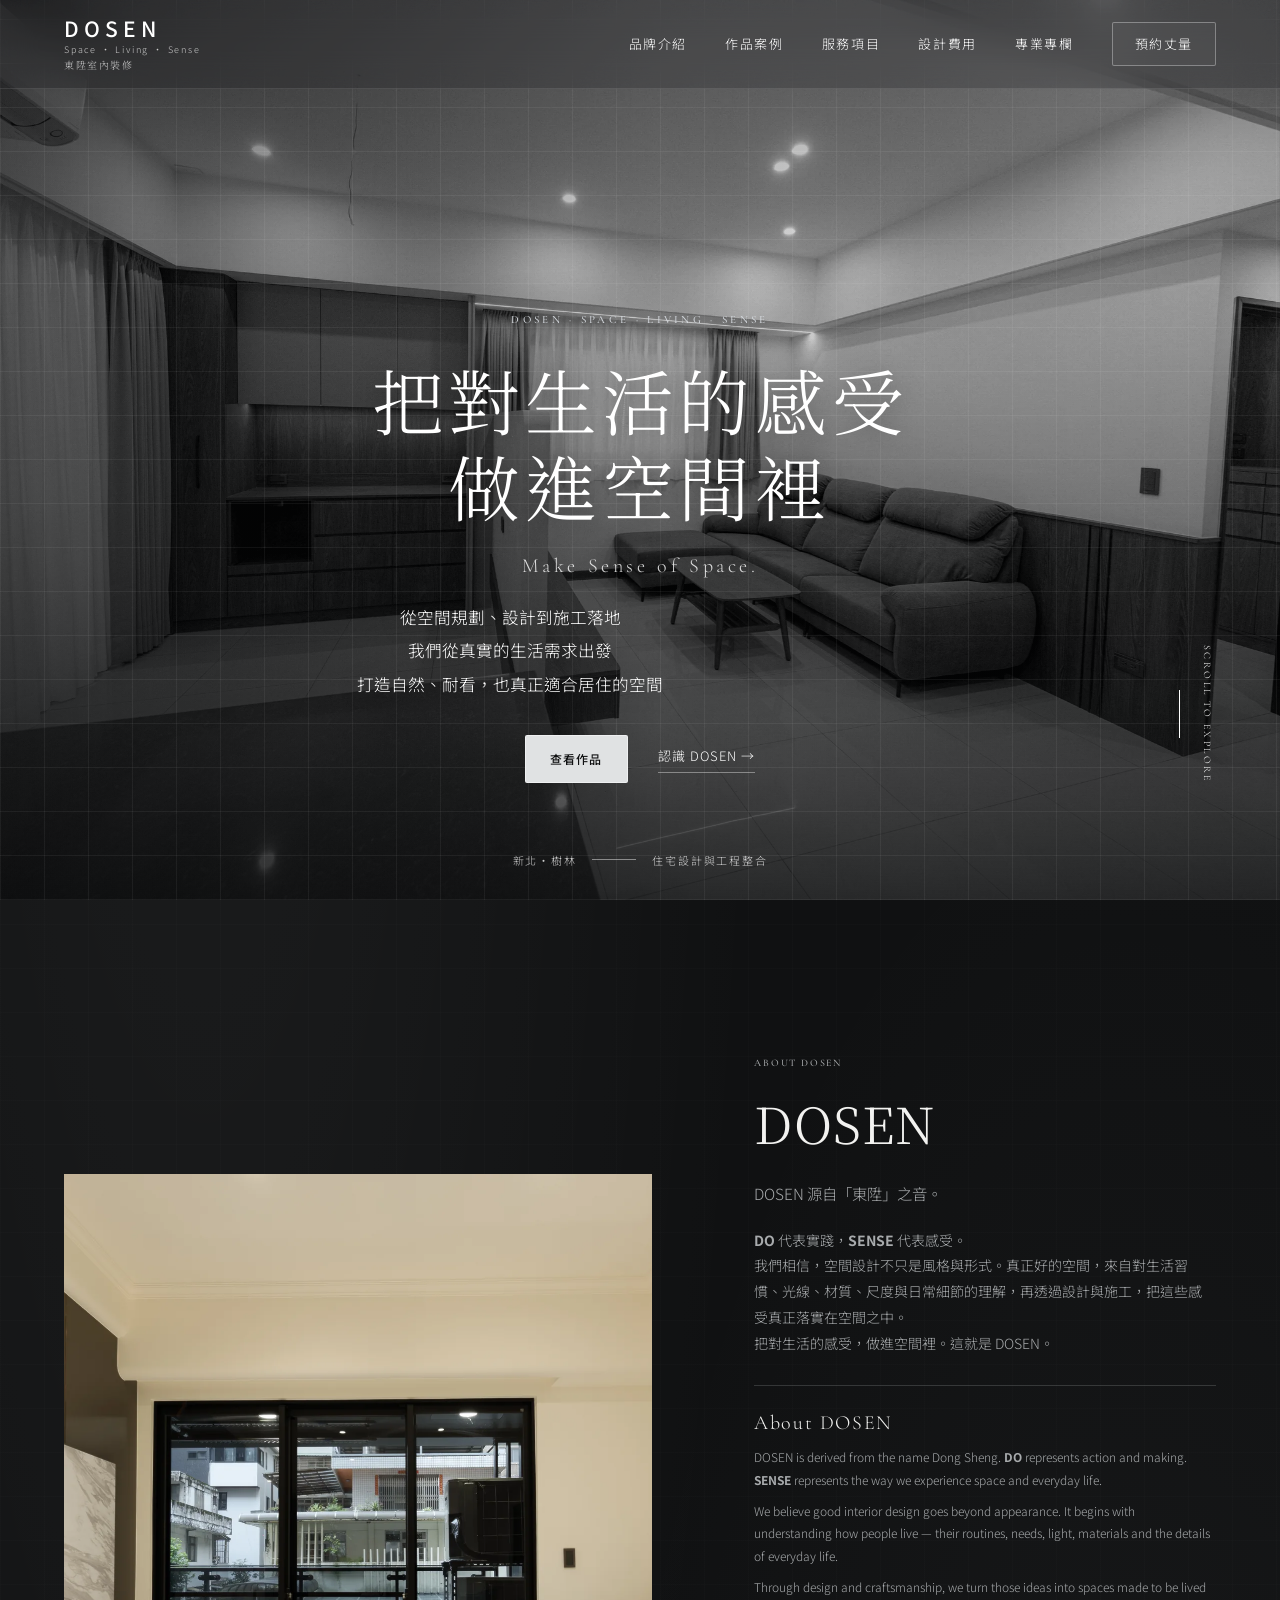
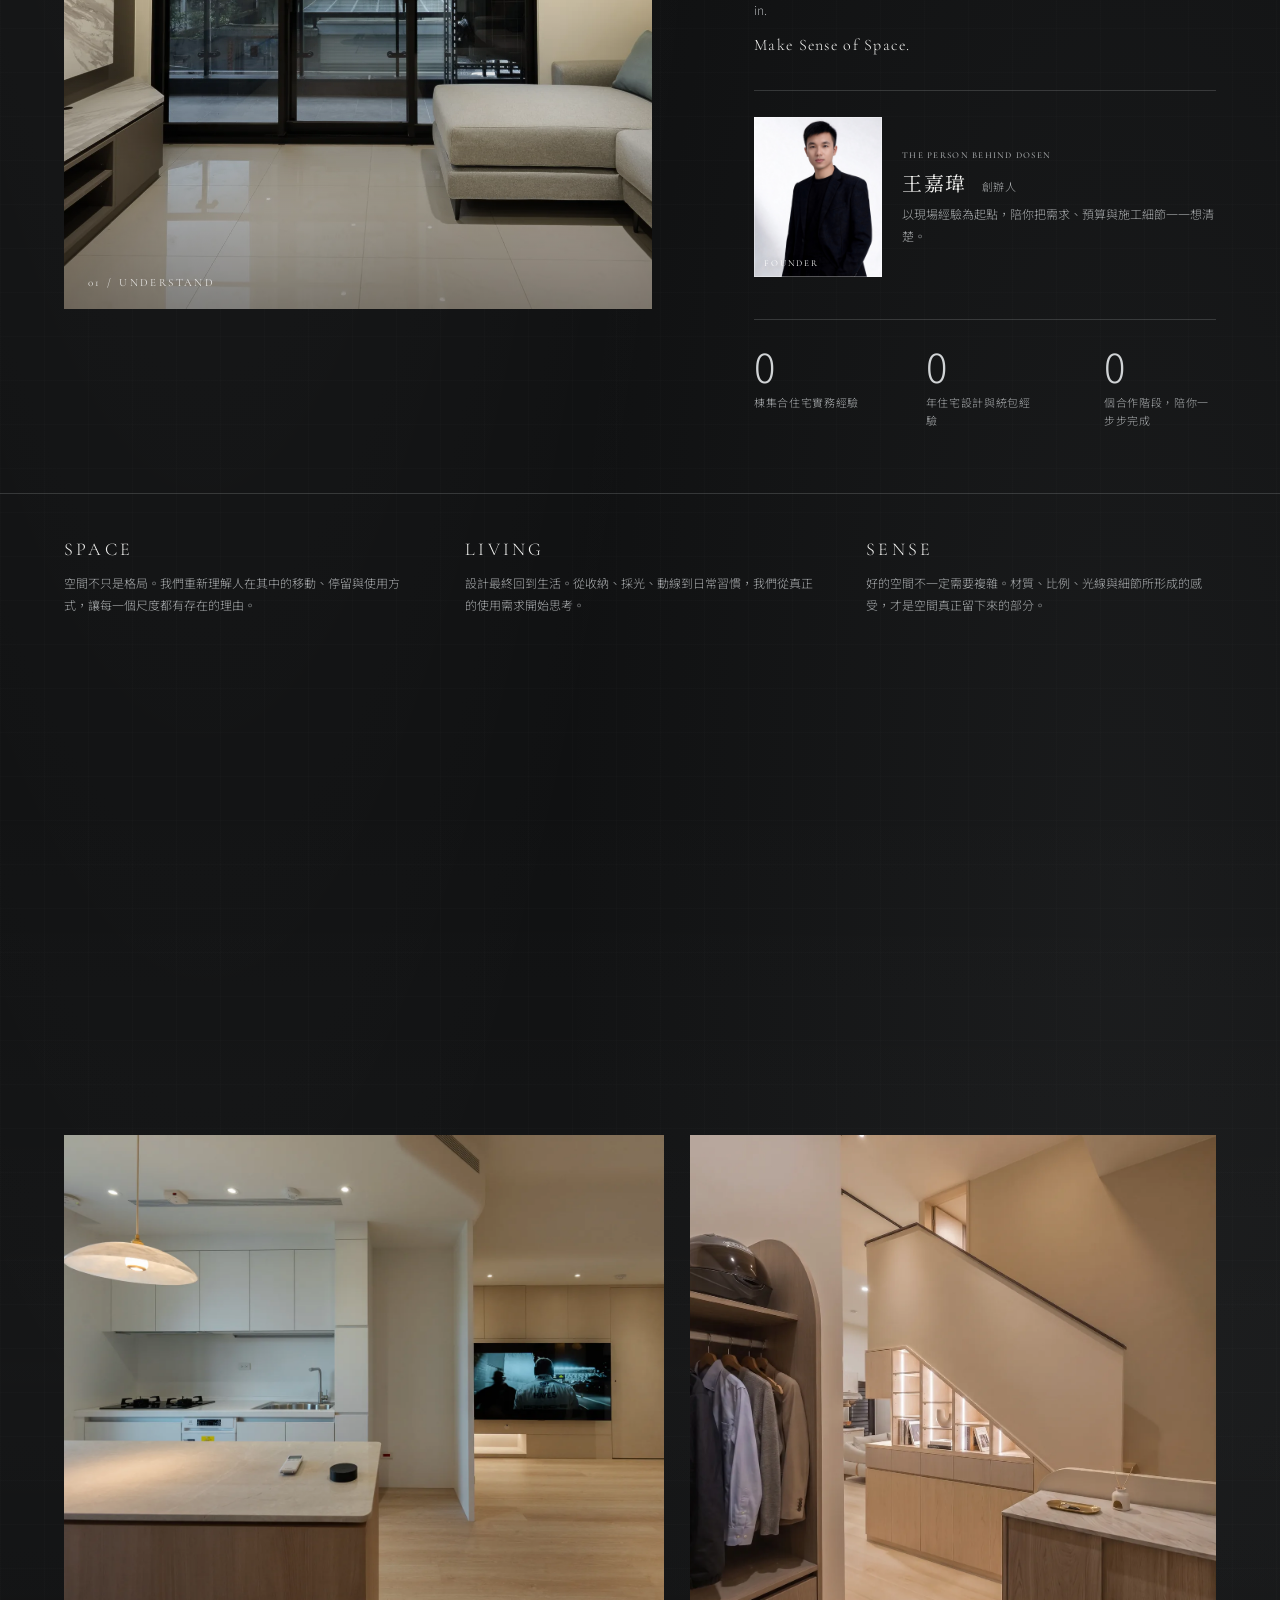
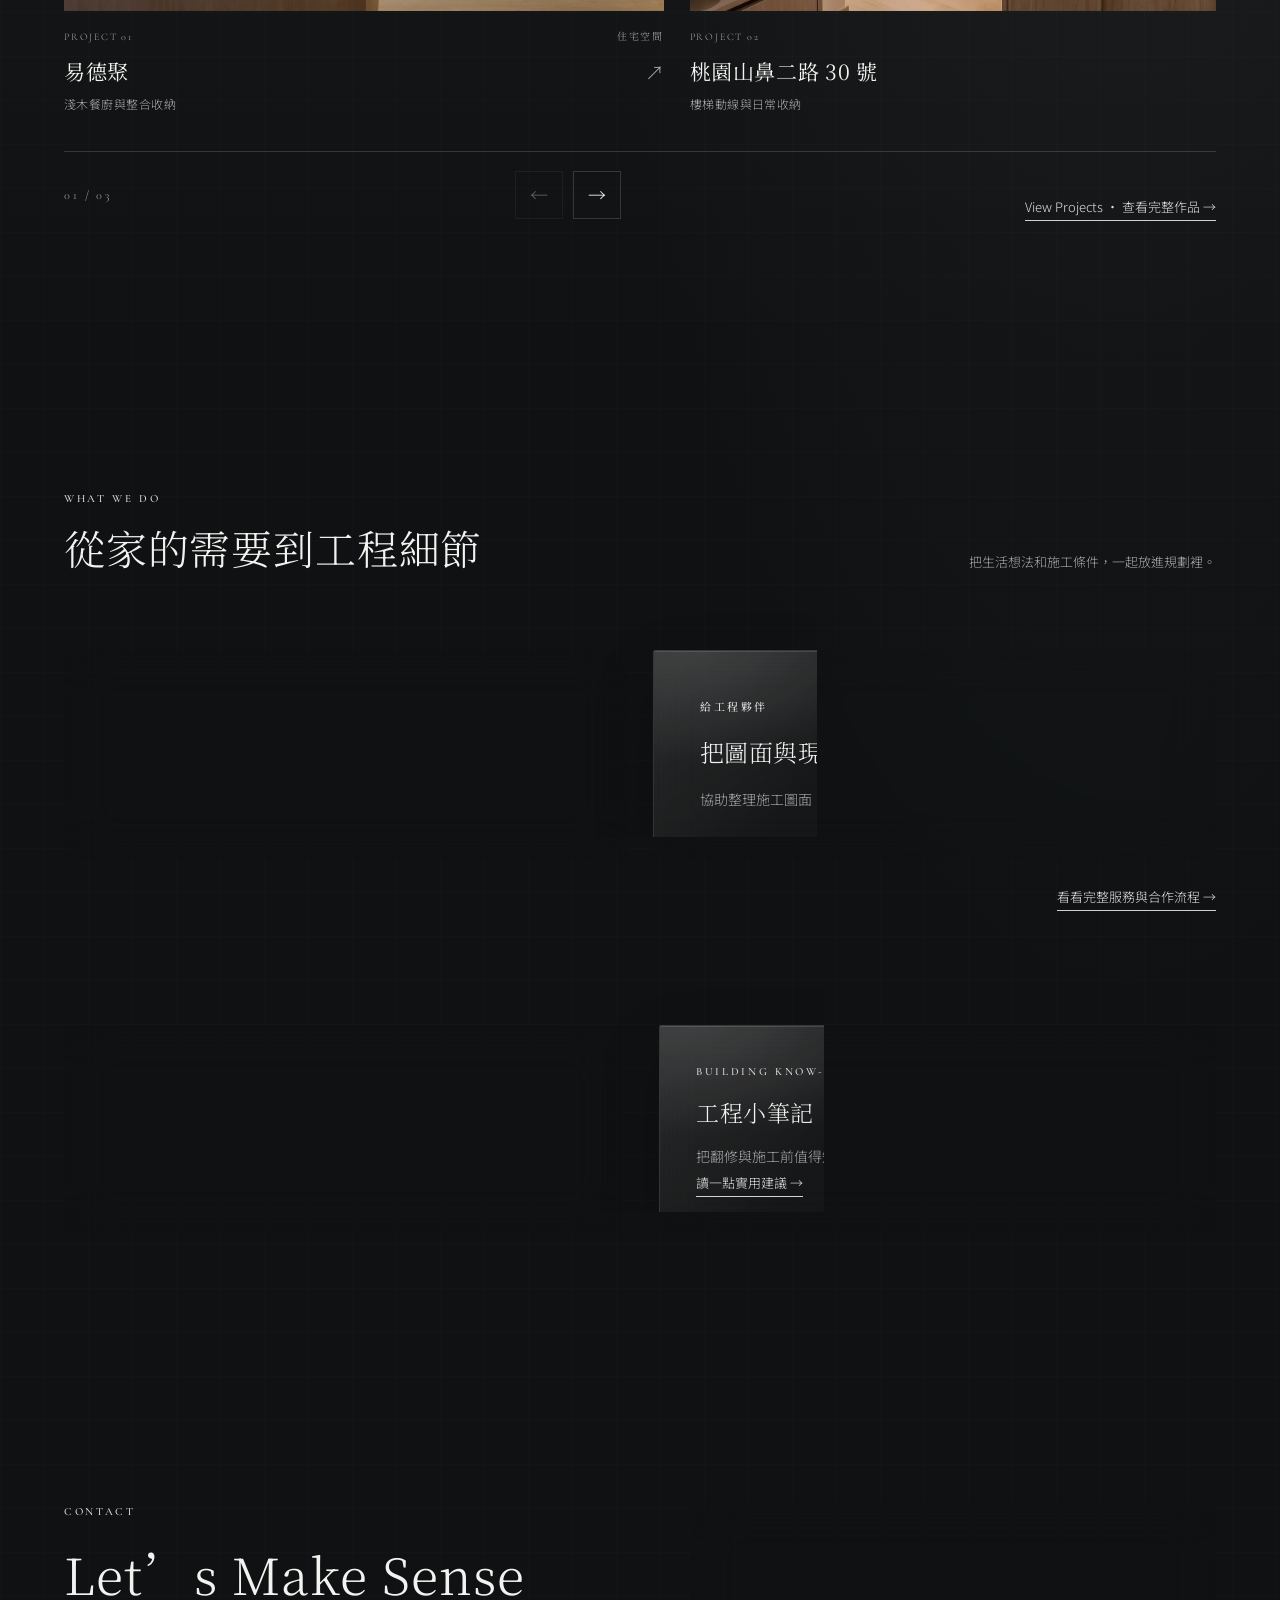
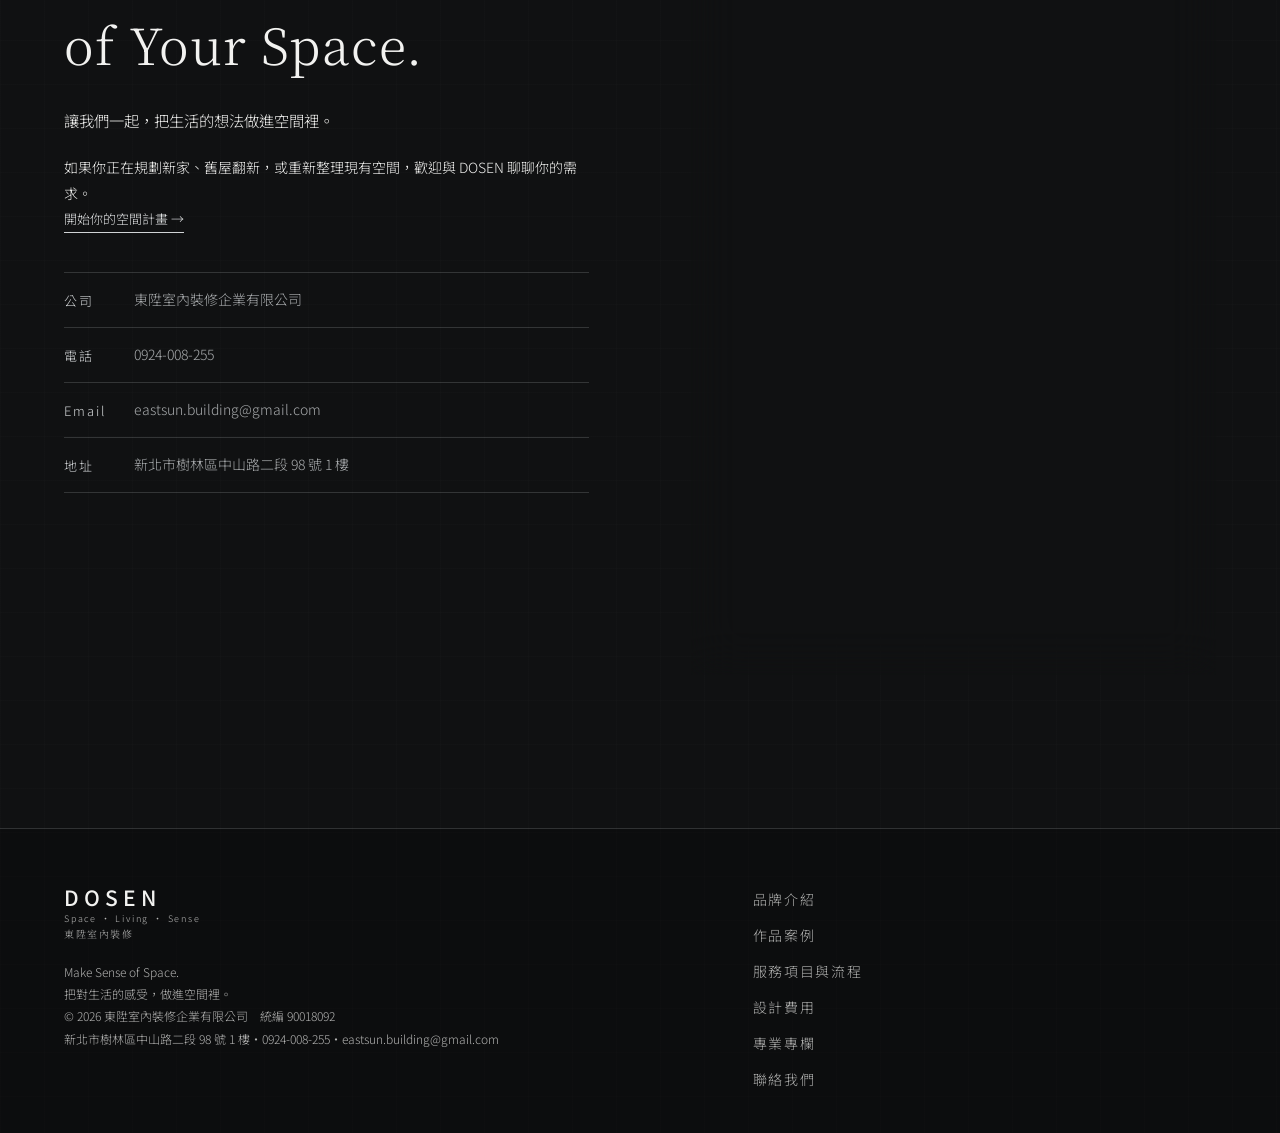
==== commit 424881b2: "Update DOSEN brand and founder portrait Apply DOSEN identity and supplied brand copy across the site" ====
--- a/index.html
+++ b/index.html
@@ -3,11 +3,11 @@
 <head>
 <meta charset="utf-8">
 <meta name="viewport" content="width=device-width, initial-scale=1">
-<title>東陞室內裝修 新北老屋翻修住宅設計統包與營建圖面整合</title>
-<meta name="description" content="東陞室內裝修陪你從屋況、生活和工程細節開始，提供新北住宅翻修、新屋規劃與工程圖面協作。把家的事慢慢做好，讓每個決定都有依據。">
+<title>DOSEN 東陞室內裝修｜室內設計・空間規劃・住宅裝修</title>
+<meta name="description" content="DOSEN 東陞室內裝修，從生活需求出發，提供住宅室內設計、空間規劃與裝修施工服務。透過對生活、材質、光線與細節的理解，把對生活的感受，做進空間裡。">
 <meta name="keywords" content="新北室內設計,樹林室內裝修,老屋翻修預算,老屋翻修一坪多少,毛胚屋裝潢,建築軀體圖檢討,建築施工圖檢討,鄰房修繕">
-<meta property="og:title" content="東陞室內裝修企業有限公司">
-<meta property="og:description" content="從屋況、生活到工程細節，陪你一起想清楚，把家的事慢慢做好。">
+<meta property="og:title" content="DOSEN — Space · Living · Sense">
+<meta property="og:description" content="DOSEN — Space · Living · Sense。把對生活的感受，做進空間裡。從設計到施工，DOSEN 以真實生活需求為起點，打造自然、耐看且真正適合生活的空間。Make Sense of Space.">
 <meta property="og:image" content="https://yamanawamugu.github.io/east-sunrise/images/east-sun-xindian-living.webp">
 <meta property="og:image:alt" content="東陞新店住宅客廳實景">
 <meta property="og:type" content="website">
@@ -21,7 +21,8 @@
   "@context": "https://schema.org",
   "@type": "GeneralContractor",
   "name": "東陞室內裝修企業有限公司",
-  "alternateName": "East Sunrise Interior Design",
+  "alternateName": "DOSEN",
+  "slogan": "把對生活的感受，做進空間裡",
   "telephone": "+886-924-008-255",
   "email": "eastsun.building@gmail.com",
   "address": {
@@ -41,9 +42,10 @@
 <a class="skip" href="#top">跳到主要內容</a>
 
 <header class="nav" id="nav">
-  <a href="#top" class="brand" aria-label="東陞室內裝修 首頁">
+  <a href="#top" class="brand" aria-label="DOSEN 東陞室內裝修首頁">
+    <span class="brand-name">DOSEN</span>
+    <span class="brand-en">Space · Living · Sense</span>
     <span class="brand-zh">東陞室內裝修</span>
-    <span class="brand-en">EAST SUNRISE INTERIOR DESIGN</span>
   </a>
   <nav class="menu" id="menu" aria-label="主選單">
     <a href="#about">品牌介紹</a>
@@ -66,12 +68,13 @@
     <div class="hero-shade"></div>
     <div class="hero-content">
       <div class="hero-copy">
-        <p class="eyebrow light">EAST SUNRISE · INTERIOR DESIGN</p>
-        <h1>把家的事<br>慢慢做好</h1>
-        <p class="hero-sub">從屋況、生活到工程細節，陪你一起想清楚，讓回家的每一天都更自在。</p>
+        <p class="eyebrow light">DOSEN · SPACE · LIVING · SENSE</p>
+        <h1>把對生活的感受<br>做進空間裡</h1>
+        <p class="hero-tagline">Make Sense of Space.</p>
+        <p class="hero-sub">從空間規劃、設計到施工落地<br>我們從真實的生活需求出發<br>打造自然、耐看，也真正適合居住的空間</p>
         <div class="hero-actions">
-          <a href="tel:+886924008255" class="btn btn-light">聊聊你的家</a>
-          <a href="services.html" class="link-light">看看我們怎麼做 <span aria-hidden="true">→</span></a>
+          <a href="#projects" class="btn btn-light">查看作品</a>
+          <a href="#about" class="link-light">認識 DOSEN <span aria-hidden="true">→</span></a>
         </div>
       </div>
     </div>
@@ -87,17 +90,26 @@
         <span>01 / UNDERSTAND</span>
       </div>
       <div class="about-copy reveal d1">
-        <p class="eyebrow">A HOME BEGINS WITH LISTENING</p>
-        <h2>先聽你想<br>怎麼生活</h2>
-        <p class="lead">一個家，從了解你在意的事開始。</p>
-        <p>我們帶著營造現場的經驗，陪你一起看屋況、理清需求，也把預算和施工細節說明白。少一點猜測，多一點安心，慢慢把想像變成舒服的日常。</p>
+        <p class="eyebrow">ABOUT DOSEN</p>
+        <h2>DOSEN</h2>
+        <p class="lead">DOSEN 源自「東陞」之音。</p>
+        <p><strong>DO</strong> 代表實踐，<strong>SENSE</strong> 代表感受。</p>
+        <p>我們相信，空間設計不只是風格與形式。真正好的空間，來自對生活習慣、光線、材質、尺度與日常細節的理解，再透過設計與施工，把這些感受真正落實在空間之中。</p>
+        <p class="brand-promise">把對生活的感受，做進空間裡。這就是 DOSEN。</p>
+        <div class="brand-story-en" lang="en">
+          <h3>About DOSEN</h3>
+          <p>DOSEN is derived from the name Dong Sheng. <strong>DO</strong> represents action and making. <strong>SENSE</strong> represents the way we experience space and everyday life.</p>
+          <p>We believe good interior design goes beyond appearance. It begins with understanding how people live — their routines, needs, light, materials and the details of everyday life.</p>
+          <p>Through design and craftsmanship, we turn those ideas into spaces made to be lived in.</p>
+          <p class="brand-promise">Make Sense of Space.</p>
+        </div>
         <div class="founder-profile reveal d1">
           <div class="founder-portrait">
             <img src="images/founder-wei.jpg" width="1600" height="1600" loading="lazy" alt="東陞室內裝修創辦人王嘉瑋">
             <span aria-hidden="true">FOUNDER</span>
           </div>
           <div class="founder-intro">
-            <p class="eyebrow">THE PERSON BEHIND EAST SUNRISE</p>
+            <p class="eyebrow">THE PERSON BEHIND DOSEN</p>
             <h3>王嘉瑋 <span>創辦人</span></h3>
             <p>以現場經驗為起點，陪你把需求、預算與施工細節一一想清楚。</p>
           </div>
@@ -105,9 +117,23 @@
         <ul class="stats">
           <li><b data-count="3">3</b><span>棟集合住宅實務經驗</span></li>
           <li><b data-count="5">5</b><span>年住宅設計與統包經驗</span></li>
-          <li><b data-count="5">5</b><span>個合作階段，陪你一步步完成</span></li>
+          <li><b data-count="4">4</b><span>個合作階段，陪你一步步完成</span></li>
         </ul>
       </div>
+    </div>
+    <div class="wrap brand-philosophy" aria-label="DOSEN 品牌理念">
+      <article>
+        <h3>SPACE</h3>
+        <p>空間不只是格局。我們重新理解人在其中的移動、停留與使用方式，讓每一個尺度都有存在的理由。</p>
+      </article>
+      <article>
+        <h3>LIVING</h3>
+        <p>設計最終回到生活。從收納、採光、動線到日常習慣，我們從真正的使用需求開始思考。</p>
+      </article>
+      <article>
+        <h3>SENSE</h3>
+        <p>好的空間不一定需要複雜。材質、比例、光線與細節所形成的感受，才是空間真正留下來的部分。</p>
+      </article>
     </div>
   </section>
 
@@ -118,7 +144,7 @@
         <div>
           <p class="eyebrow">SELECTED WORKS</p>
           <h2>精選作品</h2>
-          <p class="head-note" style="margin-top:14px">每個空間都有自己的生活樣子。</p>
+          <p class="head-note" style="margin-top:14px">Projects shaped by everyday living.<br>以真實生活為起點的空間作品。</p>
         </div>
       </div>
 
@@ -155,7 +181,7 @@
             <button id="worksPrev" type="button" aria-label="上一件作品" disabled>←</button>
             <button id="worksNext" type="button" aria-label="下一件作品">→</button>
           </div>
-          <p class="pricing-cta"><a href="projects.html" class="text-link">瀏覽全部作品案例 <span aria-hidden="true">→</span></a></p>
+          <p class="pricing-cta"><a href="projects.html" class="text-link">View Projects · 查看完整作品 <span aria-hidden="true">→</span></a></p>
         </div>
       </div>
     </div>
@@ -209,8 +235,10 @@
     <div class="wrap contact-grid">
       <div class="reveal">
         <p class="eyebrow">CONTACT</p>
-        <h2>想整理家的事<br>我們在這裡</h2>
-        <p class="lead">說說你想改變的地方，從一段簡單的對話開始。</p>
+        <h2>Let’s Make Sense of Your Space.</h2>
+        <p class="lead">讓我們一起，把生活的想法做進空間裡。</p>
+        <p>如果你正在規劃新家、舊屋翻新，或重新整理現有空間，歡迎與 DOSEN 聊聊你的需求。</p>
+        <p><a class="text-link" href="#form">開始你的空間計畫 <span aria-hidden="true">→</span></a></p>
         <ul class="info">
           <li><span>公司</span>東陞室內裝修企業有限公司</li>
           <li><span>電話</span><a href="tel:+886924008255">0924-008-255</a></li>
@@ -229,7 +257,7 @@
         </label>
         <label><span>想跟我們說的話</span><textarea name="msg" rows="3" placeholder="最近想整理的空間是……"></textarea></label>
         <p class="form-hint">送出後會開啟 Email，確認內容後再寄出。</p>
-        <button type="submit" class="btn btn-dark">寄出一封諮詢信</button>
+        <button type="submit" class="btn btn-dark">開始你的空間計畫</button>
         <p class="form-note" id="formNote" role="status" aria-live="polite"></p>
       </form>
     </div>
@@ -239,8 +267,8 @@
 <footer class="footer">
   <div class="wrap foot-grid">
     <div>
-      <div class="brand"><span class="brand-zh">東陞室內裝修</span><span class="brand-en">EAST SUNRISE INTERIOR DESIGN</span></div>
-      <p>© 2026 東陞室內裝修企業有限公司　統編 90018092<br>新北市樹林區中山路二段 98 號 1 樓・0924-008-255・eastsun.building@gmail.com</p>
+      <div class="brand"><span class="brand-name">DOSEN</span><span class="brand-en">Space · Living · Sense</span><span class="brand-zh">東陞室內裝修</span></div>
+      <p>Make Sense of Space.<br>把對生活的感受，做進空間裡。<br>© 2026 東陞室內裝修企業有限公司　統編 90018092<br>新北市樹林區中山路二段 98 號 1 樓・0924-008-255・eastsun.building@gmail.com</p>
     </div>
     <nav aria-label="頁尾選單">
       <a href="#about">品牌介紹</a><a href="projects.html">作品案例</a><a href="services.html">服務項目與流程</a><a href="pricing.html">設計費用</a><a href="insights.html">專業專欄</a><a href="#contact">聯絡我們</a>
--- a/styles.css
+++ b/styles.css
@@ -1,7 +1,7 @@
 :root{
-  --bg:#070809; --bg-2:#0e1012; --ink:#f0f1f2; --ink-2:#a5a9af; --line:rgba(255,255,255,.12);
-  --brass:#b8bec6; --brass-text:#c7ccd2; --dark:#070809; --on-dark:#f0f1f2;
-  --glass:rgba(255,255,255,.045); --glass-hover:rgba(255,255,255,.075);
+  --bg:#101112; --bg-2:#17191a; --ink:#f2f2f0; --ink-2:#a8abad; --line:rgba(235,238,239,.16);
+  --brass:#d0d3d5; --brass-text:#e0e2e3; --dark:#101112; --on-dark:#f2f2f0;
+  --glass:rgba(255,255,255,.035); --glass-hover:rgba(255,255,255,.065);
   --serif:'Cormorant Garamond','Noto Serif TC',serif;
   --serif-zh:'Noto Serif TC','Cormorant Garamond',serif;
   --sans:'Noto Sans TC',system-ui,sans-serif;
@@ -10,7 +10,7 @@
 }
 *{box-sizing:border-box;margin:0;padding:0}
 html{scroll-behavior:smooth;scroll-padding-top:70px}
-body{background:radial-gradient(ellipse at 16% 0%,rgba(255,255,255,.045),transparent 38%),radial-gradient(ellipse at 88% 42%,rgba(139,148,160,.055),transparent 36%),var(--bg);color:var(--ink);font-family:var(--sans);font-size:14px;font-weight:300;line-height:1.85;-webkit-font-smoothing:antialiased;overflow-x:hidden}
+body{background:radial-gradient(ellipse at 16% 0%,rgba(255,255,255,.055),transparent 38%),radial-gradient(ellipse at 88% 42%,rgba(190,195,199,.055),transparent 36%),linear-gradient(rgba(230,234,236,.012) 1px,transparent 1px),linear-gradient(90deg,rgba(230,234,236,.012) 1px,transparent 1px),var(--bg);background-size:auto,auto,44px 44px,44px 44px,auto;color:var(--ink);font-family:var(--sans);font-size:14px;font-weight:300;line-height:1.85;-webkit-font-smoothing:antialiased;overflow-x:hidden}
 img{display:block;max-width:100%}
 a{color:inherit;text-decoration:none}
 ul,ol{list-style:none}
@@ -40,14 +40,15 @@
 .nav{position:fixed;inset:0 0 auto 0;z-index:50;display:flex;justify-content:space-between;align-items:center;padding:18px var(--gutter);color:#fff;background:rgba(8,9,11,.3);backdrop-filter:blur(22px) saturate(140%);-webkit-backdrop-filter:blur(22px) saturate(140%);border-bottom:1px solid rgba(255,255,255,.1);transition:background .45s,color .45s,box-shadow .45s}
 .nav.solid{background:rgba(8,9,11,.78);backdrop-filter:blur(26px) saturate(150%);-webkit-backdrop-filter:blur(26px) saturate(150%);color:var(--ink);box-shadow:0 1px 0 var(--line),0 12px 34px rgba(0,0,0,.22)}
 .brand{display:flex;flex-direction:column;line-height:1.1}
-.brand-zh{font-family:var(--serif-zh);font-size:18px;letter-spacing:.16em;font-weight:400}
-.brand-en{font-family:var(--serif);font-size:10px;letter-spacing:.38em;opacity:.75;margin-top:5px}
+.brand-name{font-family:var(--sans);font-size:21px;letter-spacing:.24em;font-weight:500;line-height:1}
+.brand-en{font-family:var(--sans);font-size:9px;letter-spacing:.2em;opacity:.75;margin-top:6px}
+.brand-zh{font-family:var(--serif-zh);font-size:10px;letter-spacing:.16em;font-weight:300;opacity:.72;margin-top:4px}
 .menu{display:flex;gap:clamp(18px,3vw,44px);align-items:center;font-size:13px;letter-spacing:.12em}
 .menu a{position:relative;padding:4px 0}
 .menu a:not(.menu-cta)::after{content:"";position:absolute;left:0;bottom:0;width:100%;height:1px;background:currentColor;transform:scaleX(0);transform-origin:right;transition:transform .5s var(--ease)}
 .menu a:not(.menu-cta):hover::after{transform:scaleX(1);transform-origin:left}
 .menu a[aria-current=page]::after{transform:scaleX(1)}
-.menu-cta{border:1px solid rgba(255,255,255,.25);border-radius:999px;padding:9px 22px!important;background:var(--glass);transition:background .3s,color .3s,border-color .3s}
+.menu-cta{border:1px solid rgba(255,255,255,.32);border-radius:2px;padding:9px 22px!important;background:var(--glass);transition:background .3s,color .3s,border-color .3s}
 .menu-cta:hover{background:var(--brass);border-color:var(--brass);color:var(--dark)}
 .burger{display:none;width:44px;height:44px;position:relative}
 .burger span{position:absolute;left:10px;right:10px;height:1px;background:currentColor;transition:transform .4s var(--ease),top .4s var(--ease)}
@@ -59,12 +60,13 @@
 .hero{position:relative;height:100svh;min-height:620px;color:#fff;display:flex;align-items:flex-end;overflow:hidden}
 .hero-media,.hero-media img{position:absolute;inset:0;width:100%;height:100%}
 .hero-media img{object-fit:cover}
-.hero-shade{position:absolute;inset:0;background:linear-gradient(180deg,rgba(5,6,7,.52) 0%,rgba(5,6,7,.08) 24%,rgba(5,6,7,.2) 48%,rgba(5,6,7,.76) 100%),linear-gradient(90deg,rgba(5,6,7,.55) 0%,rgba(5,6,7,0) 78%)}
+.hero-shade{position:absolute;inset:0;background:repeating-linear-gradient(0deg,rgba(255,255,255,.045) 0 1px,transparent 1px 44px),repeating-linear-gradient(90deg,rgba(255,255,255,.045) 0 1px,transparent 1px 44px),linear-gradient(180deg,rgba(5,6,7,.52) 0%,rgba(5,6,7,.08) 24%,rgba(5,6,7,.2) 48%,rgba(5,6,7,.76) 100%),linear-gradient(90deg,rgba(5,6,7,.55) 0%,rgba(5,6,7,0) 78%)}
 .hero h1,.hero-sub{text-shadow:0 2px 24px rgba(0,0,0,.35)}
 .hero-content{position:relative;padding:0 var(--gutter) clamp(56px,9vh,96px);max-width:1360px;margin:0 auto;width:100%}
 .hero-panel{width:min(650px,100%);padding:clamp(26px,4vw,48px);border:1px solid rgba(255,255,255,.22);border-radius:24px;background:linear-gradient(135deg,rgba(255,255,255,.14),rgba(255,255,255,.045) 42%,rgba(9,10,12,.24));backdrop-filter:blur(28px) saturate(145%);-webkit-backdrop-filter:blur(28px) saturate(145%);box-shadow:inset 0 1px 0 rgba(255,255,255,.2),inset 0 -1px 0 rgba(255,255,255,.035),0 30px 90px rgba(0,0,0,.4)}
 .hero h1{font-size:clamp(32px,4.4vw,60px);font-weight:300;line-height:1.25;margin-bottom:18px}
 .hero h1 em{color:#e4e7eb}
+.hero-tagline{font-family:var(--serif);font-size:clamp(15px,1.6vw,20px);letter-spacing:.18em;color:rgba(255,255,255,.82);margin-bottom:16px}
 .hero-sub{max-width:460px;font-size:clamp(13px,1.1vw,15px);opacity:.9;margin-bottom:26px}
 .hero-actions{display:flex;gap:22px;align-items:center;flex-wrap:wrap}
 .hero-content>*{opacity:0;transform:translateY(20px);animation:rise 1s var(--ease) .2s forwards}
@@ -75,9 +77,9 @@
 @keyframes drip{0%{transform:translateY(-100%)}60%,100%{transform:translateY(100%)}}
 
 /* BUTTONS */
-.btn{display:inline-block;padding:12px 24px;border-radius:999px;font-size:12px;letter-spacing:.1em;transition:background .35s,color .35s,transform .35s var(--ease),box-shadow .35s}
+.btn{display:inline-block;padding:12px 24px;border-radius:2px;font-size:12px;letter-spacing:.1em;transition:background .35s,color .35s,transform .35s var(--ease),box-shadow .35s}
 .btn:hover{transform:translateY(-2px);box-shadow:0 8px 28px rgba(0,0,0,.24)}
-.btn-light,.btn-dark{background:#d5d9de;color:#101113;font-weight:500}
+.btn-light,.btn-dark{background:#e0e2e3;color:#101112;font-weight:500}
 .btn-light:hover,.btn-dark:hover{background:#f0f2f4;color:#090a0c}
 .btn-dark{width:100%;padding:15px}
 .link-light{font-size:13px;letter-spacing:.08em;border-bottom:1px solid rgba(255,255,255,.38);padding-bottom:4px;transition:border-color .3s,color .3s}
@@ -145,6 +147,7 @@
 .service-track li strong{display:block;font-family:var(--serif-zh);font-size:15px;font-weight:400;margin-bottom:4px}
 .service-track li span{display:block;color:var(--ink-2);font-size:12px}
 .service-track>p:not(.eyebrow){color:var(--ink-2)}
+.service-note{margin-top:24px;color:var(--ink-2);font-size:12px}
 
 /* PRICING */
 .pricing{background:transparent}
@@ -231,12 +234,13 @@
 /* PROCESS */
 .process{background:transparent;color:var(--on-dark)}
 .process .wrap{padding-top:clamp(26px,4vw,48px);padding-bottom:clamp(34px,5vw,58px);border:1px solid var(--line);border-radius:24px;background:linear-gradient(145deg,rgba(255,255,255,.055),rgba(255,255,255,.018));backdrop-filter:blur(14px);-webkit-backdrop-filter:blur(14px)}
-.steps{display:grid;grid-template-columns:repeat(3,1fr);gap:clamp(20px,3vw,48px);counter-reset:s}
+.steps{display:grid;grid-template-columns:repeat(4,1fr);gap:clamp(20px,3vw,48px);counter-reset:s}
 .steps li{padding-top:22px;border-top:1px solid rgba(239,233,222,.2);position:relative}
 .steps li::before{content:"";position:absolute;top:-1px;left:0;width:100%;height:1px;background:var(--brass);transform:scaleX(0);transform-origin:left;transition:transform 1.2s var(--ease) .3s}
 .steps li.in::before{transform:scaleX(1)}
 .steps b{font-family:var(--serif);font-weight:300;font-size:30px;color:var(--brass);display:block;line-height:1;margin-bottom:14px}
 .steps h3{font-size:18px;margin-bottom:10px}
+.steps h3 span{display:block;margin-top:4px;color:var(--ink-2);font-family:var(--serif);font-size:13px;font-weight:400;letter-spacing:.12em}
 .steps p{font-size:14px;opacity:.7}
 
 /* QUOTE */
@@ -289,6 +293,10 @@
 }
 @media(max-width:760px){
   .burger{display:block}
+  .nav{padding-block:14px}
+  .brand-name{font-size:17px}
+  .brand-en{font-size:7px;margin-top:4px}
+  .brand-zh{font-size:9px;margin-top:3px}
   .card{flex-basis:84%}
   .menu{position:fixed;inset:0;background:rgba(7,8,10,.88);backdrop-filter:blur(30px) saturate(140%);-webkit-backdrop-filter:blur(30px) saturate(140%);color:var(--on-dark);flex-direction:column;justify-content:center;gap:22px;font-size:16px;letter-spacing:.12em;opacity:0;visibility:hidden;transition:opacity .5s var(--ease),visibility .5s}
   .menu.open{opacity:1;visibility:visible}
@@ -392,6 +400,10 @@
 .about-copy .eyebrow{font-size:10px;letter-spacing:.18em}
 .about-copy h2{font-size:clamp(32px,4vw,50px);line-height:1.38;margin-bottom:22px}
 .about-copy>p:not(.eyebrow){color:var(--ink-2)}
+.brand-story-en{margin-top:28px;padding-top:24px;border-top:1px solid var(--line);color:var(--ink-2)}
+.brand-story-en h3{font-family:var(--serif);font-size:20px;letter-spacing:.08em;color:var(--ink);margin-bottom:10px}
+.brand-story-en p{font-size:12px;line-height:1.9;margin-top:8px}
+.brand-story-en .brand-promise{color:var(--ink);font-family:var(--serif);font-size:16px;letter-spacing:.08em}
 .founder-profile{display:flex;align-items:center;gap:20px;margin-top:30px;padding-top:26px;border-top:1px solid var(--line);text-align:left}
 .founder-portrait{position:relative;flex:0 0 clamp(96px,10vw,132px);overflow:hidden;aspect-ratio:4/5;background:#e8e7e4}
 .founder-portrait::after{content:"";position:absolute;inset:0;border:1px solid rgba(255,255,255,.32);pointer-events:none}
@@ -407,6 +419,10 @@
 .stats li{min-width:78px}
 .stats b{font-family:var(--sans);font-size:clamp(28px,3.2vw,40px);font-weight:300;letter-spacing:.02em}
 .stats span{display:block;max-width:112px;line-height:1.6;margin-top:8px;font-size:11px}
+.brand-philosophy{display:grid;grid-template-columns:repeat(3,minmax(0,1fr));gap:clamp(22px,4vw,56px);margin-top:clamp(34px,5vw,64px);padding-top:clamp(26px,4vw,44px);border-top:1px solid var(--line)}
+.brand-philosophy article{min-width:0}
+.brand-philosophy h3{font-family:var(--serif);font-size:18px;letter-spacing:.18em;margin-bottom:10px}
+.brand-philosophy p{font-size:12px;line-height:1.9;color:var(--ink-2)}
 .section-head{margin-bottom:clamp(42px,6vw,76px)}
 .section-head>div>.eyebrow{margin-bottom:12px}
 .projects{padding-top:clamp(82px,11vw,150px);padding-bottom:clamp(90px,12vw,160px)}
@@ -455,6 +471,7 @@
   .about-media{min-height:0;aspect-ratio:4/3}
   .about-copy{max-width:unset}
   .about-copy h2{font-size:clamp(32px,7.2vw,42px)}
+  .brand-philosophy{grid-template-columns:1fr;gap:20px}
   .stats{justify-content:space-between}
   .stats li{min-width:0}
   .stats span{max-width:105px}
@@ -484,45 +501,37 @@
   .scroll-hint{animation:none}
 }
 
-/* CENTERED TYPE AND SLOW EDITORIAL REVEALS */
-body{text-align:center}
-.brand{align-items:center;text-align:center}
-.nav .brand{align-items:flex-start;text-align:left}
+/* EDITORIAL TYPE AND SLOW REVEALS */
+.brand{align-items:flex-start;text-align:left}
 .menu{justify-content:center}
-.hero-copy{margin-inline:auto}
-.hero-copy .hero-actions{justify-content:center}
+.hero-copy{margin-inline:auto;text-align:center}
+.hero-actions{justify-content:center}
 .hero-location{justify-content:center}
-.section-head{flex-direction:column;align-items:center;text-align:center}
-.section-head>div{width:100%}
-.head-note{max-width:620px;margin-inline:auto}
+.section-head{flex-direction:row;align-items:flex-end;text-align:left}
+.section-head>div{width:auto}
+.head-note{max-width:320px;margin-inline:0;text-align:left}
 .works-track .card-info{text-align:left}
-.about-copy{margin-inline:auto}
-.stats{justify-content:center}
-.stats span{margin-inline:auto}
-.service-track .eyebrow{justify-content:center}
-.service-track li{text-align:center}
-.pricing-cta{text-align:center}
-.price-panel table,.article-table table{text-align:center}
+.about-copy{margin-inline:0;text-align:left}
+.stats{justify-content:space-between;text-align:left}
+.stats li,.stats span{text-align:left}
+.stats span{margin-inline:0}
+.service-track li{text-align:left}
 .article-table{overflow-x:auto}
-.article-list{list-style-position:inside;padding-left:0}
-.article-list li{padding-inline:8px}
-.breadcrumbs{justify-content:center;margin-inline:auto}
-.article-wrap,.article-header,.article-body,.article-cta{margin-inline:auto;text-align:center}
-.article-body>*,.article-cta>*{margin-inline:auto}
-.article-cta .btn{display:table}
-.cta-inner{flex-direction:column;justify-content:center;align-items:center;text-align:center}
-.cta-actions{align-items:center}
-.contact-grid{align-items:center}
-.info{max-width:640px;margin-inline:auto}
-.info li{justify-content:center;align-items:center;flex-wrap:wrap;gap:8px 14px}
-.info span{width:auto}
-.form{text-align:center}
-.form label{align-items:center}
-.form input,.form select,.form textarea{text-align:center}
-.form-hint,.form-note{text-align:center}
-.foot-grid{justify-items:center;text-align:center}
-.foot-grid nav{align-items:center}
-.form button{align-self:center;width:min(100%,420px)}
+.breadcrumbs{justify-content:flex-start;margin-inline:0}
+.page-hero .wrap{text-align:left}
+.article-wrap,.article-header,.article-body,.article-cta{margin-inline:auto;text-align:left}
+.cta-inner{flex-direction:row;justify-content:space-between;align-items:center;text-align:left}
+.cta-actions{align-items:flex-start}
+.contact-grid{align-items:start}
+.info{max-width:640px;margin-inline:0}
+.info li{align-items:flex-start}
+.form{text-align:left}
+.form label{align-items:stretch}
+.form input,.form select,.form textarea{text-align:left}
+.form-hint,.form-note{text-align:left}
+.foot-grid{justify-items:start;text-align:left}
+.foot-grid nav{align-items:flex-start}
+.form button{align-self:flex-start;width:min(100%,420px);text-align:center}
 
 .hero-content>*{animation:none;opacity:1;transform:none}
 .hero-copy>*{
@@ -566,16 +575,18 @@
   text-align:left;
 }
 .article-body{max-width:760px}
-.article-list{list-style-position:outside;padding-left:24px}
 .price-panel table,.article-table table{text-align:left}
-.form label{align-items:stretch}
 .form input,.form select,.form textarea{width:100%;text-align:left}
-.foot-grid>div>p{max-width:min(100%,440px);margin-inline:auto;text-align:left}
+.foot-grid>div>p{max-width:min(100%,440px);margin-inline:0;text-align:left}
 
 @media(max-width:760px){
+  .section-head{flex-direction:column;align-items:flex-start}
+  .section-head>div{width:100%}
+  .head-note{max-width:620px}
   .hero-actions{justify-content:center}
   .about-grid{justify-items:center}
-  .contact-cta .wrap{align-items:center}
+  .cta-inner{align-items:flex-start;flex-direction:column}
+  .cta-actions{align-items:flex-start}
 }
 
 /* PROJECT ARCHIVE AND CASE STUDIES */
@@ -583,8 +594,6 @@
 .project-yideju-page .project-hero::before{background-image:url("images/projects/yideju-01.webp")}
 .project-taoyuan-page .project-hero::before{background-image:url("images/projects/taoyuan-shanbi-01.webp")}
 .project-xindian-page .project-hero::before{background-image:url("images/projects/xindian-central-01.webp")}
-.projects-page .page-hero .wrap,.project-detail .page-hero .wrap{text-align:left}
-.projects-page .breadcrumbs,.project-detail .breadcrumbs{justify-content:flex-start;margin-inline:0}
 .project-archive{padding-top:clamp(66px,8vw,110px)}
 .project-grid{display:grid;grid-template-columns:repeat(2,minmax(0,1fr));gap:clamp(34px,5vw,72px) clamp(22px,3vw,44px)}
 .project-entry{display:block;min-width:0;color:var(--ink)}
@@ -651,3 +660,28 @@
 @media(prefers-reduced-motion:reduce){
   .project-entry-image img,.project-photo img{clip-path:none;transform:none;transition:none}
 }
+
+/* MONOCHROME STONE AND ARCHITECTURAL GRID */
+.hero-media img{filter:grayscale(1) contrast(1.06)}
+.hero-shade{
+  background-image:
+    repeating-linear-gradient(0deg,rgba(255,255,255,.055) 0 1px,transparent 1px 44px),
+    repeating-linear-gradient(90deg,rgba(255,255,255,.055) 0 1px,transparent 1px 44px),
+    linear-gradient(180deg,rgba(5,6,7,.3) 0%,rgba(5,6,7,.06) 30%,rgba(5,6,7,.26) 58%,rgba(5,6,7,.76) 100%),
+    linear-gradient(90deg,rgba(5,6,7,.48) 0%,rgba(5,6,7,.13) 52%,rgba(5,6,7,.08) 100%);
+}
+.page-hero::before{filter:grayscale(1) contrast(1.08)}
+.page-hero::after{
+  background-image:
+    repeating-linear-gradient(0deg,rgba(255,255,255,.045) 0 1px,transparent 1px 44px),
+    repeating-linear-gradient(90deg,rgba(255,255,255,.045) 0 1px,transparent 1px 44px),
+    linear-gradient(90deg,rgba(5,6,7,.82),rgba(5,6,7,.42) 52%,rgba(5,6,7,.18)),
+    linear-gradient(0deg,rgba(5,6,7,.64),transparent 74%);
+}
+.service-track,.price-panel,.payment-panel,.pricing-aside,.article-wrap,.contact-cta .wrap,.insight-card,.process .wrap,.form{border-radius:2px}
+.project-entry-image,.project-photo img{background-color:var(--bg-2)}
+.btn-light,.btn-dark{border:1px solid rgba(245,247,248,.7)}
+.btn-light:hover,.btn-dark:hover{background:#fff}
+@media(prefers-reduced-motion:reduce){
+  .hero-media img,.page-hero::before{filter:grayscale(1) contrast(1.04)}
+}
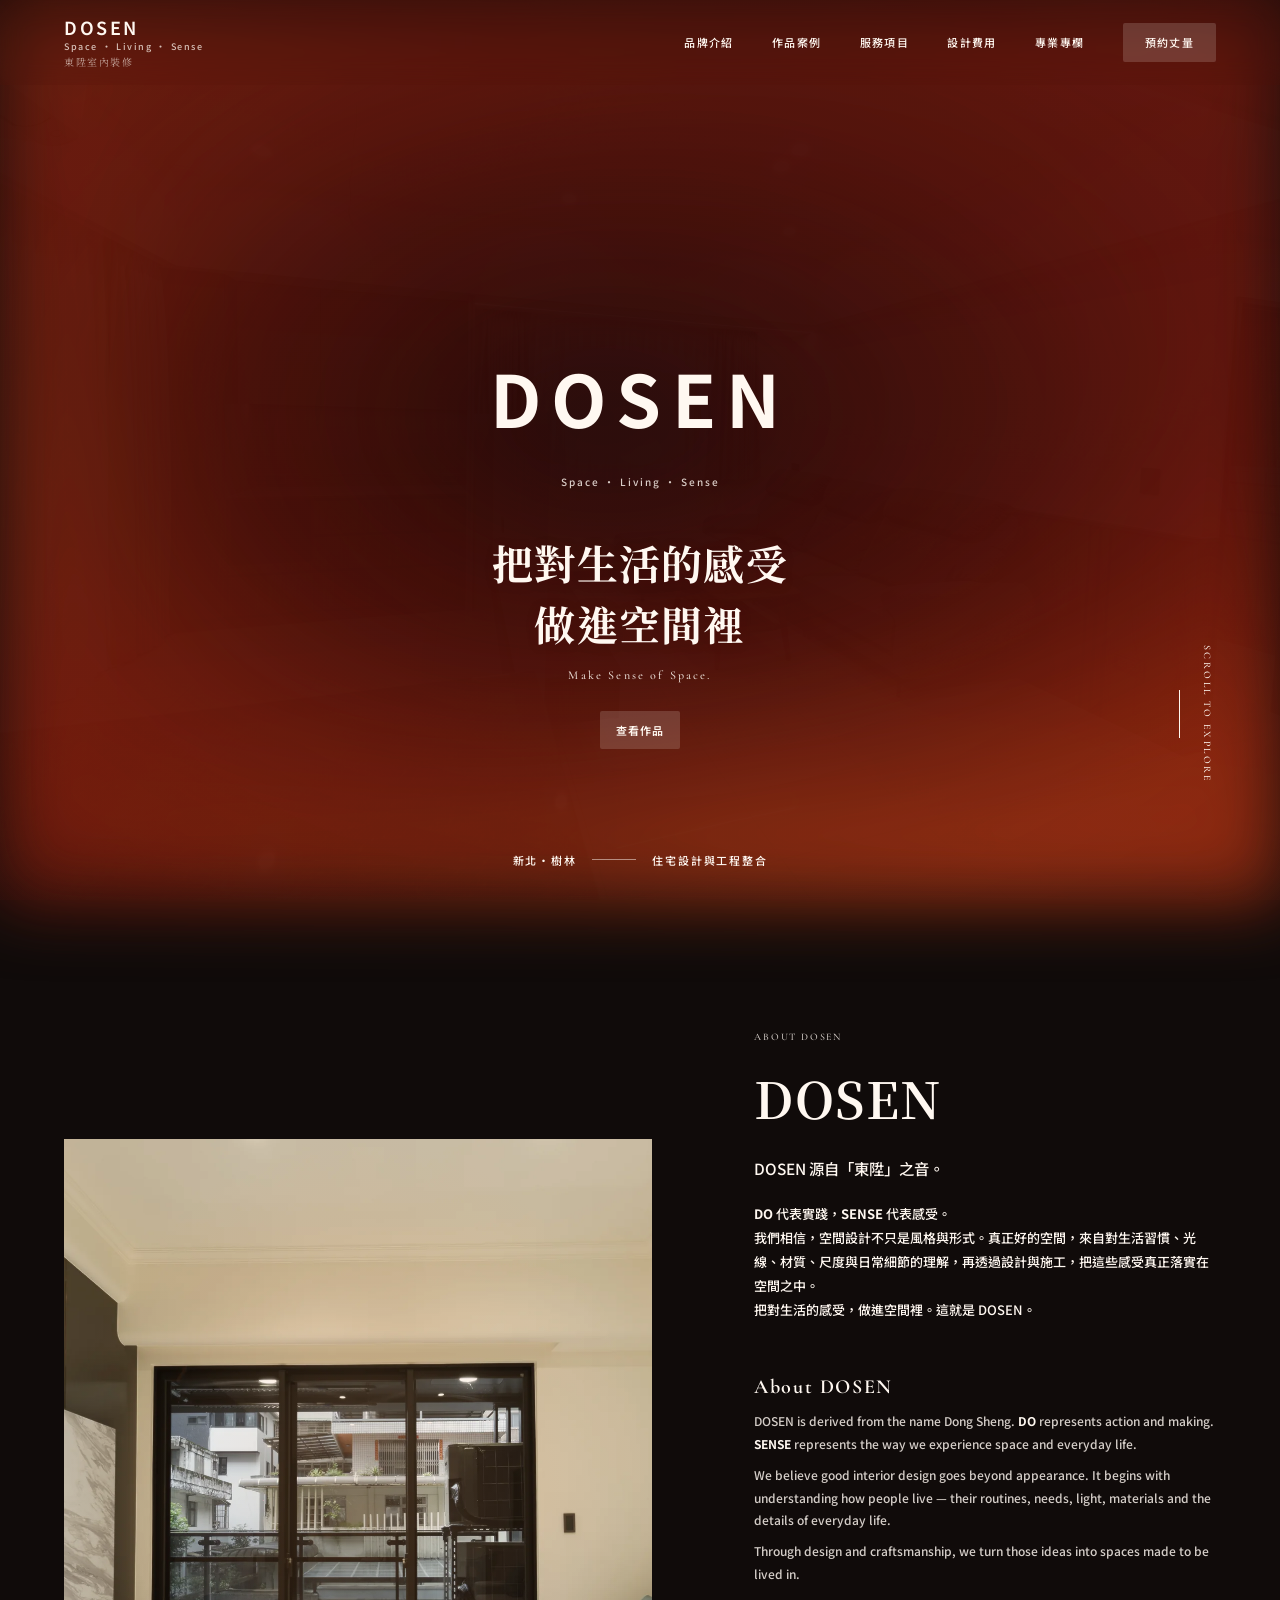
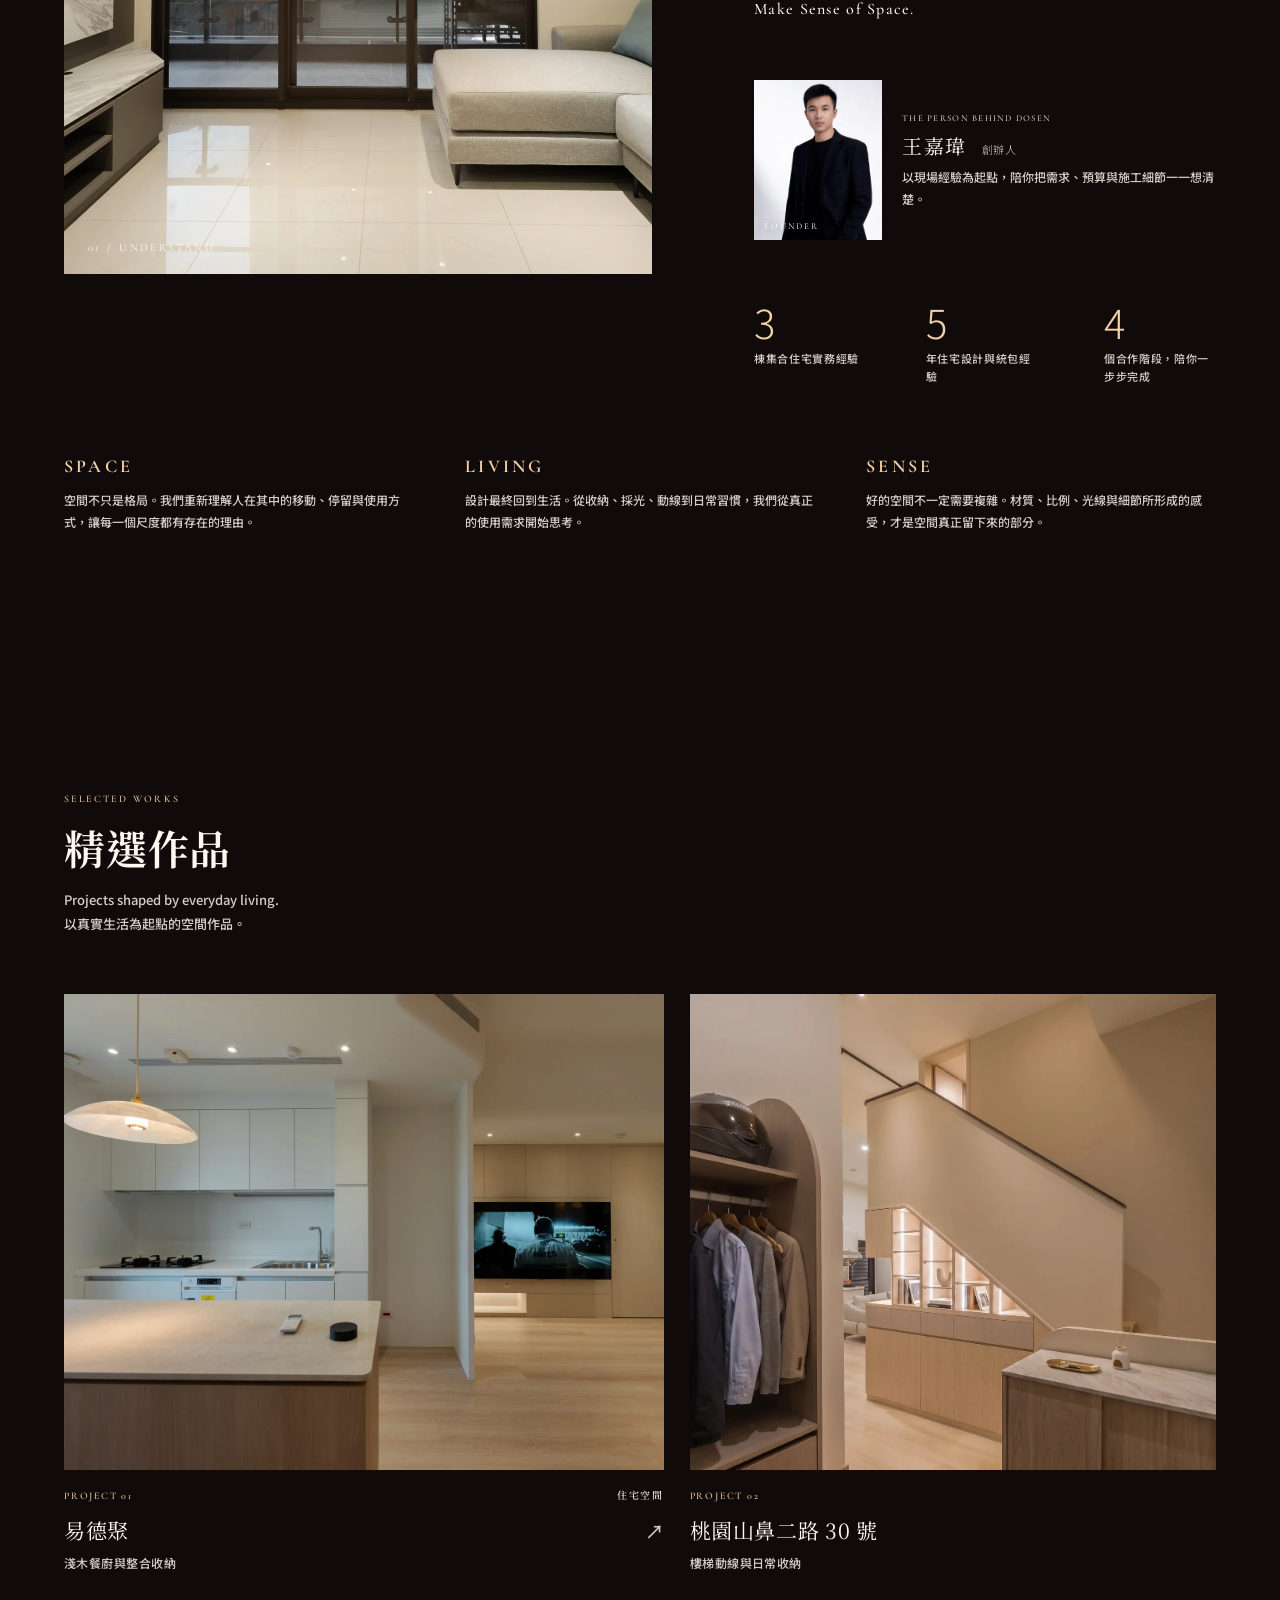
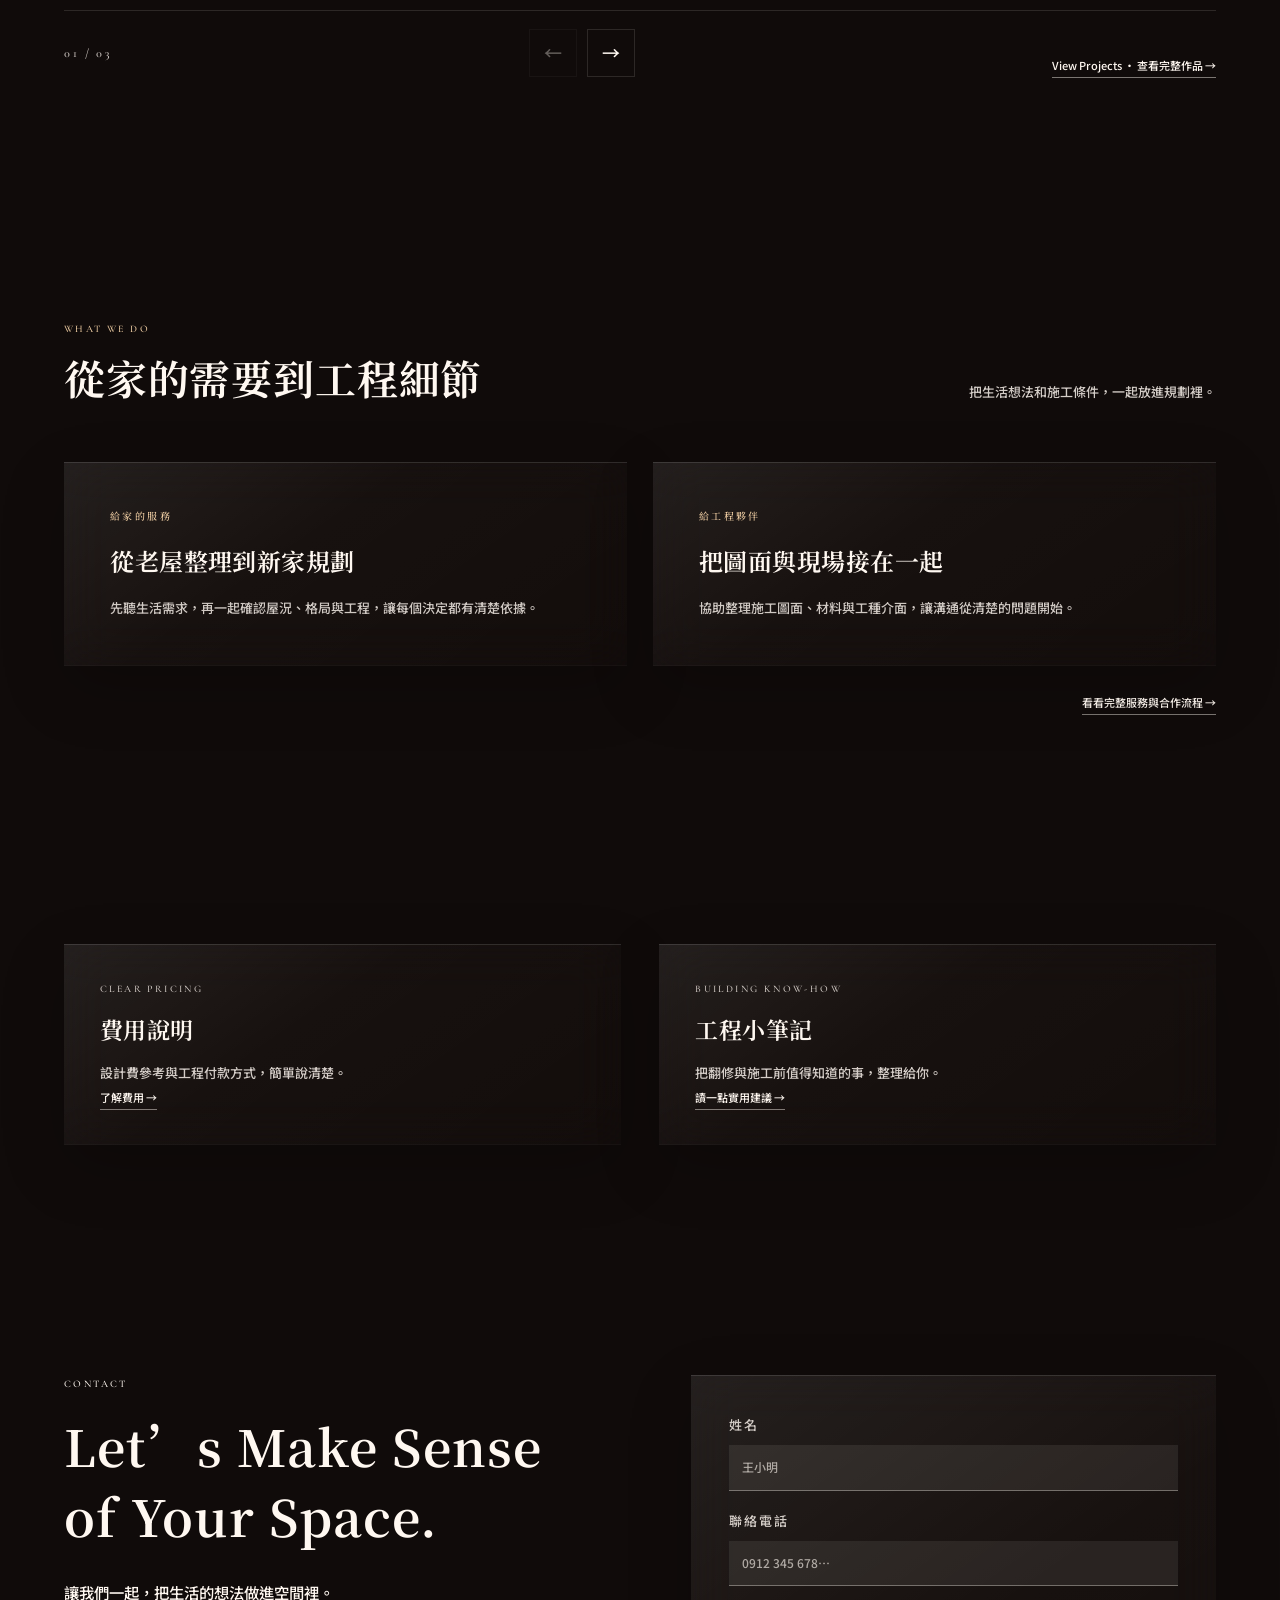
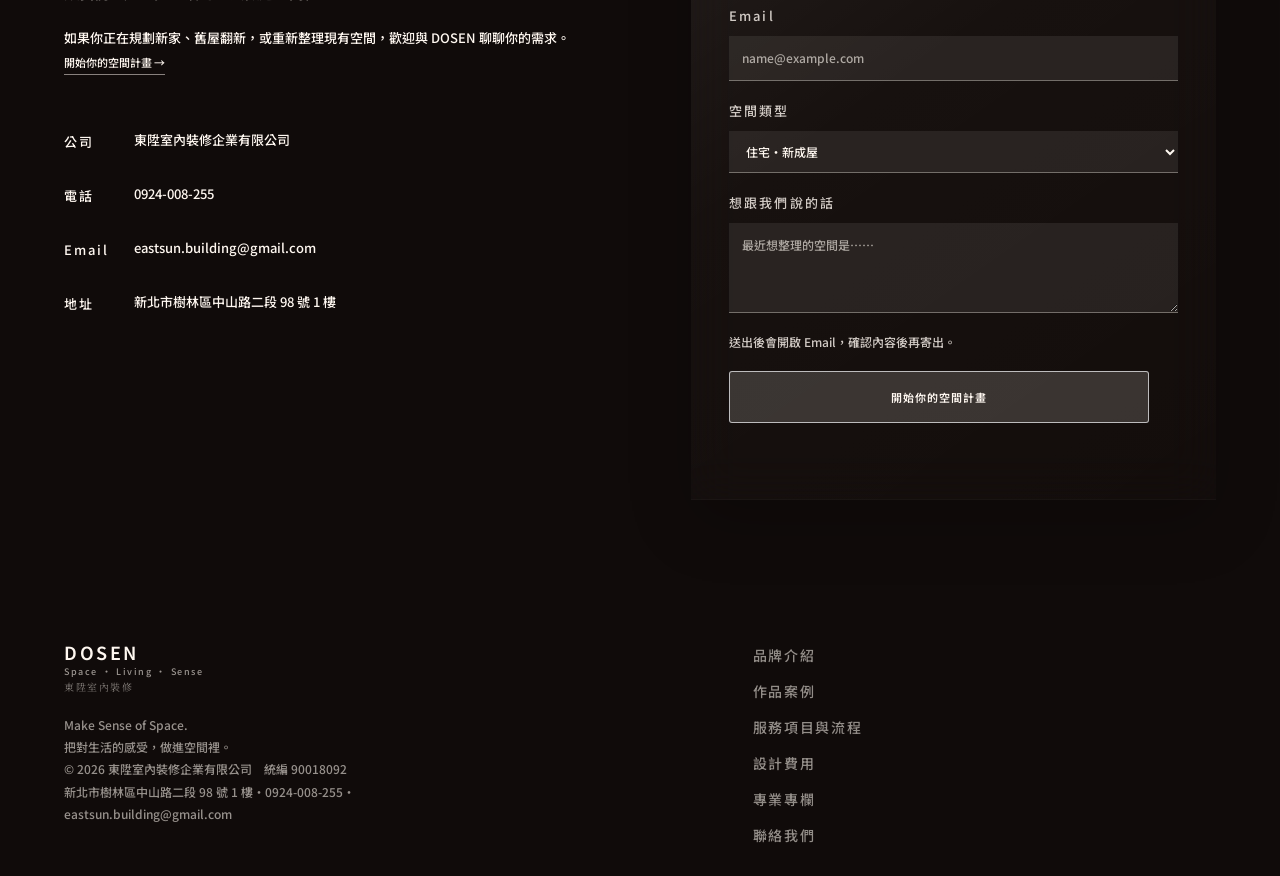
==== commit 1119d0d8: "Refine DOSEN dark sunset visual theme Add a darker ambient orange glow with drifting grain, keeping " ====
--- a/index.html
+++ b/index.html
@@ -68,13 +68,12 @@
     <div class="hero-shade"></div>
     <div class="hero-content">
       <div class="hero-copy">
-        <p class="eyebrow light">DOSEN · SPACE · LIVING · SENSE</p>
+        <p class="hero-brand">DOSEN</p>
+        <p class="hero-descriptor">Space · Living · Sense</p>
         <h1>把對生活的感受<br>做進空間裡</h1>
         <p class="hero-tagline">Make Sense of Space.</p>
-        <p class="hero-sub">從空間規劃、設計到施工落地<br>我們從真實的生活需求出發<br>打造自然、耐看，也真正適合居住的空間</p>
         <div class="hero-actions">
           <a href="#projects" class="btn btn-light">查看作品</a>
-          <a href="#about" class="link-light">認識 DOSEN <span aria-hidden="true">→</span></a>
         </div>
       </div>
     </div>
--- a/styles.css
+++ b/styles.css
@@ -685,3 +685,341 @@
 @media(prefers-reduced-motion:reduce){
   .hero-media img,.page-hero::before{filter:grayscale(1) contrast(1.04)}
 }
+
+/* Deep sunset grain direction */
+:root{
+  --dosen-ivory:#F5E9D8;
+  --dosen-sand:#F3D1A6;
+  --dosen-sunrise:#F4A15D;
+  --dosen-orange:#EC5A1F;
+  --dosen-deep-orange:#DF3E1D;
+  --dosen-text:#FFF8F1;
+  --dosen-text-secondary:rgba(255,248,241,.82);
+  --dosen-light:#FFF8F1;
+  --ink:var(--dosen-light);
+  --ink-2:var(--dosen-text-secondary);
+  --line:rgba(255,248,241,.12);
+  --brass:var(--dosen-sunrise);
+  --brass-text:var(--dosen-sunrise);
+  --dark:#8F210F;
+  --on-dark:var(--dosen-light);
+}
+html{
+  min-height:100%;
+  background:#100B0A;
+  color:var(--dosen-light);
+}
+body{
+  min-height:100vh;
+  overflow-x:hidden;
+  background:transparent;
+  color:var(--dosen-light);
+  font-size:13px;
+  font-weight:500;
+}
+body::before{
+  position:fixed;
+  inset:0;
+  z-index:-1;
+  width:auto;
+  height:auto;
+  transform:none;
+  translate:none;
+  scale:1;
+  transform-origin:center;
+  filter:blur(34px) saturate(120%);
+  opacity:1;
+  background-color:#100B0A;
+  background-image:
+    radial-gradient(ellipse 54% 48% at 48% 46%,rgba(26,8,8,.98) 0%,rgba(57,15,12,.88) 38%,transparent 78%),
+    radial-gradient(ellipse 48% 42% at 8% 45%,rgba(196,79,31,.72) 0%,rgba(147,42,21,.56) 42%,transparent 80%),
+    radial-gradient(ellipse 68% 58% at 88% 25%,rgba(119,25,17,.82) 0%,rgba(154,42,22,.42) 48%,transparent 84%),
+    radial-gradient(ellipse 58% 52% at 52% 92%,rgba(205,86,37,.68) 0%,rgba(145,42,23,.5) 50%,transparent 86%),
+    linear-gradient(135deg,#552014 0%,#32130F 38%,#150D0B 66%,#713019 100%);
+  background-size:155% 150%,170% 165%,155% 165%,170% 175%,100% 100%;
+  background-position:50% 45%,0% 38%,100% 12%,45% 100%,center;
+  animation:sunset-grain-flow 52s ease-in-out infinite alternate;
+}
+@keyframes sunset-grain-flow{
+  0%{background-position:48% 46%,0% 40%,100% 10%,44% 100%,center}
+  35%{background-position:54% 40%,10% 35%,90% 20%,52% 88%,center}
+  70%{background-position:44% 55%,4% 48%,96% 8%,40% 96%,center}
+  100%{background-position:52% 48%,12% 42%,88% 16%,58% 90%,center}
+}
+body::after{
+  z-index:102;
+  opacity:.12;
+  mix-blend-mode:soft-light;
+  background-size:180px 180px;
+  animation:grain-drift 36s linear infinite alternate;
+}
+@keyframes grain-drift{
+  from{background-position:0 0}
+  to{background-position:90px 90px}
+}
+body::before,body::after{pointer-events:none}
+body>*{position:relative}
+body :is(h1,h2,h3,h4,p,li,dt,dd,span,a,label,strong,small,figcaption,blockquote,cite){
+  color:var(--dosen-light);
+}
+body :is(h1,h2,h3,h4){font-weight:650}
+h1{font-size:clamp(25px,3.2vw,42px)}
+h2{font-size:clamp(21px,2.5vw,32px)}
+h3{font-size:clamp(16px,1.6vw,20px)}
+p,li,dt,dd,label,figcaption{font-size:13px}
+.eyebrow,.eyebrow.light{color:var(--dosen-sand);font-size:10px}
+.lead,.head-note,.breadcrumbs,.card-meta,.project-entry-meta,.project-photo figcaption,
+.service-track p:not(.eyebrow),.service-track li span,.about p,.brand-philosophy p,
+.founder-intro h3 span,.founder-intro>p:last-child,.brand-story-en p,.stats span,
+.steps p,.steps h3 span,.project-overview-copy>p,.project-facts dt,.pricing-aside,
+.article-body,.insight-card p,.form label span,.form-hint,.form-note,.foot-grid p,
+.footer .brand-zh,.footer .brand-en,.foot-grid nav a{
+  color:var(--dosen-text-secondary);
+}
+.nav,.nav.solid,.inner-page .nav,.inner-page .nav.solid{
+  color:var(--dosen-light);
+  background:rgba(83,20,12,.12);
+  border:0;
+  box-shadow:none;
+  backdrop-filter:blur(14px);
+  -webkit-backdrop-filter:blur(14px);
+}
+.brand-name{font-size:18px;font-weight:600;letter-spacing:.14em}
+.brand-en{font-size:9px;letter-spacing:.18em}
+.brand-zh{color:var(--dosen-light);opacity:.7}
+.menu{color:var(--dosen-light);font-size:11px}
+.menu-cta,.nav .menu-cta,.inner-page .menu-cta{
+  border:0;
+  border-radius:2px;
+  background:rgba(255,248,241,.16);
+  color:var(--dosen-light);
+}
+.menu-cta:hover,.nav .menu-cta:hover{background:var(--dosen-light);color:#A52A13}
+.nav.open{color:var(--dosen-light);background:transparent}
+.burger span{background:var(--dosen-light)}
+.nav.open .brand-name,.nav.open .brand-en,.nav.open .brand-zh{color:var(--dosen-light)}
+
+.hero,.page-hero{
+  color:var(--dosen-light);
+  background:transparent;
+}
+.hero{
+  height:100svh;
+  min-height:620px;
+}
+.hero-media{opacity:.025;mix-blend-mode:screen}
+.hero-media img{filter:none}
+.hero-shade,.page-hero::after{
+  background:radial-gradient(ellipse at center,rgba(87,16,9,.08),rgba(72,16,10,.16));
+}
+.page-hero::before{opacity:.025;filter:none}
+.page-hero .eyebrow,.page-hero h1,.page-hero .lead,.breadcrumbs,.breadcrumbs a{color:var(--dosen-light)}
+.breadcrumbs{border:0}
+.hero-copy{
+  z-index:0;
+  padding:clamp(18px,3vw,34px);
+  border:0;
+  border-radius:0;
+  background:transparent;
+  backdrop-filter:none;
+  -webkit-backdrop-filter:none;
+}
+.hero-copy::before{
+  inset:-20% -14%;
+  background:radial-gradient(ellipse at center,rgba(104,22,13,.22),rgba(104,22,13,.08) 48%,transparent 76%);
+  filter:blur(32px);
+}
+.hero-brand{
+  color:var(--dosen-light);
+  font-size:clamp(40px,6vw,72px);
+  font-weight:700;
+  letter-spacing:.14em;
+}
+.hero-descriptor{
+  margin-top:10px;
+  margin-bottom:clamp(25px,4vw,42px);
+  color:rgba(255,248,241,.82);
+  font-size:10px;
+  letter-spacing:.2em;
+}
+.hero h1{
+  margin-bottom:10px;
+  color:var(--dosen-light);
+  font-size:clamp(25px,3.2vw,42px);
+  font-weight:700;
+  line-height:1.48;
+  letter-spacing:.03em;
+  text-shadow:0 1px 12px rgba(84,17,9,.18);
+}
+.hero-tagline{color:rgba(255,248,241,.88);font-size:12px;margin-bottom:24px}
+.hero-sub{display:none}
+.hero-location,.scroll-hint{color:rgba(255,248,241,.8);text-shadow:none}
+.hero-location i,.scroll-hint i{background:rgba(255,248,241,.5)}
+.scroll-hint i::after{background:var(--dosen-light)}
+.hero .btn-light{
+  padding:9px 16px;
+  border:0;
+  border-radius:2px;
+  background:rgba(255,248,241,.16);
+  color:var(--dosen-light);
+  font-size:11px;
+  font-weight:600;
+  backdrop-filter:blur(12px);
+  -webkit-backdrop-filter:blur(12px);
+}
+.hero .btn-light:hover{background:rgba(255,248,241,.3);color:var(--dosen-light)}
+.btn,.btn-light,.btn-dark{border-radius:3px;font-size:11px;font-weight:600}
+.btn-light,.btn-dark{background:rgba(255,248,241,.16);color:var(--dosen-light)}
+.btn-light:hover,.btn-dark:hover{background:rgba(255,248,241,.28);color:var(--dosen-light)}
+.link-light,.text-link,.project-entry-link{color:var(--dosen-light);border-color:rgba(255,248,241,.52);font-size:11px}
+.link-light:hover,.text-link:hover,.project-entry-link:hover{color:var(--dosen-sand);border-color:var(--dosen-sand)}
+.text-link,.project-entry-link{border-bottom:1px solid rgba(255,248,241,.45)}
+
+.section,.about,.projects,.services,.pricing,.payment-section,.process,.quote,.contact,.home-links,
+.project-archive,.project-gallery,.project-overview,.contact-cta,.footer,.inner-page,
+.page-hero{
+  background:transparent;
+  border:0;
+}
+.section{padding:clamp(72px,9vw,120px) 0}
+.about,.projects{padding-top:clamp(80px,10vw,132px);padding-bottom:clamp(80px,10vw,132px)}
+.about-grid{align-items:center}
+.about-media{background:transparent;overflow:visible;min-height:0}
+.about-media img{aspect-ratio:4/5;object-fit:cover}
+.about-media::after{background:radial-gradient(ellipse,rgba(244,161,93,.22),transparent 72%)}
+.about-media>span{color:var(--dosen-light)}
+.about-copy>p:not(.eyebrow),.about .lead,.brand-story-en h3,.brand-story-en .brand-promise{color:var(--dosen-light)}
+.brand-story-en,.stats,.founder-profile,.brand-philosophy{border:0}
+.brand-story-en p,.brand-philosophy p,.stats span,.founder-intro h3 span,.founder-intro>p:last-child{color:rgba(255,248,241,.82)}
+.brand-philosophy{margin-top:clamp(40px,6vw,70px);padding:0 var(--gutter);background:transparent}
+.brand-philosophy h3,.stats b{color:var(--dosen-sand)}
+.founder-portrait{background:rgba(255,248,241,.12)}
+.founder-portrait::after{border:0}
+.stats{padding-top:20px}
+
+.projects,.project-archive,.project-overview,.project-gallery{background:transparent}
+.section-head{margin-bottom:clamp(34px,5vw,58px)}
+.card,.card-info,.project-entry,.project-entry-copy,.project-entry-image{
+  color:var(--dosen-light);
+  background:transparent;
+  border:0;
+}
+.card-media,.project-entry-image,.project-photo img{
+  background:rgba(255,248,241,.08);
+  backdrop-filter:blur(10px);
+  -webkit-backdrop-filter:blur(10px);
+}
+.card img,.project-entry-image img,.project-photo img{filter:none}
+.card-meta,.project-entry-meta,.project-entry-copy>p,.project-photo figcaption{color:rgba(255,248,241,.76)}
+.card-meta span:first-child,.project-entry-meta span:first-child{color:var(--dosen-sand)}
+.card-info h3,.project-entry h3,.project-overview h2,.project-facts dd{color:var(--dosen-light)}
+.project-overview-copy>p,.project-facts dt{color:rgba(255,248,241,.82)}
+.project-facts,.project-facts>div,.project-pagination,.project-pagination a{border:0}
+.project-photo img{clip-path:none;transform:none}
+.project-pagination span{color:rgba(255,248,241,.72)}
+.project-pagination a:hover{color:var(--dosen-sand)}
+
+.service-track,.price-panel,.payment-panel,.pricing-aside,.article-wrap,.insight-card,.process .wrap,.form{
+  border:0;
+  border-radius:0;
+  background:transparent;
+  box-shadow:none;
+  backdrop-filter:none;
+  -webkit-backdrop-filter:none;
+}
+.service-track::before,.price-panel::before,.payment-panel::before,.pricing-aside::before,.article-wrap::before,
+.insight-card::before,.process .wrap::before,.form::before{display:none}
+.service-track,.service-track p:not(.eyebrow),.service-track li span,.service-track li strong,
+.price-panel,.payment-panel,.pricing-aside,.article-wrap,.insight-card,.article-body,
+.steps li,.steps h3,.steps p,.steps h3 span,.process-note,blockquote,blockquote cite{
+  color:var(--dosen-light);
+}
+.service-track p:not(.eyebrow),.service-track li span,.pricing-aside,.article-body,
+.insight-card p,.steps p,.steps h3 span,.process-note,blockquote cite{
+  color:rgba(255,248,241,.8);
+}
+.service-track .eyebrow,.service-note,.steps b{color:var(--dosen-sand)}
+.service-track,.service-track li,.steps li,.steps li::before,.service-note{border:0}
+.service-track:hover,.insight-card:hover{background:transparent;box-shadow:none;transform:translateY(-2px)}
+.steps{gap:clamp(20px,3vw,40px)}
+.steps li{padding-top:4px}
+.steps b{font-size:24px}
+.steps h3{font-size:16px}
+.steps p{font-size:12px}
+.quote,.payment-section{background:transparent}
+
+.contact,.contact-cta,.footer{background:transparent;color:var(--dosen-light)}
+.contact::before{
+  inset:8% 0;
+  background:
+    radial-gradient(ellipse at 22% 50%,rgba(255,151,75,.23),transparent 48%),
+    radial-gradient(ellipse at 78% 55%,rgba(117,19,11,.23),transparent 48%);
+  filter:blur(48px);
+}
+.contact .eyebrow,.contact .info span,.contact .lead,.contact .info li,.contact .contact-copy>p,
+.contact .text-link,.contact .info a,.contact h2{color:var(--dosen-light)}
+.contact .info li{border:0}
+.contact .text-link{border-color:rgba(255,248,241,.5)}
+.form{gap:18px}
+.form label span,.form-hint,.form-note{color:rgba(255,248,241,.8)}
+.form input,.form select,.form textarea{
+  border:0;
+  border-bottom:1px solid rgba(255,248,241,.35);
+  border-radius:0;
+  background:rgba(255,248,241,.08);
+  color:var(--dosen-light);
+  font-size:12px;
+}
+.form input::placeholder,.form textarea::placeholder{color:rgba(255,248,241,.62)}
+.form select option{background:#A72A13;color:var(--dosen-light)}
+.form input:focus-visible,.form select:focus-visible,.form textarea:focus-visible{outline-color:var(--dosen-sand);border-color:var(--dosen-sand)}
+.err-msg{color:#FFE0BD}
+.contact-cta{padding:clamp(32px,5vw,64px) 0}
+.contact-cta .wrap{background:rgba(255,248,241,.06);padding:clamp(22px,3vw,38px) var(--gutter);backdrop-filter:blur(12px);-webkit-backdrop-filter:blur(12px)}
+.contact-cta .eyebrow,.contact-cta h2,.contact-cta .cta-inner>div>p:not(.eyebrow){color:var(--dosen-light)}
+.contact-cta .btn-light{background:rgba(255,248,241,.18);color:var(--dosen-light)}
+.contact-cta .btn-light:hover{background:rgba(255,248,241,.3);color:var(--dosen-light)}
+.contact-cta .link-light{color:var(--dosen-light);border-color:rgba(255,248,241,.52)}
+.footer{padding-top:28px;padding-bottom:28px;border:0}
+.footer .brand-en,.footer .brand-zh,.foot-grid p,.foot-grid nav a{color:rgba(255,248,241,.78)}
+.foot-grid nav a:hover{color:var(--dosen-sand)}
+.footer .brand-name{color:var(--dosen-light)}
+
+@media(max-width:760px){
+  .nav,.nav.solid{color:var(--dosen-light);background:rgba(100,23,12,.16)}
+  .nav.open{background:transparent}
+  .nav.open .brand-name,.nav.open .brand-en,.nav.open .brand-zh,.nav.open .burger span{color:var(--dosen-light);background:var(--dosen-light)}
+  .menu{background:rgba(87,18,11,.88);color:var(--dosen-light);backdrop-filter:blur(22px);-webkit-backdrop-filter:blur(22px)}
+  .hero{height:92svh;min-height:600px}
+  .hero-copy{padding:18px 10px}
+  .hero-brand{font-size:clamp(38px,10vw,58px)}
+  .hero-descriptor{margin-bottom:28px;font-size:9px}
+  .hero h1{font-size:clamp(25px,6.6vw,34px)}
+  .hero-tagline{font-size:11px;margin-bottom:20px}
+  .section{padding-top:70px;padding-bottom:70px}
+  .about,.projects{padding-top:76px;padding-bottom:76px}
+  .about-grid{grid-template-columns:1fr}
+  .about-media,.about-media img{aspect-ratio:4/3}
+  .brand-philosophy{grid-template-columns:1fr;gap:22px;padding-inline:0}
+  .page-hero{min-height:50svh;padding-top:145px;padding-bottom:32px}
+  .cta-inner{align-items:flex-start;flex-direction:column}
+  .contact-cta .wrap{padding-inline:18px}
+}
+@media(max-width:480px){
+  .hero{height:90svh;min-height:580px}
+  .hero-brand{font-size:clamp(36px,10vw,48px)}
+  .hero h1{font-size:clamp(24px,6.5vw,30px);line-height:1.5}
+  .hero-location{font-size:9px}
+  .page-hero h1{font-size:clamp(24px,6vw,32px)}
+  .project-entry h3,.project-overview h2{font-size:20px}
+}
+@media(prefers-reduced-motion:reduce){
+  body::before{animation:none;background-position:50% 50%}
+  body::after{animation:none;background-position:0 0}
+  .hero-content>*,.hero-media img,.page-hero::before,.about-media img,.card img,
+  .project-entry-image img,.project-photo img,.service-track,.scroll-hint{
+    animation:none;
+    transition:none;
+    transform:none;
+  }
+}
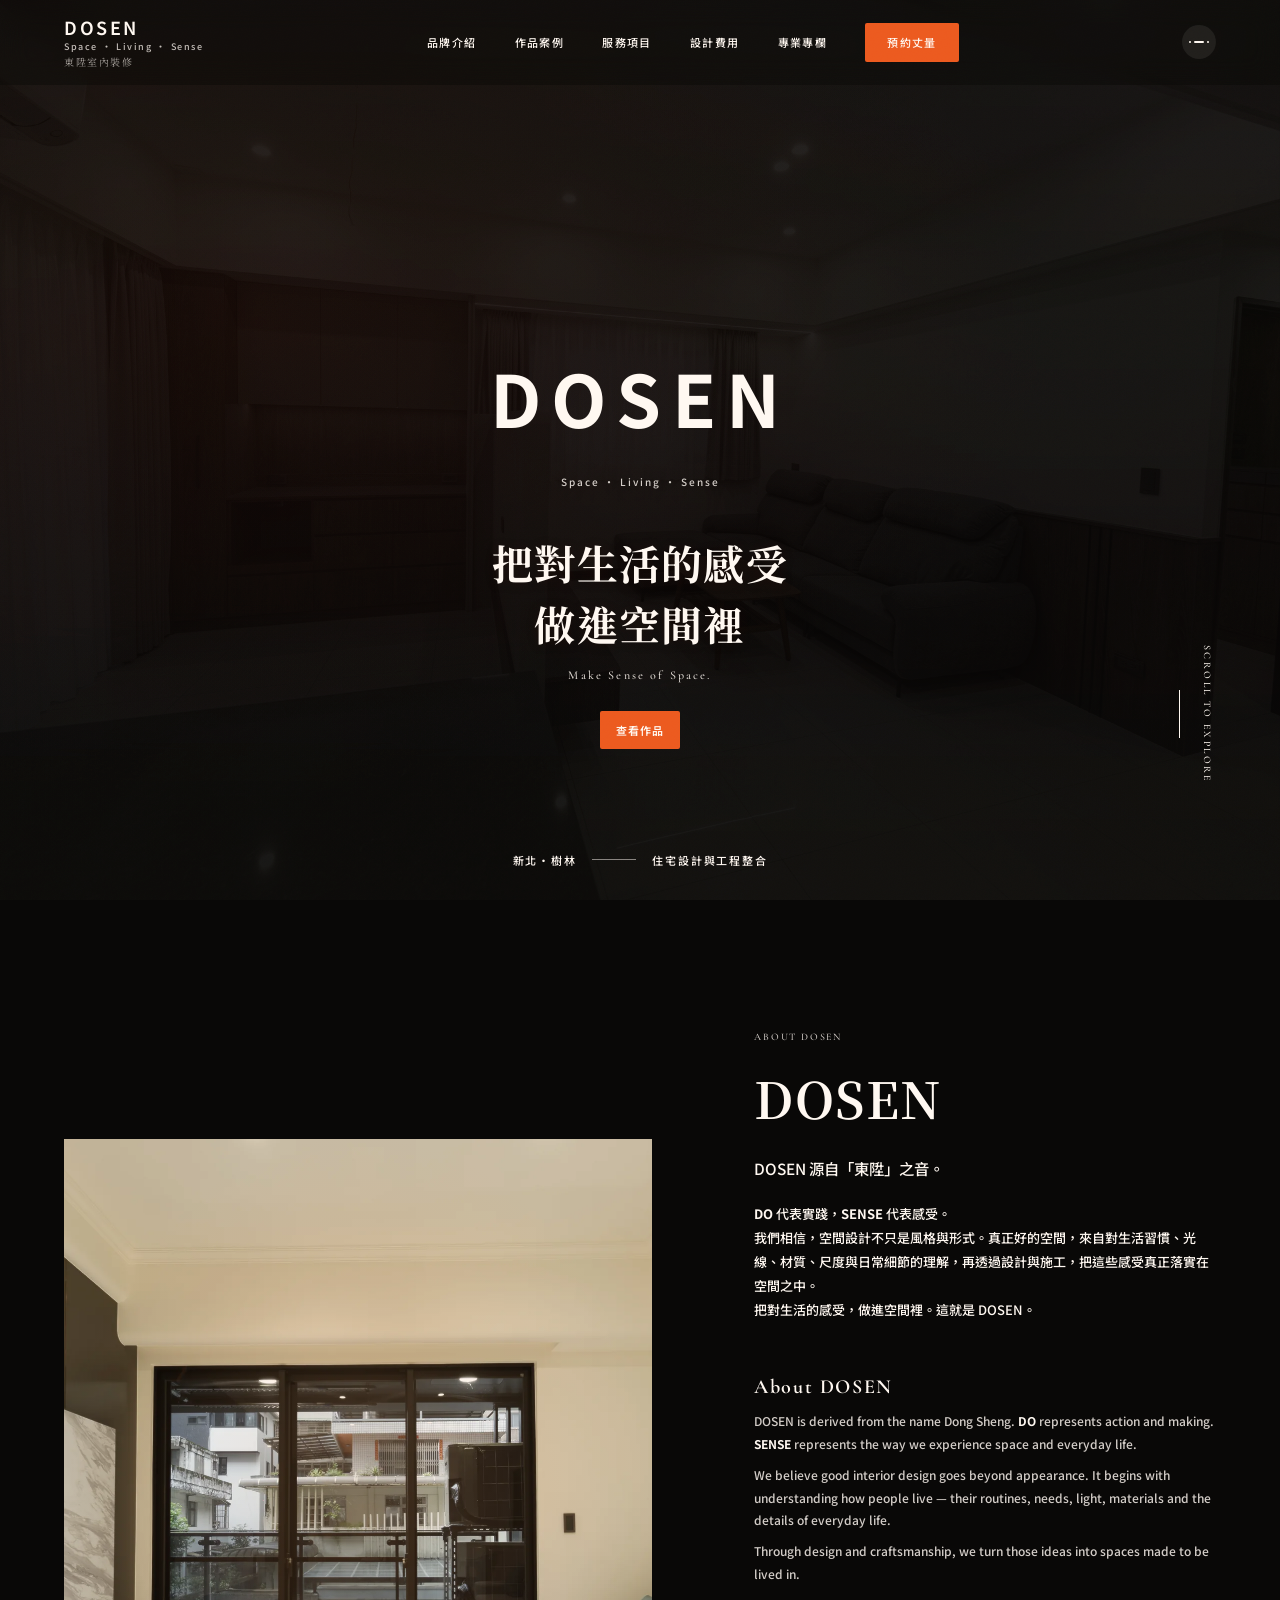
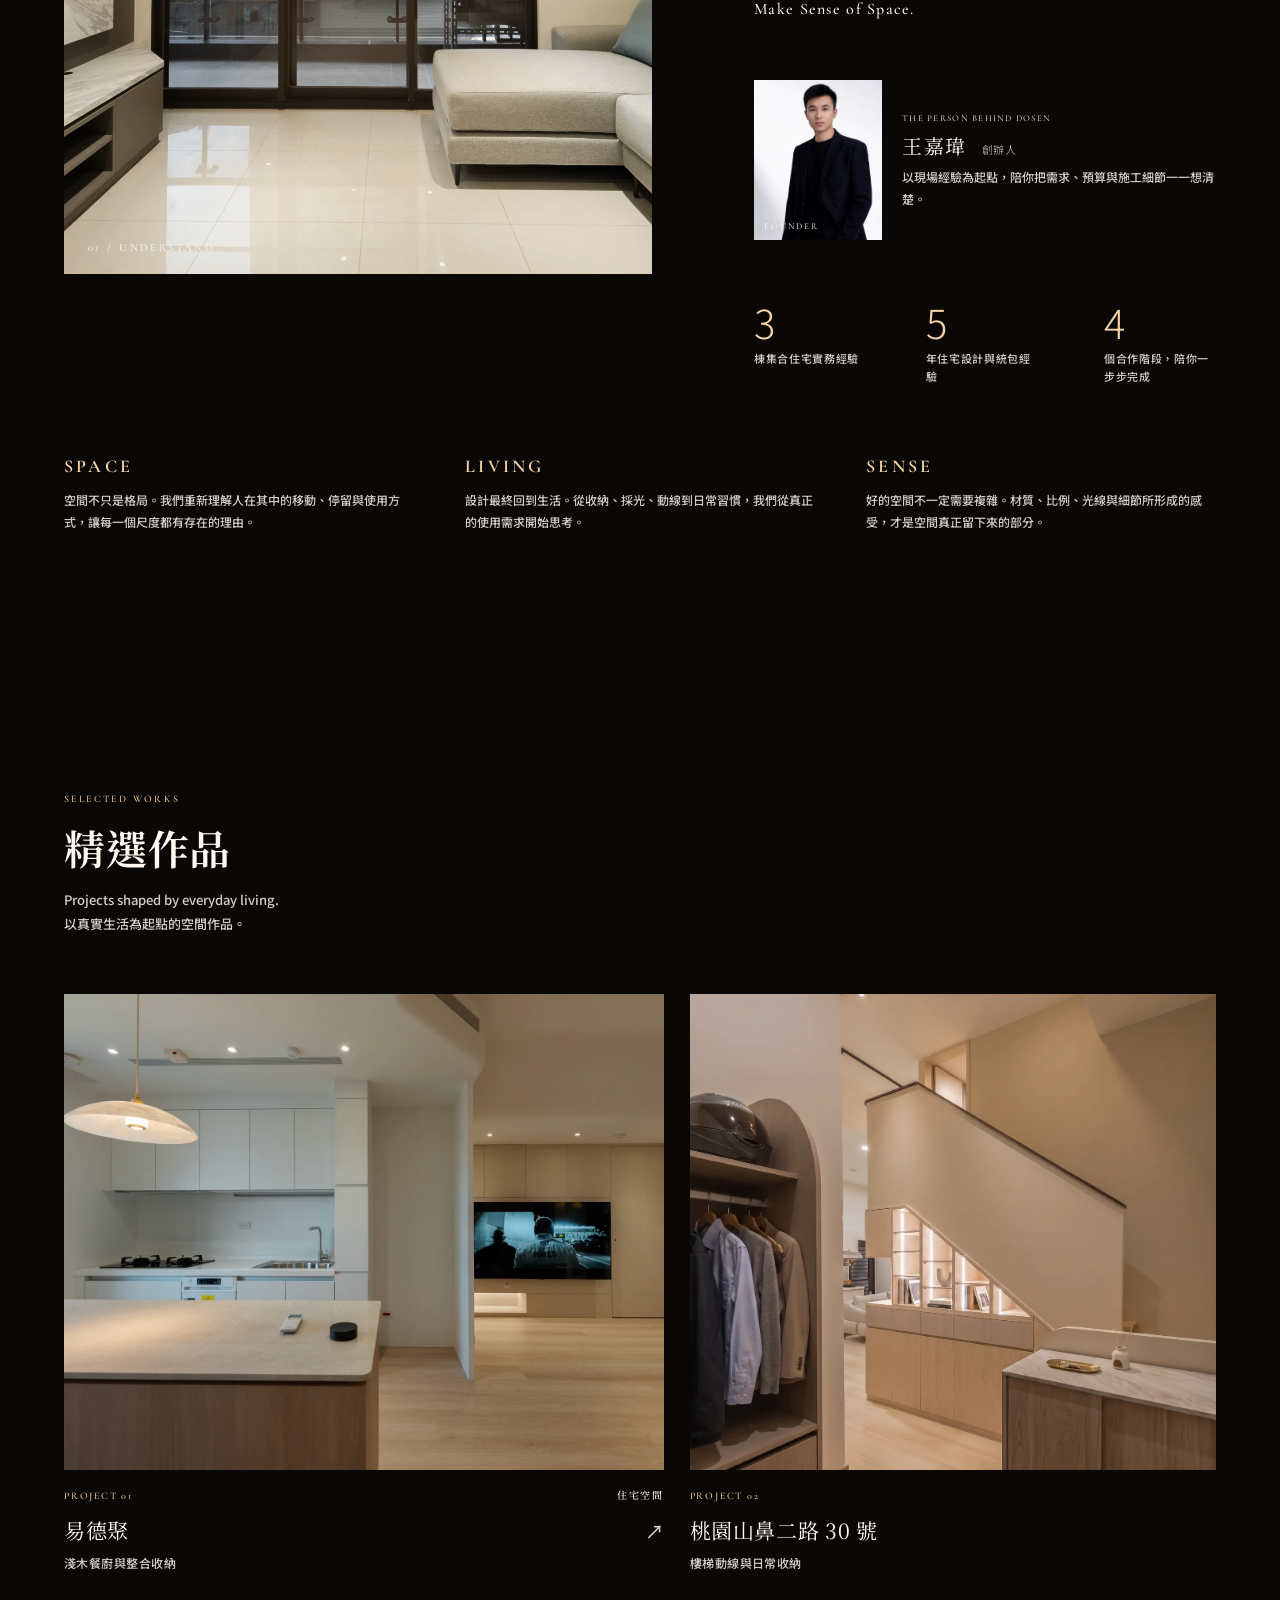
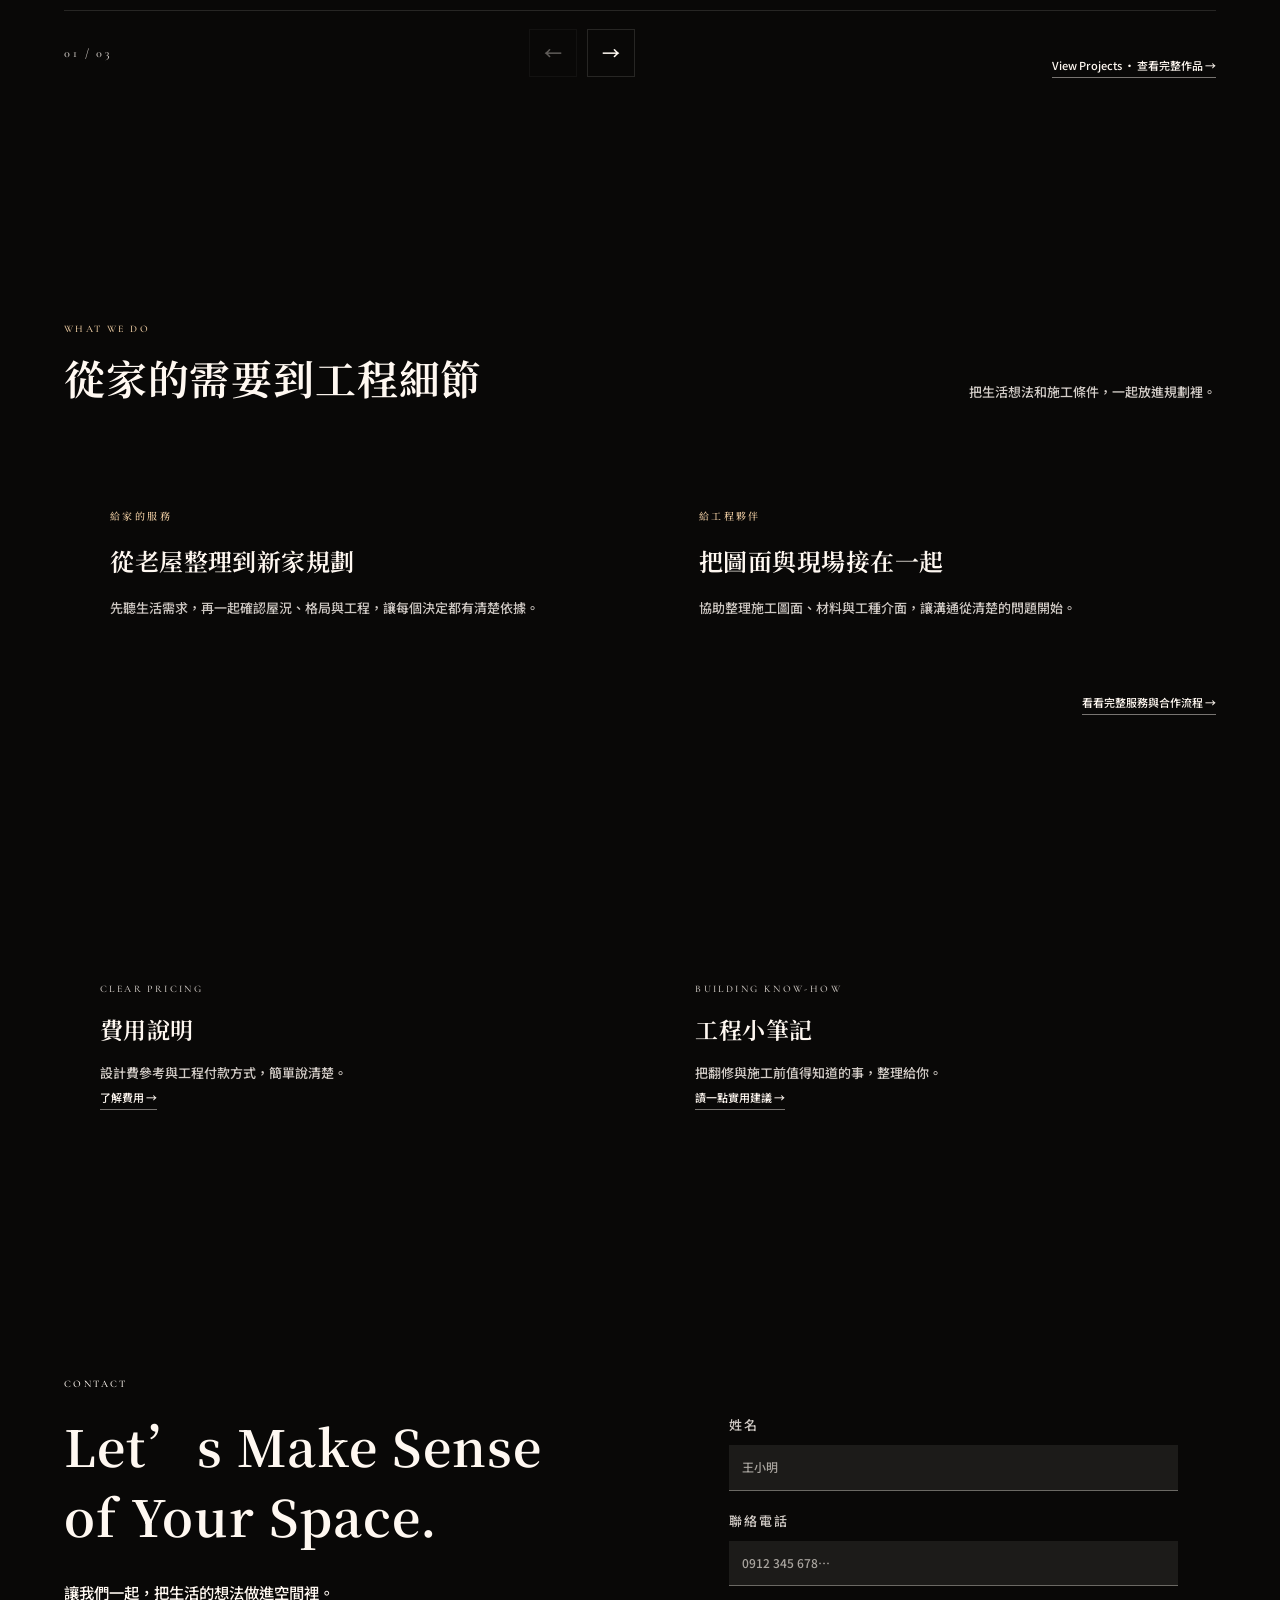
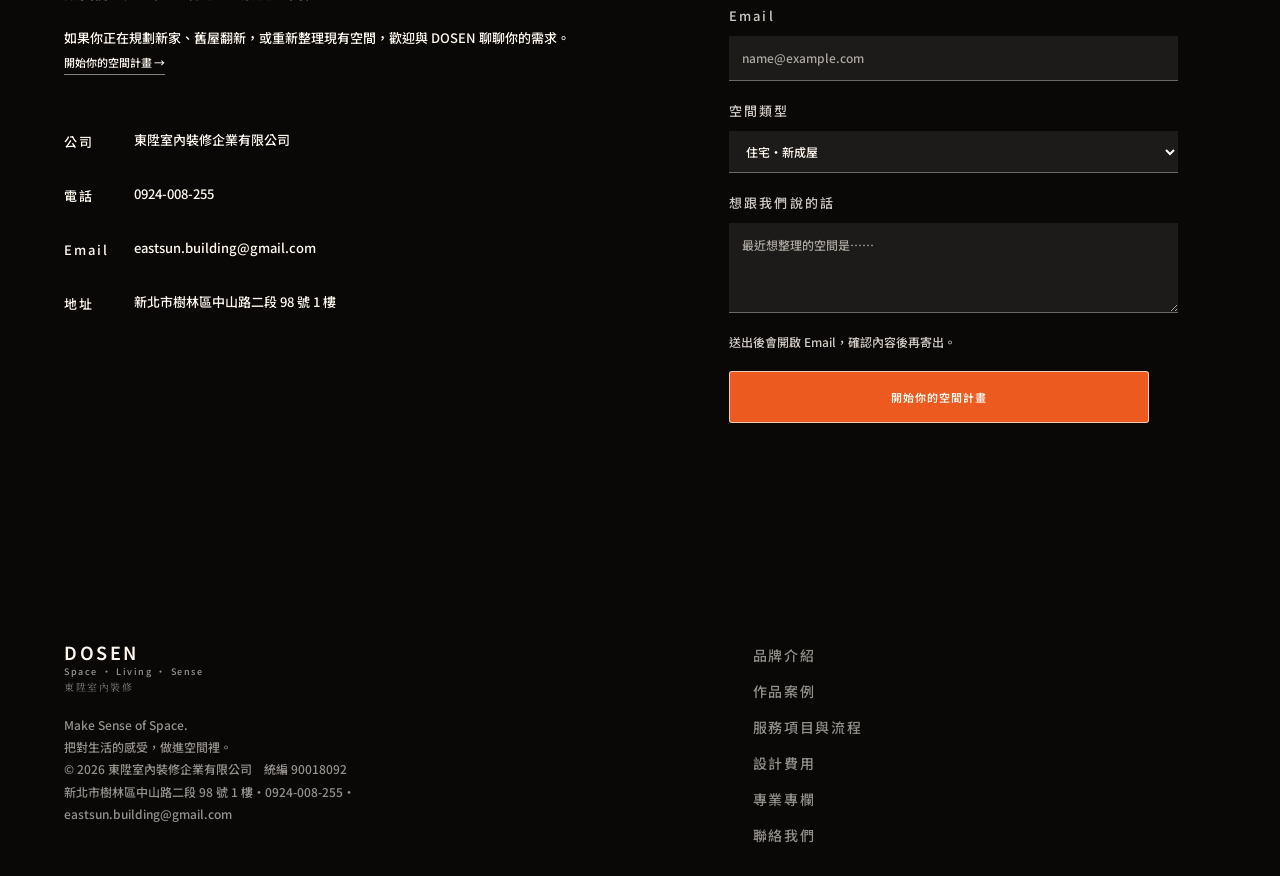
==== commit 90d5f6a7: "Enhance DOSEN dark ambient visual system Use a near-black canvas with restrained flowing orange ligh" ====
--- a/index.html
+++ b/index.html
@@ -3,6 +3,7 @@
 <head>
 <meta charset="utf-8">
 <meta name="viewport" content="width=device-width, initial-scale=1">
+<meta name="theme-color" content="#0B0908">
 <title>DOSEN 東陞室內裝修｜室內設計・空間規劃・住宅裝修</title>
 <meta name="description" content="DOSEN 東陞室內裝修，從生活需求出發，提供住宅室內設計、空間規劃與裝修施工服務。透過對生活、材質、光線與細節的理解，把對生活的感受，做進空間裡。">
 <meta name="keywords" content="新北室內設計,樹林室內裝修,老屋翻修預算,老屋翻修一坪多少,毛胚屋裝潢,建築軀體圖檢討,建築施工圖檢討,鄰房修繕">
@@ -55,7 +56,10 @@
     <a href="insights.html">專業專欄</a>
     <a href="#contact" class="menu-cta">預約丈量</a>
   </nav>
-  <button class="burger" id="burger" aria-label="開啟選單" aria-expanded="false" aria-controls="menu"><span></span><span></span></button>
+  <div class="nav-actions">
+    <button class="motion-toggle" id="motionToggle" type="button" aria-label="背景動態" aria-pressed="false" title="暫停背景動態"><span aria-hidden="true"></span></button>
+    <button class="burger" id="burger" aria-label="開啟選單" aria-expanded="false" aria-controls="menu"><span></span><span></span></button>
+  </div>
 </header>
 
 <main id="top" tabindex="-1">
--- a/styles.css
+++ b/styles.css
@@ -331,12 +331,12 @@
 :is(.service-track,.price-panel,.payment-panel,.pricing-aside,.article-wrap,.contact-cta .wrap,.insight-card,.process .wrap,.form){
   position:relative;
   isolation:isolate;
-  overflow:hidden;
-  border-color:rgba(255,255,255,.14);
-  background:linear-gradient(145deg,rgba(255,255,255,.085),rgba(255,255,255,.028) 42%,rgba(255,255,255,.012));
-  backdrop-filter:blur(24px) saturate(135%);
-  -webkit-backdrop-filter:blur(24px) saturate(135%);
-  box-shadow:inset 0 1px 0 rgba(255,255,255,.12),inset 0 -1px 0 rgba(255,255,255,.025),0 22px 60px rgba(0,0,0,.2);
+  overflow:visible;
+  border-color:transparent;
+  background:transparent;
+  backdrop-filter:none;
+  -webkit-backdrop-filter:none;
+  box-shadow:none;
 }
 :is(.service-track,.price-panel,.payment-panel,.pricing-aside,.article-wrap,.contact-cta .wrap,.insight-card,.process .wrap,.form)::before{
   content:"";
@@ -693,6 +693,8 @@
   --dosen-sunrise:#F4A15D;
   --dosen-orange:#EC5A1F;
   --dosen-deep-orange:#DF3E1D;
+  --dosen-night:#090807;
+  --dosen-night-soft:#120D0B;
   --dosen-text:#FFF8F1;
   --dosen-text-secondary:rgba(255,248,241,.82);
   --dosen-light:#FFF8F1;
@@ -706,13 +708,14 @@
 }
 html{
   min-height:100%;
-  background:#100B0A;
+  color-scheme:dark;
+  background:var(--dosen-night);
   color:var(--dosen-light);
 }
 body{
   min-height:100vh;
   overflow-x:hidden;
-  background:transparent;
+  background:var(--dosen-night);
   color:var(--dosen-light);
   font-size:13px;
   font-weight:500;
@@ -723,41 +726,40 @@
   z-index:-1;
   width:auto;
   height:auto;
-  transform:none;
-  translate:none;
-  scale:1;
   transform-origin:center;
-  filter:blur(34px) saturate(120%);
+  filter:blur(26px) saturate(112%);
   opacity:1;
-  background-color:#100B0A;
+  background-color:var(--dosen-night);
   background-image:
-    radial-gradient(ellipse 54% 48% at 48% 46%,rgba(26,8,8,.98) 0%,rgba(57,15,12,.88) 38%,transparent 78%),
-    radial-gradient(ellipse 48% 42% at 8% 45%,rgba(196,79,31,.72) 0%,rgba(147,42,21,.56) 42%,transparent 80%),
-    radial-gradient(ellipse 68% 58% at 88% 25%,rgba(119,25,17,.82) 0%,rgba(154,42,22,.42) 48%,transparent 84%),
-    radial-gradient(ellipse 58% 52% at 52% 92%,rgba(205,86,37,.68) 0%,rgba(145,42,23,.5) 50%,transparent 86%),
-    linear-gradient(135deg,#552014 0%,#32130F 38%,#150D0B 66%,#713019 100%);
-  background-size:155% 150%,170% 165%,155% 165%,170% 175%,100% 100%;
-  background-position:50% 45%,0% 38%,100% 12%,45% 100%,center;
-  animation:sunset-grain-flow 52s ease-in-out infinite alternate;
+    radial-gradient(ellipse 42% 46% at 17% 28%,rgba(163,54,22,.38),transparent 78%),
+    radial-gradient(ellipse 34% 38% at 78% 75%,rgba(110,32,18,.28),transparent 80%),
+    radial-gradient(ellipse 28% 32% at 58% 12%,rgba(87,34,20,.19),transparent 82%),
+    linear-gradient(135deg,#090807 0%,#100B09 48%,#080706 100%);
+  animation:sunset-grain-flow 54s ease-in-out infinite alternate;
 }
 @keyframes sunset-grain-flow{
-  0%{background-position:48% 46%,0% 40%,100% 10%,44% 100%,center}
-  35%{background-position:54% 40%,10% 35%,90% 20%,52% 88%,center}
-  70%{background-position:44% 55%,4% 48%,96% 8%,40% 96%,center}
-  100%{background-position:52% 48%,12% 42%,88% 16%,58% 90%,center}
+  0%{transform:scale(1.04) translate3d(-.8%,.5%,0)}
+  50%{transform:scale(1.08) translate3d(.5%,-.7%,0)}
+  100%{transform:scale(1.04) translate3d(.8%,.6%,0)}
 }
 body::after{
+  content:"";
+  position:fixed;
+  inset:0;
   z-index:102;
-  opacity:.12;
+  opacity:.22;
   mix-blend-mode:soft-light;
+  background-image:url("data:image/svg+xml,%3Csvg viewBox='0 0 180 180' xmlns='http://www.w3.org/2000/svg'%3E%3Cfilter id='n'%3E%3CfeTurbulence type='fractalNoise' baseFrequency='.86' numOctaves='3' stitchTiles='stitch'/%3E%3C/filter%3E%3Crect width='100%25' height='100%25' filter='url(%23n)' opacity='.24'/%3E%3C/svg%3E");
   background-size:180px 180px;
-  animation:grain-drift 36s linear infinite alternate;
+  animation:grain-drift 42s linear infinite alternate;
 }
 @keyframes grain-drift{
-  from{background-position:0 0}
-  to{background-position:90px 90px}
+  from{transform:translate3d(-.4%,0,0)}
+  to{transform:translate3d(.4%,0,0)}
 }
 body::before,body::after{pointer-events:none}
+html.motion-paused body::before,
+html.motion-paused body::after{animation-play-state:paused}
 body>*{position:relative}
 body :is(h1,h2,h3,h4,p,li,dt,dd,span,a,label,strong,small,figcaption,blockquote,cite){
   color:var(--dosen-light);
@@ -777,12 +779,25 @@
   color:var(--dosen-text-secondary);
 }
 .nav,.nav.solid,.inner-page .nav,.inner-page .nav.solid{
-  color:var(--dosen-light);
-  background:rgba(83,20,12,.12);
+  position:fixed;
+  color:var(--dosen-light);
+  background:rgba(9,8,7,.38);
   border:0;
   box-shadow:none;
   backdrop-filter:blur(14px);
   -webkit-backdrop-filter:blur(14px);
+}
+.nav::after{
+  position:absolute;
+  right:0;
+  bottom:0;
+  left:0;
+  height:1px;
+  content:"";
+  background:var(--dosen-orange);
+  opacity:.62;
+  transform:scaleX(var(--scroll-progress,0));
+  transform-origin:left center;
 }
 .brand-name{font-size:18px;font-weight:600;letter-spacing:.14em}
 .brand-en{font-size:9px;letter-spacing:.18em}
@@ -791,13 +806,57 @@
 .menu-cta,.nav .menu-cta,.inner-page .menu-cta{
   border:0;
   border-radius:2px;
-  background:rgba(255,248,241,.16);
-  color:var(--dosen-light);
-}
-.menu-cta:hover,.nav .menu-cta:hover{background:var(--dosen-light);color:#A52A13}
+  background:var(--dosen-orange);
+  color:var(--dosen-light);
+}
+.menu-cta:hover,.nav .menu-cta:hover{background:var(--dosen-deep-orange);color:var(--dosen-light)}
 .nav.open{color:var(--dosen-light);background:transparent}
 .burger span{background:var(--dosen-light)}
 .nav.open .brand-name,.nav.open .brand-en,.nav.open .brand-zh{color:var(--dosen-light)}
+.nav-actions{display:flex;align-items:center;gap:8px;flex:0 0 auto}
+.motion-toggle{
+  display:grid;
+  width:34px;
+  height:34px;
+  flex:0 0 34px;
+  place-items:center;
+  padding:0;
+  border:0;
+  border-radius:50%;
+  background:rgba(255,248,241,.07);
+  color:var(--dosen-light);
+  cursor:pointer;
+  transition:background-color .25s ease,color .25s ease;
+}
+.motion-toggle:hover{background:rgba(236,90,31,.2);color:var(--dosen-sand)}
+.motion-toggle:focus-visible{outline:2px solid var(--dosen-sunrise);outline-offset:3px}
+.motion-toggle span{
+  position:relative;
+  width:10px;
+  height:2px;
+  border-radius:2px;
+  background:currentColor;
+}
+.motion-toggle span::before,.motion-toggle span::after{
+  position:absolute;
+  top:0;
+  width:2px;
+  height:2px;
+  border-radius:50%;
+  background:currentColor;
+  content:"";
+}
+.motion-toggle span::before{left:-5px}
+.motion-toggle span::after{right:-5px}
+.motion-toggle[aria-pressed="true"] span{
+  width:2px;
+  height:10px;
+  border-radius:1px;
+  box-shadow:5px 0 currentColor;
+}
+.motion-toggle[aria-pressed="true"] span::before,
+.motion-toggle[aria-pressed="true"] span::after{display:none}
+.motion-toggle:disabled{opacity:.48;cursor:not-allowed}
 
 .hero,.page-hero{
   color:var(--dosen-light);
@@ -807,12 +866,12 @@
   height:100svh;
   min-height:620px;
 }
-.hero-media{opacity:.025;mix-blend-mode:screen}
-.hero-media img{filter:none}
+.hero-media{opacity:.22;mix-blend-mode:screen}
+.hero-media img{filter:brightness(.62) saturate(.78)}
 .hero-shade,.page-hero::after{
-  background:radial-gradient(ellipse at center,rgba(87,16,9,.08),rgba(72,16,10,.16));
-}
-.page-hero::before{opacity:.025;filter:none}
+  background:linear-gradient(180deg,rgba(8,7,6,.22),rgba(8,7,6,.5)),radial-gradient(ellipse at 20% 36%,rgba(154,49,19,.12),transparent 55%);
+}
+.page-hero::before{opacity:.17;filter:brightness(.56) saturate(.72)}
 .page-hero .eyebrow,.page-hero h1,.page-hero .lead,.breadcrumbs,.breadcrumbs a{color:var(--dosen-light)}
 .breadcrumbs{border:0}
 .hero-copy{
@@ -860,17 +919,17 @@
   padding:9px 16px;
   border:0;
   border-radius:2px;
-  background:rgba(255,248,241,.16);
+  background:var(--dosen-orange);
   color:var(--dosen-light);
   font-size:11px;
   font-weight:600;
   backdrop-filter:blur(12px);
   -webkit-backdrop-filter:blur(12px);
 }
-.hero .btn-light:hover{background:rgba(255,248,241,.3);color:var(--dosen-light)}
+.hero .btn-light:hover{background:var(--dosen-deep-orange);color:var(--dosen-light)}
 .btn,.btn-light,.btn-dark{border-radius:3px;font-size:11px;font-weight:600}
-.btn-light,.btn-dark{background:rgba(255,248,241,.16);color:var(--dosen-light)}
-.btn-light:hover,.btn-dark:hover{background:rgba(255,248,241,.28);color:var(--dosen-light)}
+.btn-light,.btn-dark{background:var(--dosen-orange);color:var(--dosen-light)}
+.btn-light:hover,.btn-dark:hover{background:var(--dosen-deep-orange);color:var(--dosen-light)}
 .link-light,.text-link,.project-entry-link{color:var(--dosen-light);border-color:rgba(255,248,241,.52);font-size:11px}
 .link-light:hover,.text-link:hover,.project-entry-link:hover{color:var(--dosen-sand);border-color:var(--dosen-sand)}
 .text-link,.project-entry-link{border-bottom:1px solid rgba(255,248,241,.45)}
@@ -885,7 +944,8 @@
 .about,.projects{padding-top:clamp(80px,10vw,132px);padding-bottom:clamp(80px,10vw,132px)}
 .about-grid{align-items:center}
 .about-media{background:transparent;overflow:visible;min-height:0}
-.about-media img{aspect-ratio:4/5;object-fit:cover}
+.about-media img{aspect-ratio:4/5;object-fit:cover;transition:transform .9s cubic-bezier(.2,.7,.2,1),filter .9s ease}
+.about-media:hover img{transform:scale(1.025);filter:brightness(1.06)}
 .about-media::after{background:radial-gradient(ellipse,rgba(244,161,93,.22),transparent 72%)}
 .about-media>span{color:var(--dosen-light)}
 .about-copy>p:not(.eyebrow),.about .lead,.brand-story-en h3,.brand-story-en .brand-promise{color:var(--dosen-light)}
@@ -910,12 +970,20 @@
   -webkit-backdrop-filter:blur(10px);
 }
 .card img,.project-entry-image img,.project-photo img{filter:none}
+.card-media,.project-entry-image,.project-photo{overflow:hidden}
+.card img,.project-entry-image img,.project-photo img{
+  transition:transform .75s cubic-bezier(.2,.7,.2,1),filter .75s ease;
+}
+.card:hover img,.project-entry:hover .project-entry-image img,.project-photo:hover img{
+  transform:scale(1.035);
+  filter:brightness(1.06) saturate(1.04);
+}
 .card-meta,.project-entry-meta,.project-entry-copy>p,.project-photo figcaption{color:rgba(255,248,241,.76)}
 .card-meta span:first-child,.project-entry-meta span:first-child{color:var(--dosen-sand)}
 .card-info h3,.project-entry h3,.project-overview h2,.project-facts dd{color:var(--dosen-light)}
 .project-overview-copy>p,.project-facts dt{color:rgba(255,248,241,.82)}
 .project-facts,.project-facts>div,.project-pagination,.project-pagination a{border:0}
-.project-photo img{clip-path:none;transform:none}
+.project-photo img{clip-path:none}
 .project-pagination span{color:rgba(255,248,241,.72)}
 .project-pagination a:hover{color:var(--dosen-sand)}
 
@@ -941,6 +1009,8 @@
 .service-track .eyebrow,.service-note,.steps b{color:var(--dosen-sand)}
 .service-track,.service-track li,.steps li,.steps li::before,.service-note{border:0}
 .service-track:hover,.insight-card:hover{background:transparent;box-shadow:none;transform:translateY(-2px)}
+.service-track,.insight-card{transition:transform .45s ease,color .3s ease}
+.service-track:hover,.insight-card:hover{transform:translateY(-4px)}
 .steps{gap:clamp(20px,3vw,40px)}
 .steps li{padding-top:4px}
 .steps b{font-size:24px}
@@ -950,10 +1020,10 @@
 
 .contact,.contact-cta,.footer{background:transparent;color:var(--dosen-light)}
 .contact::before{
-  inset:8% 0;
+  inset:18% 0;
   background:
-    radial-gradient(ellipse at 22% 50%,rgba(255,151,75,.23),transparent 48%),
-    radial-gradient(ellipse at 78% 55%,rgba(117,19,11,.23),transparent 48%);
+    radial-gradient(ellipse at 22% 50%,rgba(185,65,24,.14),transparent 48%),
+    radial-gradient(ellipse at 78% 55%,rgba(117,35,19,.12),transparent 48%);
   filter:blur(48px);
 }
 .contact .eyebrow,.contact .info span,.contact .lead,.contact .info li,.contact .contact-copy>p,
@@ -975,7 +1045,7 @@
 .form input:focus-visible,.form select:focus-visible,.form textarea:focus-visible{outline-color:var(--dosen-sand);border-color:var(--dosen-sand)}
 .err-msg{color:#FFE0BD}
 .contact-cta{padding:clamp(32px,5vw,64px) 0}
-.contact-cta .wrap{background:rgba(255,248,241,.06);padding:clamp(22px,3vw,38px) var(--gutter);backdrop-filter:blur(12px);-webkit-backdrop-filter:blur(12px)}
+.contact-cta .wrap{background:rgba(255,248,241,.035);padding:clamp(22px,3vw,38px) var(--gutter);backdrop-filter:blur(12px);-webkit-backdrop-filter:blur(12px)}
 .contact-cta .eyebrow,.contact-cta h2,.contact-cta .cta-inner>div>p:not(.eyebrow){color:var(--dosen-light)}
 .contact-cta .btn-light{background:rgba(255,248,241,.18);color:var(--dosen-light)}
 .contact-cta .btn-light:hover{background:rgba(255,248,241,.3);color:var(--dosen-light)}
@@ -986,10 +1056,11 @@
 .footer .brand-name{color:var(--dosen-light)}
 
 @media(max-width:760px){
-  .nav,.nav.solid{color:var(--dosen-light);background:rgba(100,23,12,.16)}
+  .nav,.nav.solid{color:var(--dosen-light);background:rgba(9,8,7,.42)}
   .nav.open{background:transparent}
   .nav.open .brand-name,.nav.open .brand-en,.nav.open .brand-zh,.nav.open .burger span{color:var(--dosen-light);background:var(--dosen-light)}
-  .menu{background:rgba(87,18,11,.88);color:var(--dosen-light);backdrop-filter:blur(22px);-webkit-backdrop-filter:blur(22px)}
+  .menu{background:rgba(9,8,7,.94);color:var(--dosen-light);backdrop-filter:blur(22px);-webkit-backdrop-filter:blur(22px)}
+  .motion-toggle{width:32px;height:32px;flex-basis:32px}
   .hero{height:92svh;min-height:600px}
   .hero-copy{padding:18px 10px}
   .hero-brand{font-size:clamp(38px,10vw,58px)}
@@ -1014,8 +1085,7 @@
   .project-entry h3,.project-overview h2{font-size:20px}
 }
 @media(prefers-reduced-motion:reduce){
-  body::before{animation:none;background-position:50% 50%}
-  body::after{animation:none;background-position:0 0}
+  body::before,body::after{animation:none}
   .hero-content>*,.hero-media img,.page-hero::before,.about-media img,.card img,
   .project-entry-image img,.project-photo img,.service-track,.scroll-hint{
     animation:none;
